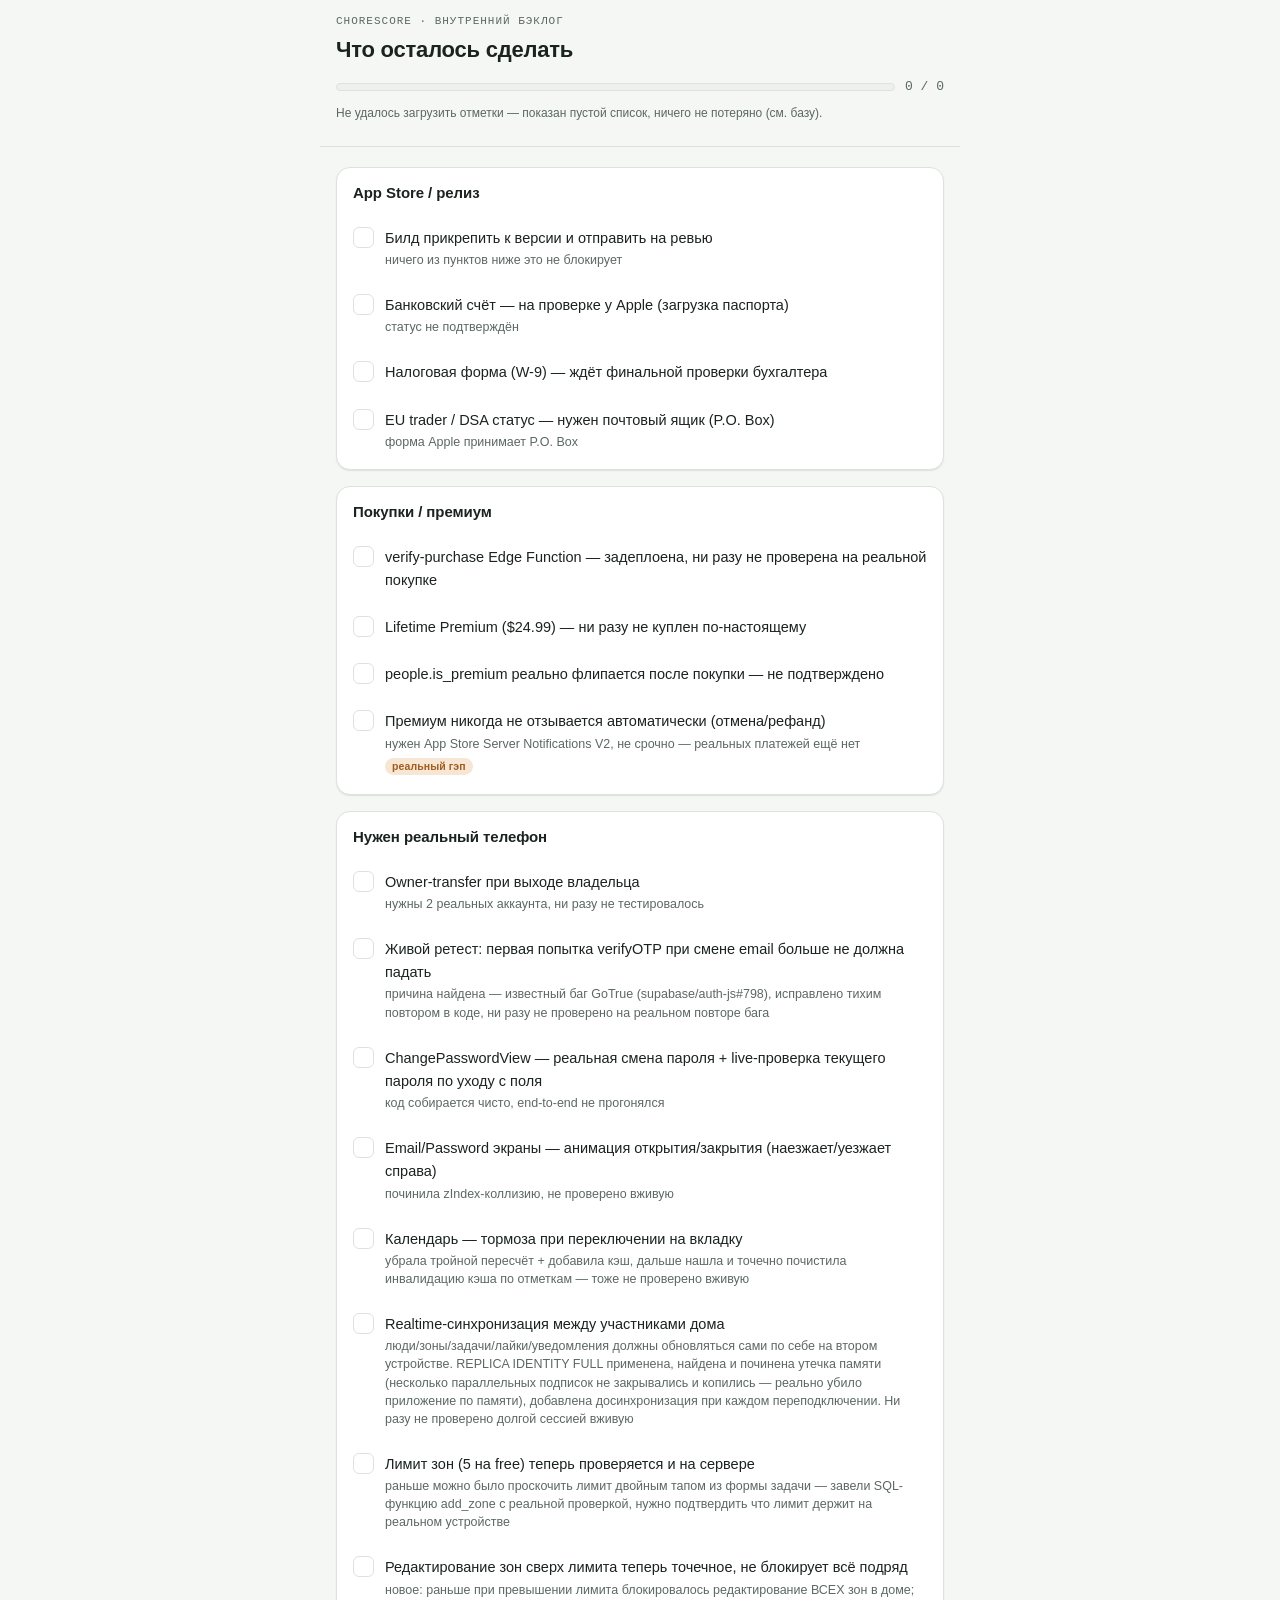
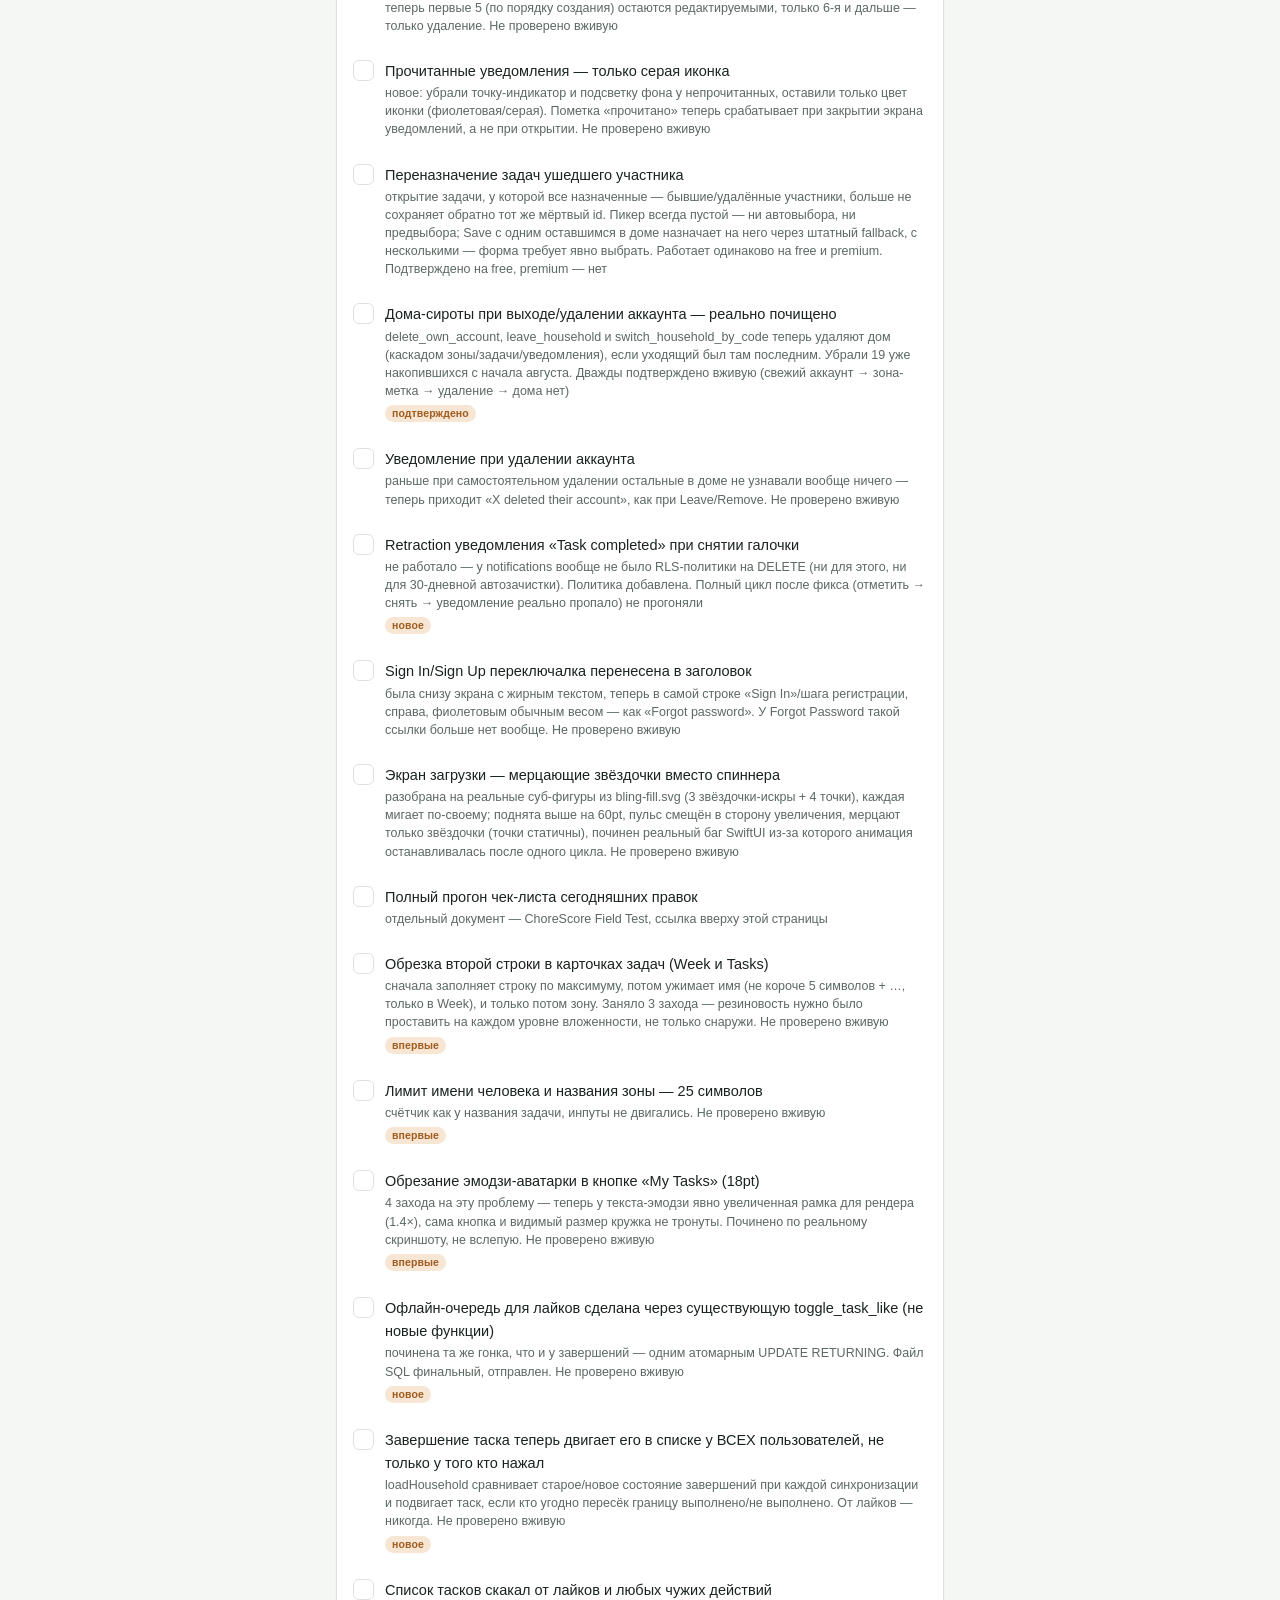
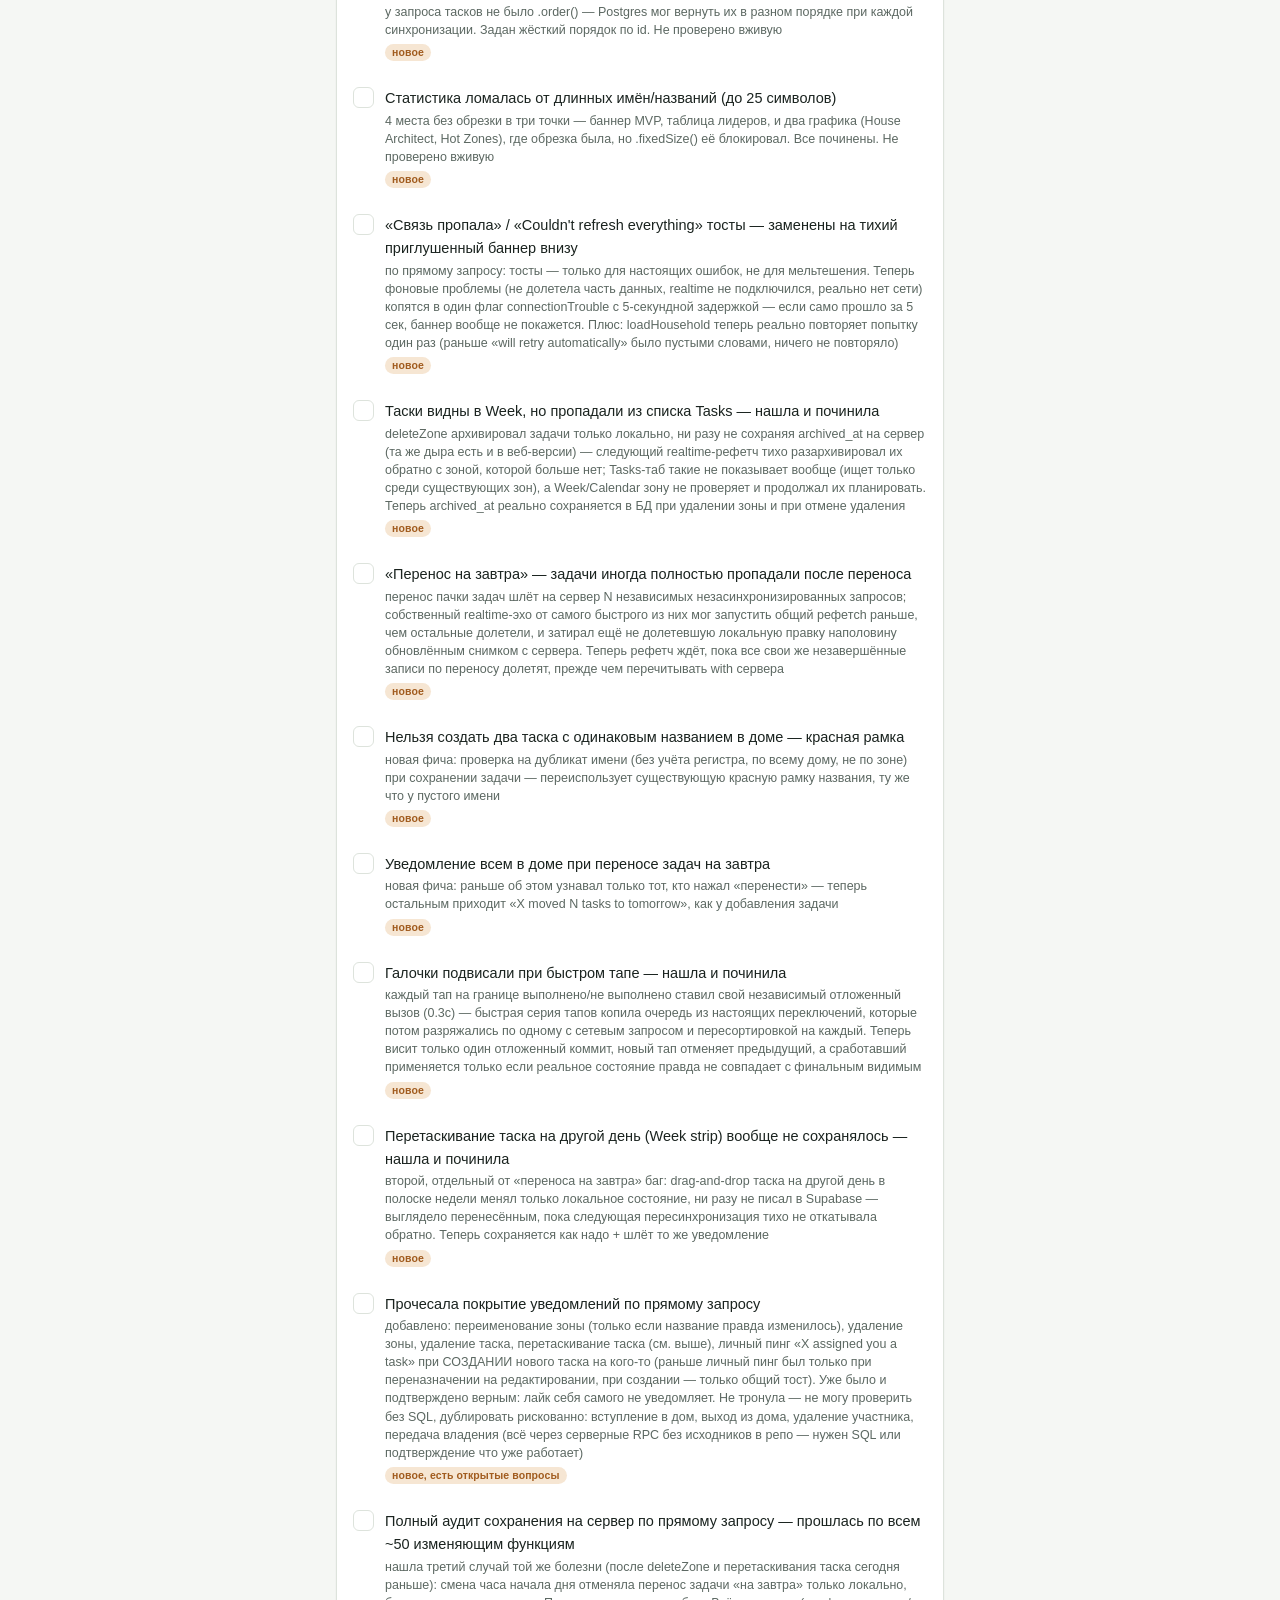
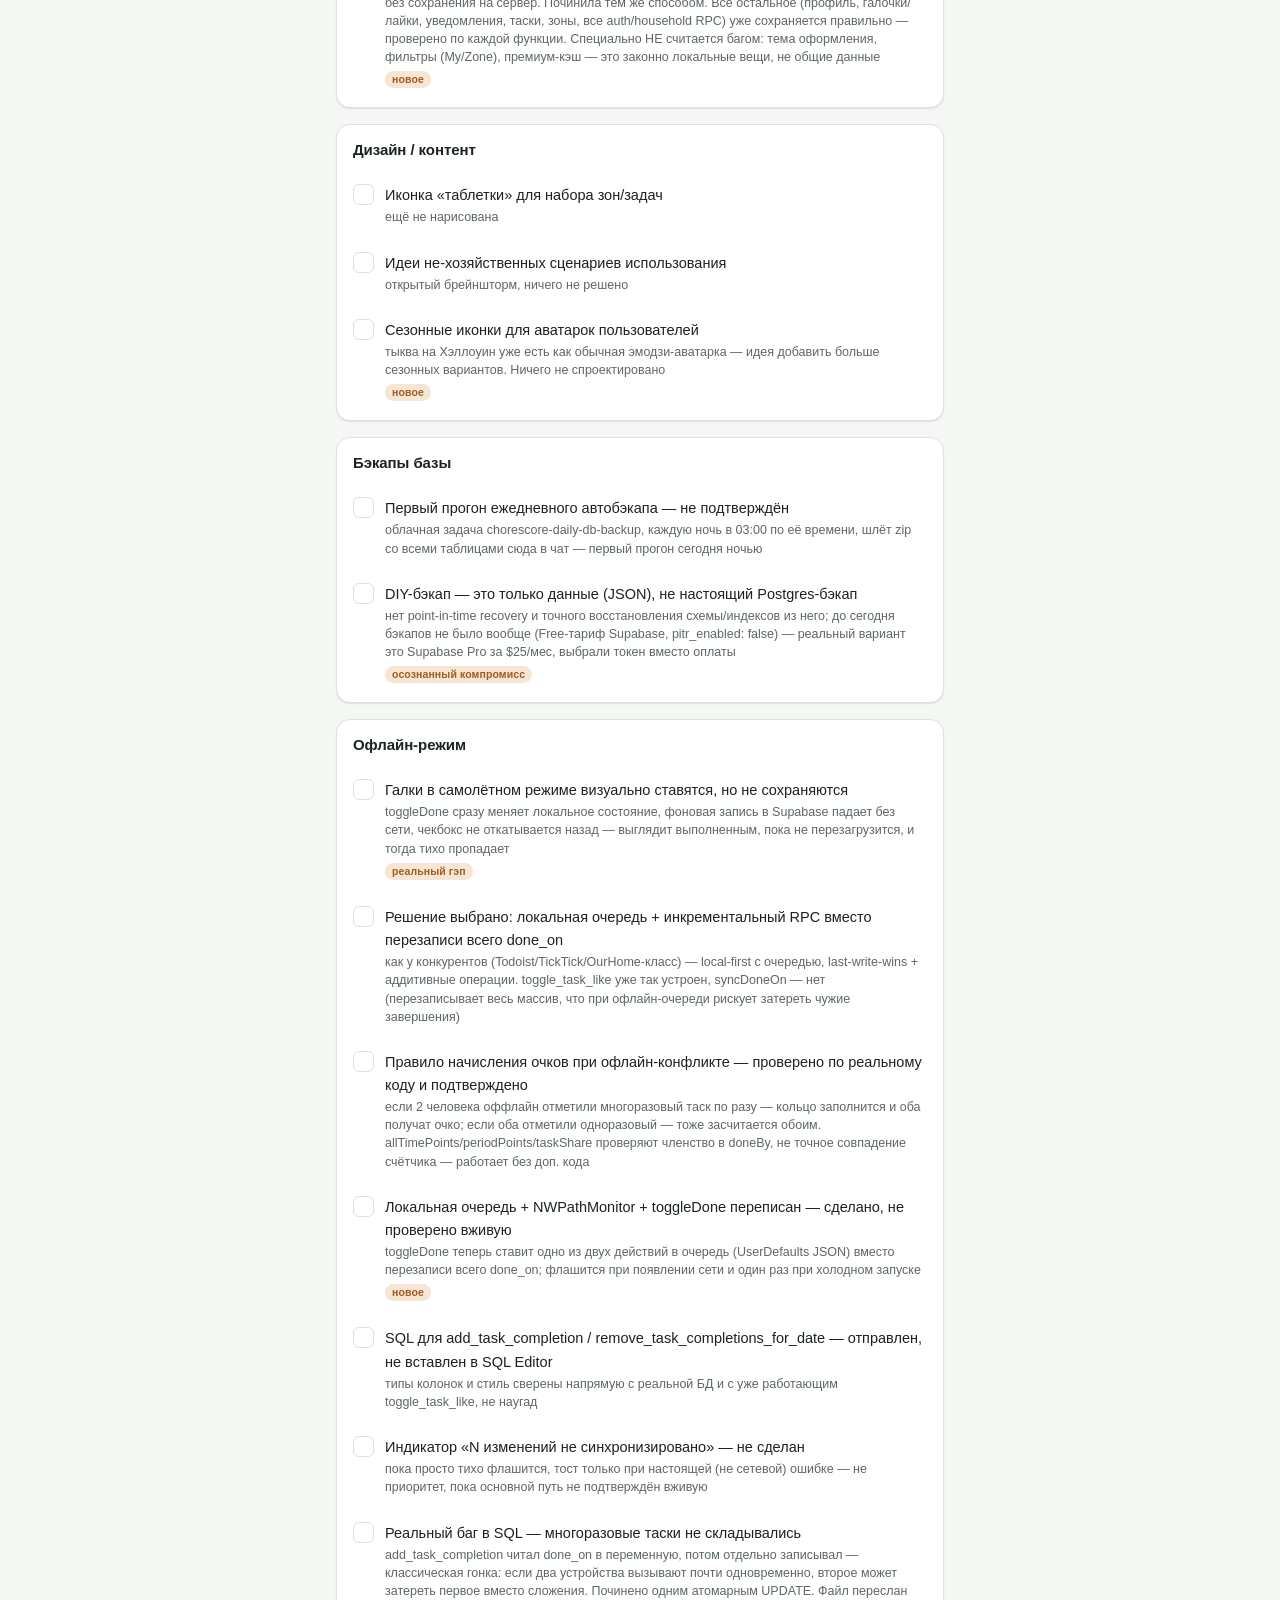
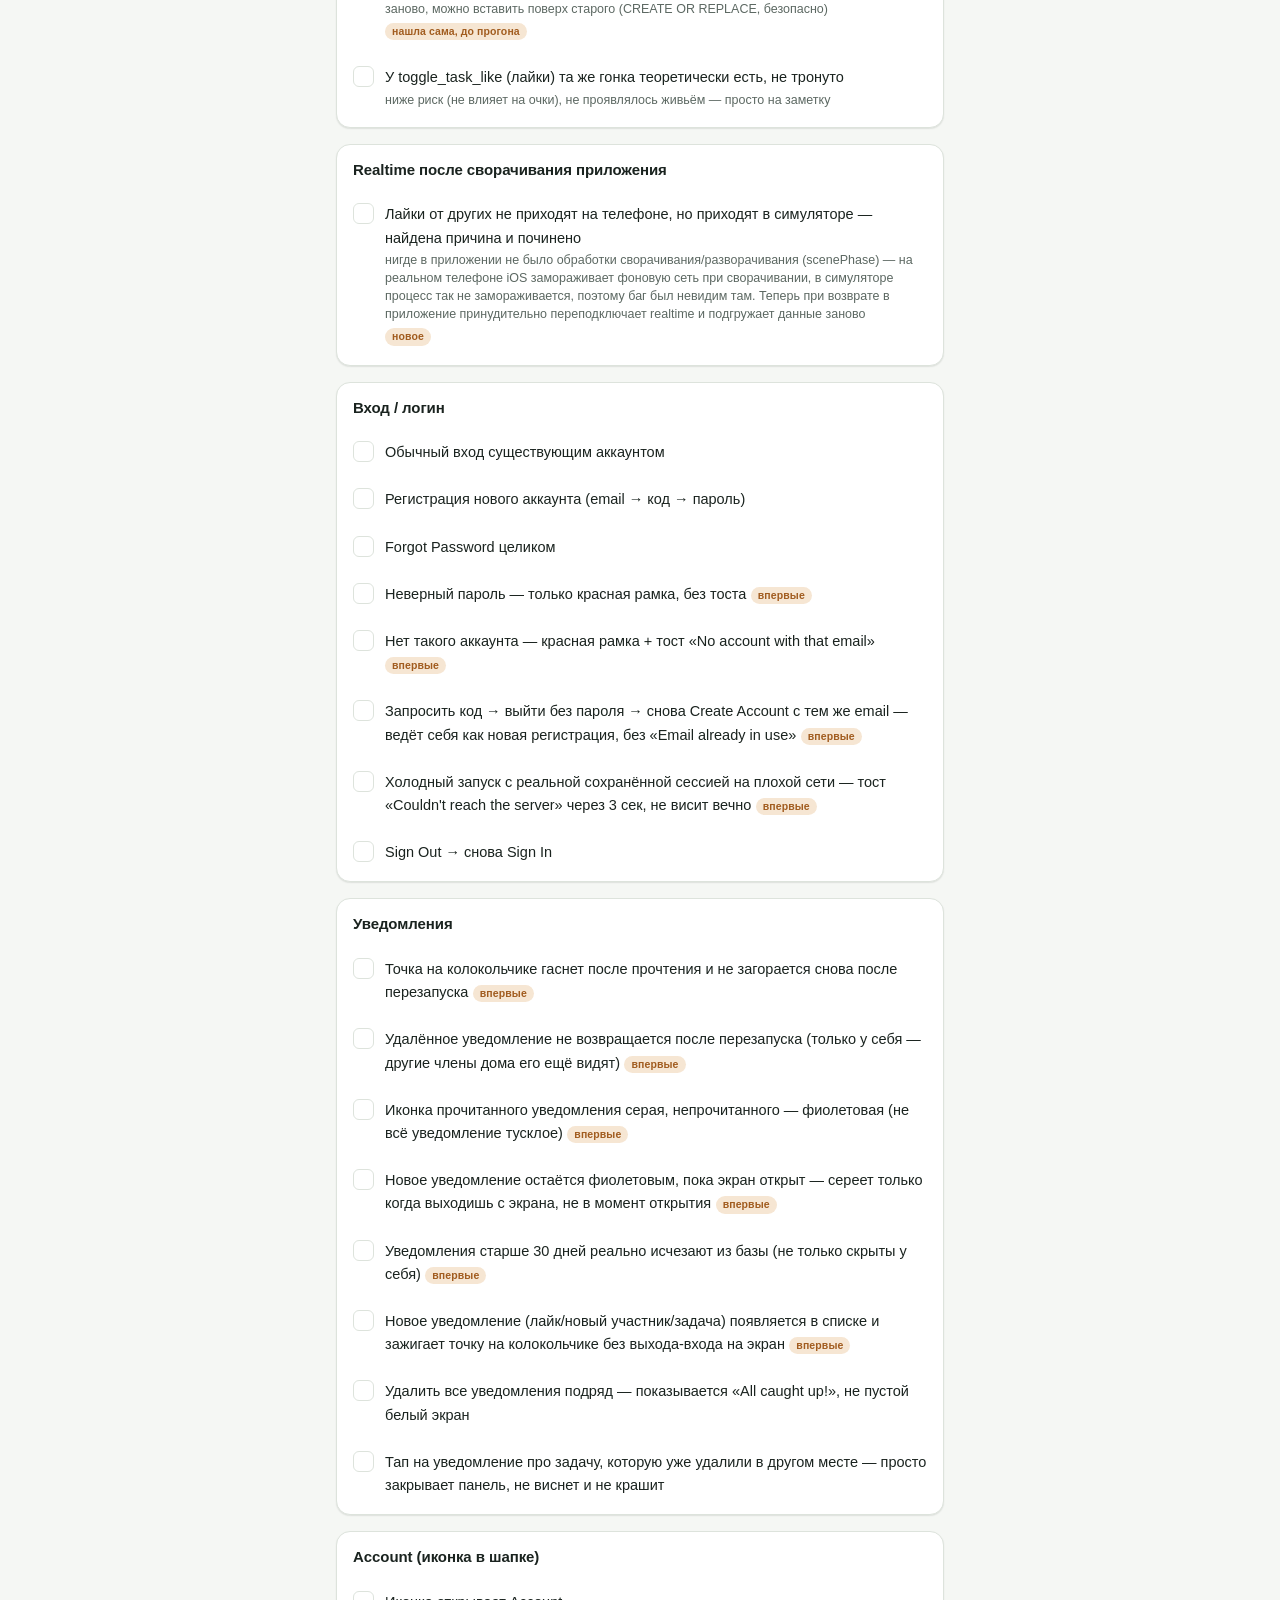
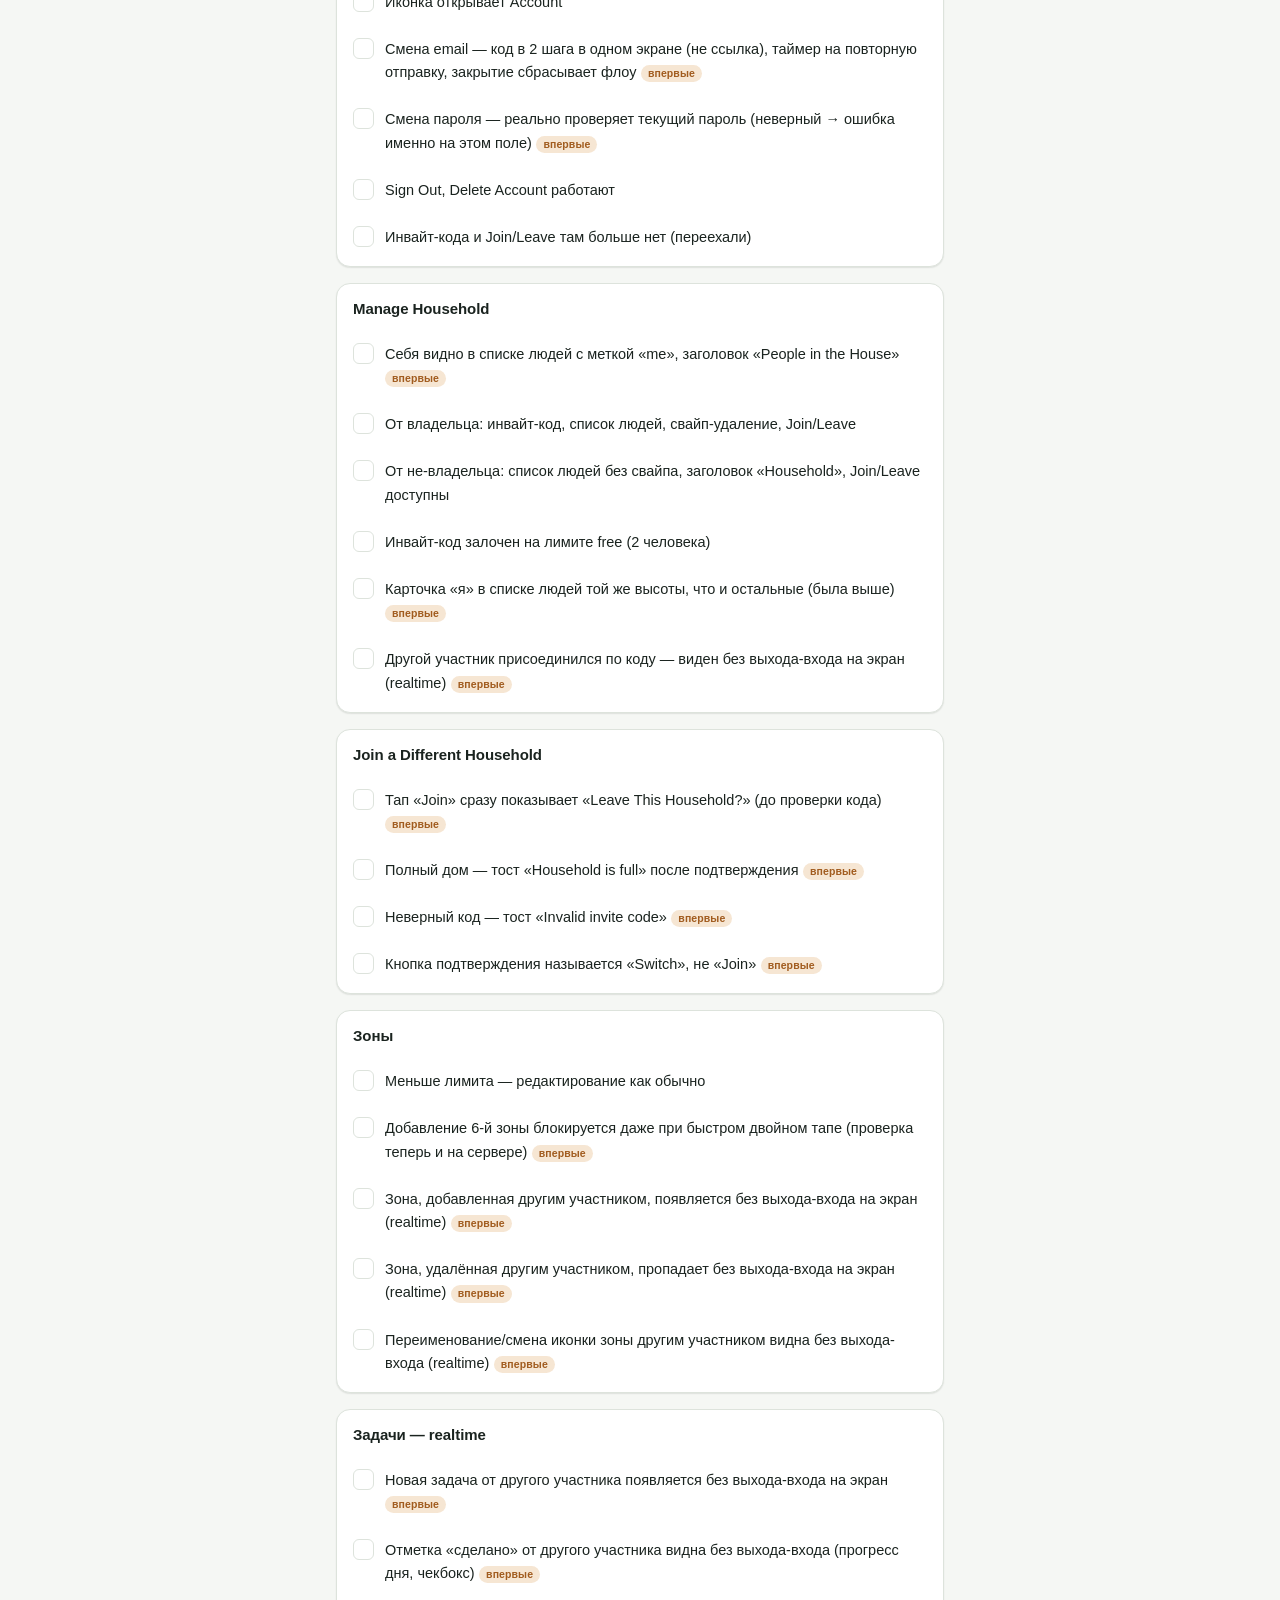
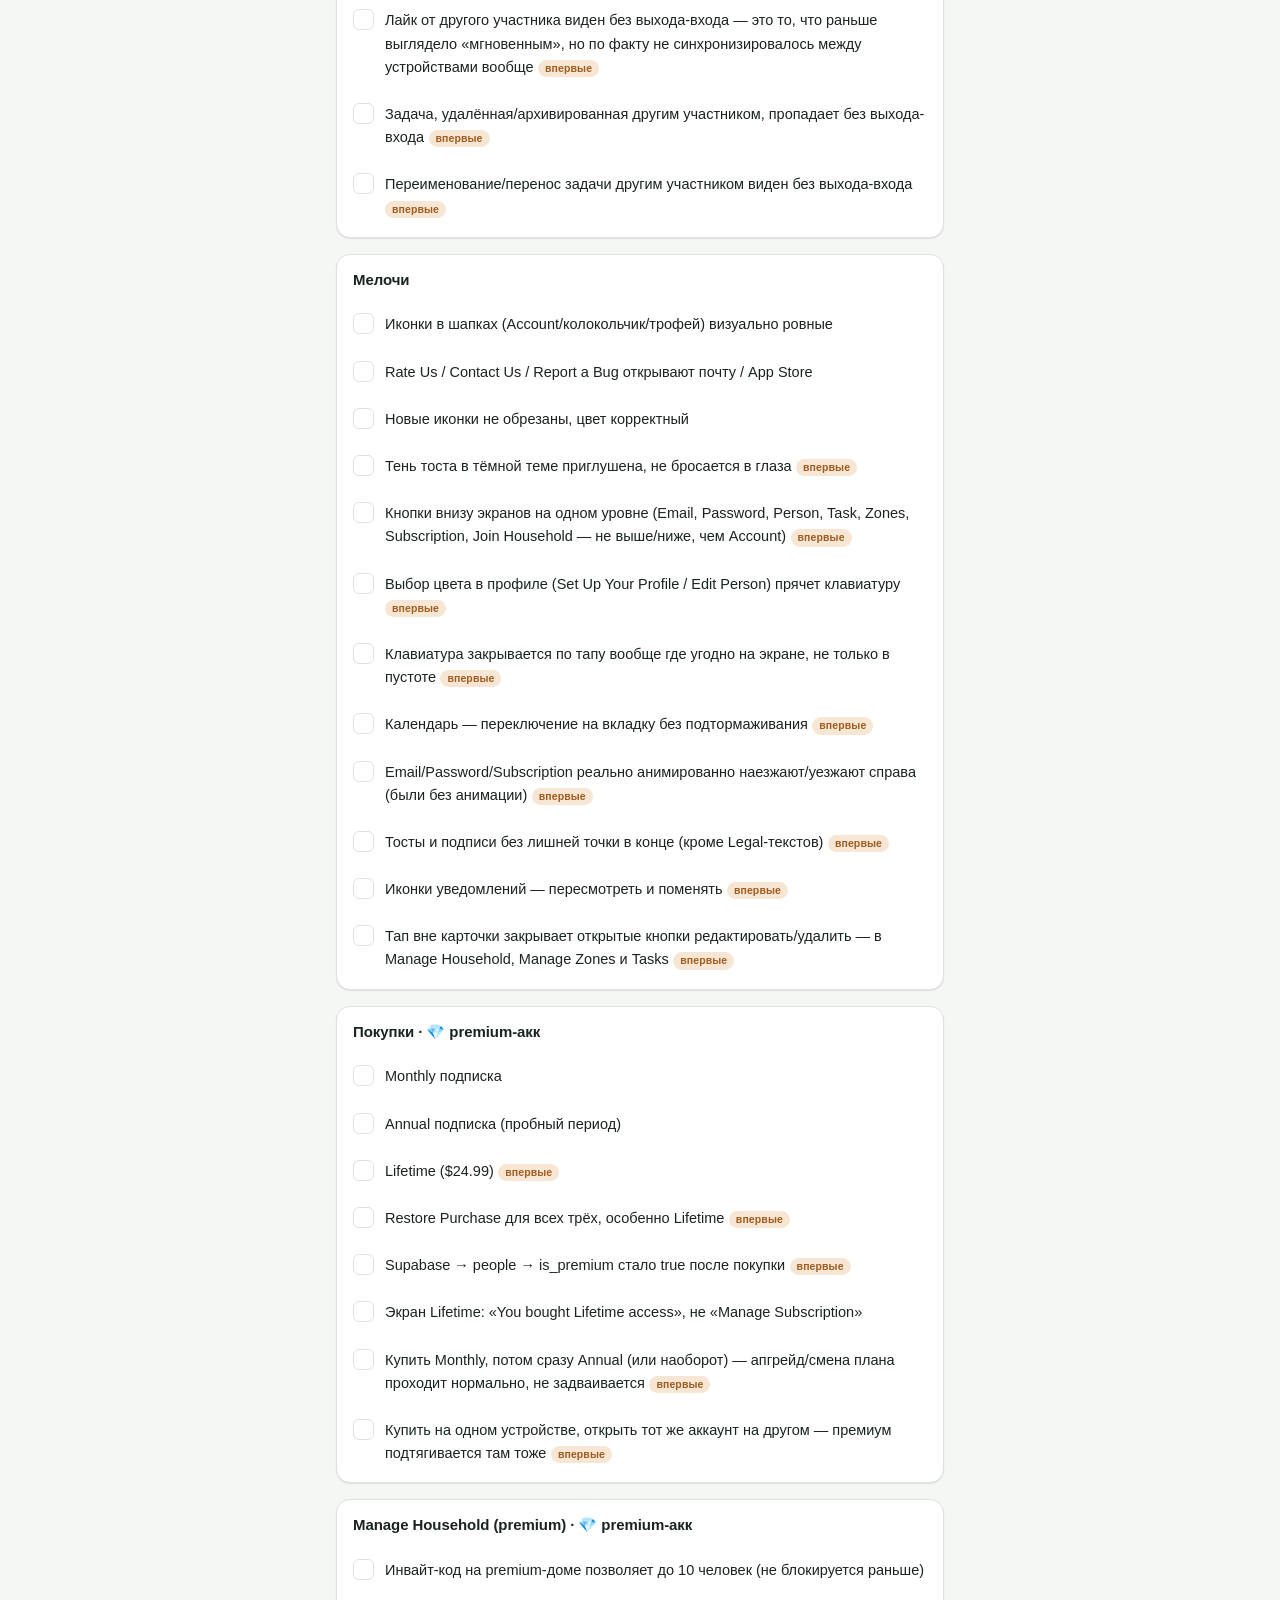
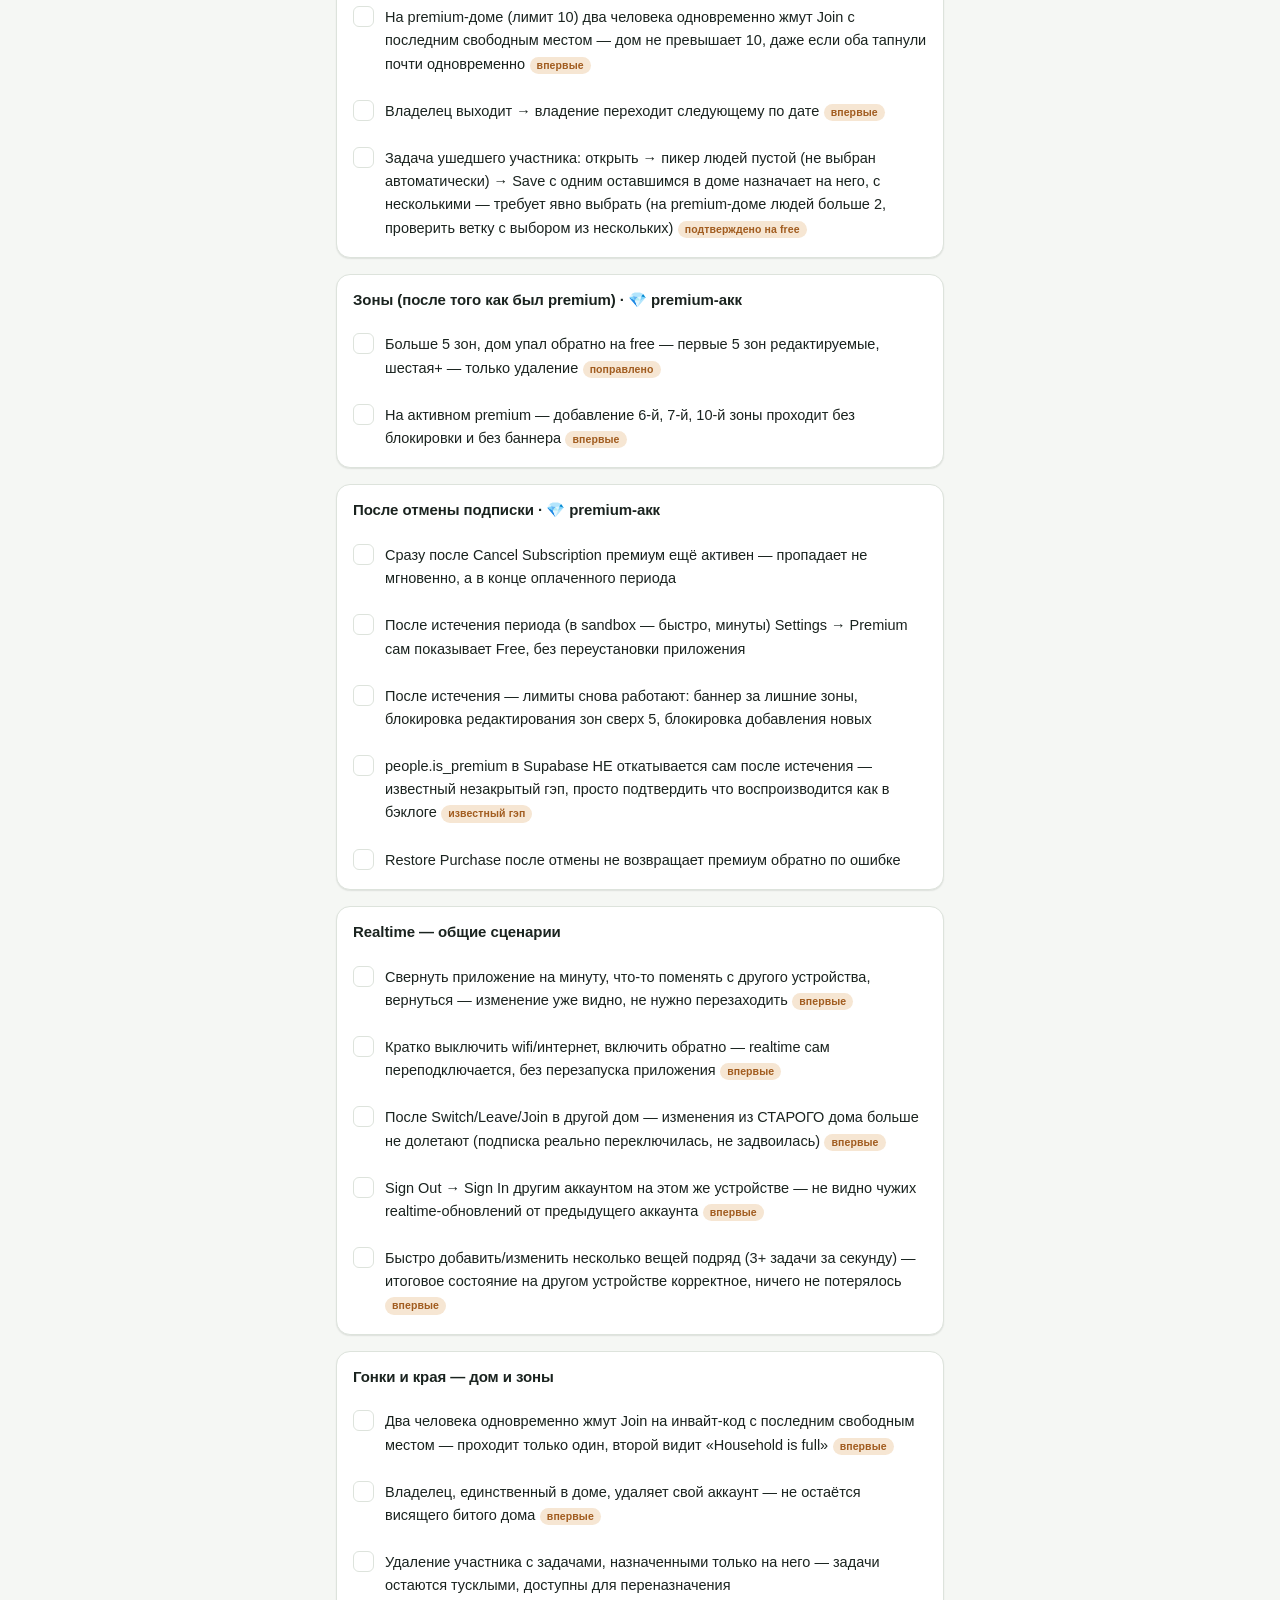
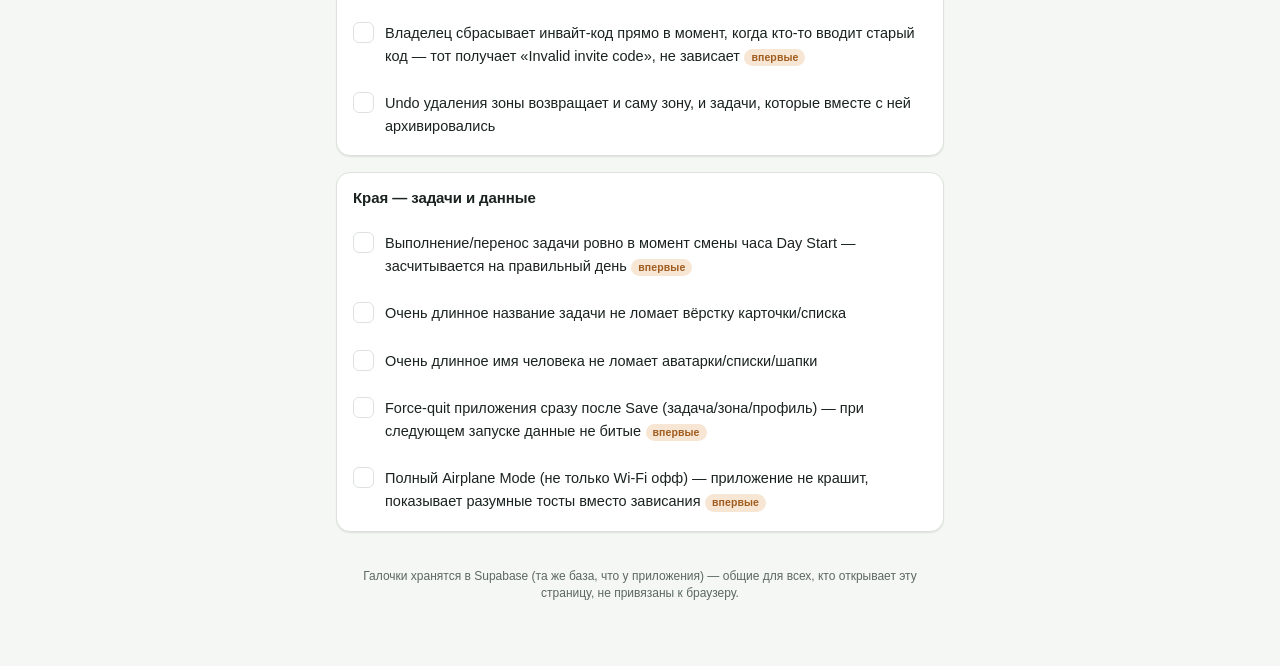
==== backlog.html @ ef413604 "Add internal backlog checklist page, not linked from anywhere Unlisted utility page for tracking ope" ====
<!doctype html>
<html lang="ru">
<head>
<meta charset="utf-8">
<meta name="viewport" content="width=device-width,initial-scale=1">
<meta name="robots" content="noindex, nofollow">
<title>ChoreScore Backlog</title>
<style>
  :root {
    --bg: #f5f7f4;
    --surface: #ffffff;
    --surface-2: #edf1ec;
    --text: #1a231f;
    --text-muted: #5c6862;
    --border: #dde3dc;
    --accent: #2c6b58;
    --warn: #a15c1f;
    --warn-soft: #f6e6d3;
    --shadow: 0 1px 2px rgba(20, 30, 25, 0.06), 0 1px 1px rgba(20, 30, 25, 0.04);
  }
  @media (prefers-color-scheme: dark) {
    :root {
      --bg: #121613; --surface: #191f1b; --surface-2: #1f2622;
      --text: #eaf0ec; --text-muted: #93a49b; --border: #2b332e;
      --accent: #56b596; --warn: #e0a860; --warn-soft: #3a2c18;
      --shadow: 0 1px 2px rgba(0,0,0,0.3), 0 2px 6px rgba(0,0,0,0.25);
    }
  }
  * { box-sizing: border-box; }
  body {
    margin: 0; background: var(--bg); color: var(--text);
    font-family: -apple-system, BlinkMacSystemFont, "SF Pro Text", "Segoe UI", Roboto, sans-serif;
    -webkit-font-smoothing: antialiased; line-height: 1.45;
  }
  .wrap { max-width: 640px; margin: 0 auto; padding: 20px 16px 64px; }
  header.top {
    position: sticky; top: 0; z-index: 10; background: var(--bg);
    padding: 14px 16px 12px; margin: -20px -16px 20px; border-bottom: 1px solid var(--border);
  }
  .eyebrow {
    font-family: ui-monospace, "SF Mono", Menlo, monospace; font-size: 11px;
    letter-spacing: 0.09em; text-transform: uppercase; color: var(--text-muted); margin: 0 0 4px;
  }
  h1 { font-size: 22px; font-weight: 700; letter-spacing: -0.01em; margin: 0 0 12px; }
  .progress-row { display: flex; align-items: center; gap: 10px; }
  .progress-track {
    flex: 1; height: 8px; border-radius: 5px; background: var(--surface-2);
    overflow: hidden; border: 1px solid var(--border);
  }
  .progress-fill { height: 100%; background: var(--accent); border-radius: 5px; transition: width 0.35s ease; width: 0%; }
  .progress-count {
    font-family: ui-monospace, "SF Mono", Menlo, monospace; font-variant-numeric: tabular-nums;
    font-size: 13px; color: var(--text-muted); white-space: nowrap;
  }
  .sync-note { margin-top: 8px; font-size: 12px; color: var(--text-muted); min-height: 15px; }
  section.card {
    background: var(--surface); border: 1px solid var(--border); border-radius: 14px;
    box-shadow: var(--shadow); margin-bottom: 16px; overflow: hidden;
  }
  .card-head { display: flex; align-items: baseline; justify-content: space-between; gap: 10px; padding: 14px 16px 10px; }
  .card-head h2 { font-size: 15px; font-weight: 700; margin: 0; letter-spacing: -0.005em; }
  .card-count {
    font-family: ui-monospace, "SF Mono", Menlo, monospace; font-variant-numeric: tabular-nums;
    font-size: 12px; color: var(--text-muted); flex-shrink: 0;
  }
  ul.items { list-style: none; margin: 0; padding: 0 6px 6px; }
  .item { padding: 2px 4px; }
  .item-label { display: flex; align-items: flex-start; gap: 11px; padding: 10px 6px; border-radius: 9px; cursor: pointer; user-select: none; }
  .item-label:hover { background: var(--surface-2); }
  .cb { position: absolute; width: 21px; height: 21px; margin: 1px 0 0 0; opacity: 0; cursor: pointer; }
  .box {
    flex-shrink: 0; width: 21px; height: 21px; margin-top: 1px; border-radius: 6px;
    border: 1.5px solid var(--border); background: var(--surface);
    display: flex; align-items: center; justify-content: center;
    transition: background 0.15s ease, border-color 0.15s ease;
  }
  .cb:checked ~ .box { background: var(--accent); border-color: var(--accent); }
  .box svg { width: 13px; height: 13px; opacity: 0; transform: scale(0.6); transition: opacity 0.12s ease, transform 0.12s ease; }
  .cb:checked ~ .box svg { opacity: 1; transform: scale(1); }
  .item-body { flex: 1; min-width: 0; }
  .item-text { font-size: 14.5px; color: var(--text); }
  .cb:checked ~ .item-body .item-text { color: var(--text-muted); text-decoration: line-through; text-decoration-color: var(--border); }
  .item-note { font-size: 12.5px; color: var(--text-muted); margin-top: 2px; }
  .cb:checked ~ .item-body .item-note { opacity: 0.6; }
  .flag {
    display: inline-block; margin-top: 4px; padding: 1px 7px; border-radius: 20px;
    font-size: 10.5px; font-weight: 600; letter-spacing: 0.01em;
    background: var(--warn-soft); color: var(--warn); white-space: nowrap;
  }
  footer { text-align: center; font-size: 12px; color: var(--text-muted); margin-top: 24px; padding-top: 12px; }
</style>
</head>
<body>
<div class="wrap">
  <header class="top">
    <p class="eyebrow">ChoreScore &middot; внутренний бэклог</p>
    <h1>Что осталось сделать</h1>
    <div class="progress-row">
      <div class="progress-track"><div class="progress-fill" id="progressFill"></div></div>
      <div class="progress-count" id="progressCount">0 / 0</div>
    </div>
    <p class="sync-note" id="syncNote">Загрузка отметок…</p>
  </header>
  <div id="sections">
    <section class="card">
      <div class="card-head"><h2>App Store / релиз</h2><span class="card-count"></span></div>
      <ul class="items">
        <li class="item" data-id="bild-prikrepit-k-versii-i-otpravit-na-re">
          <label class="item-label">
            <input type="checkbox" class="cb" data-id="bild-prikrepit-k-versii-i-otpravit-na-re">
            <span class="box"><svg viewBox="0 0 16 16" fill="none" xmlns="http://www.w3.org/2000/svg"><path d="M3 8.5L6.2 11.5L13 4.5" stroke="white" stroke-width="2" stroke-linecap="round" stroke-linejoin="round"/></svg></span>
            <span class="item-body">
              <span class="item-text">Билд прикрепить к версии и отправить на ревью</span>
              <div class="item-note">ничего из пунктов ниже это не блокирует</div>
              
            </span>
          </label>
        </li>
        <li class="item" data-id="bankovskii-schet-na-proverke-u-apple-zag">
          <label class="item-label">
            <input type="checkbox" class="cb" data-id="bankovskii-schet-na-proverke-u-apple-zag">
            <span class="box"><svg viewBox="0 0 16 16" fill="none" xmlns="http://www.w3.org/2000/svg"><path d="M3 8.5L6.2 11.5L13 4.5" stroke="white" stroke-width="2" stroke-linecap="round" stroke-linejoin="round"/></svg></span>
            <span class="item-body">
              <span class="item-text">Банковский счёт — на проверке у Apple (загрузка паспорта)</span>
              <div class="item-note">статус не подтверждён</div>
              
            </span>
          </label>
        </li>
        <li class="item" data-id="nalogovaya-forma-w-9-zhdet-finalnoi-prov">
          <label class="item-label">
            <input type="checkbox" class="cb" data-id="nalogovaya-forma-w-9-zhdet-finalnoi-prov">
            <span class="box"><svg viewBox="0 0 16 16" fill="none" xmlns="http://www.w3.org/2000/svg"><path d="M3 8.5L6.2 11.5L13 4.5" stroke="white" stroke-width="2" stroke-linecap="round" stroke-linejoin="round"/></svg></span>
            <span class="item-body">
              <span class="item-text">Налоговая форма (W-9) — ждёт финальной проверки бухгалтера</span>
              
              
            </span>
          </label>
        </li>
        <li class="item" data-id="eu-trader-dsa-status-nuzhen-pochtovyi-ya">
          <label class="item-label">
            <input type="checkbox" class="cb" data-id="eu-trader-dsa-status-nuzhen-pochtovyi-ya">
            <span class="box"><svg viewBox="0 0 16 16" fill="none" xmlns="http://www.w3.org/2000/svg"><path d="M3 8.5L6.2 11.5L13 4.5" stroke="white" stroke-width="2" stroke-linecap="round" stroke-linejoin="round"/></svg></span>
            <span class="item-body">
              <span class="item-text">EU trader / DSA статус — нужен почтовый ящик (P.O. Box)</span>
              <div class="item-note">форма Apple принимает P.O. Box</div>
              
            </span>
          </label>
        </li>
      </ul>
    </section>
    <section class="card">
      <div class="card-head"><h2>Покупки / премиум</h2><span class="card-count"></span></div>
      <ul class="items">
        <li class="item" data-id="verify-purchase-edge-function-zadeploena">
          <label class="item-label">
            <input type="checkbox" class="cb" data-id="verify-purchase-edge-function-zadeploena">
            <span class="box"><svg viewBox="0 0 16 16" fill="none" xmlns="http://www.w3.org/2000/svg"><path d="M3 8.5L6.2 11.5L13 4.5" stroke="white" stroke-width="2" stroke-linecap="round" stroke-linejoin="round"/></svg></span>
            <span class="item-body">
              <span class="item-text">verify-purchase Edge Function — задеплоена, ни разу не проверена на реальной покупке</span>
              
              
            </span>
          </label>
        </li>
        <li class="item" data-id="lifetime-premium-24-99-ni-razu-ne-kuplen">
          <label class="item-label">
            <input type="checkbox" class="cb" data-id="lifetime-premium-24-99-ni-razu-ne-kuplen">
            <span class="box"><svg viewBox="0 0 16 16" fill="none" xmlns="http://www.w3.org/2000/svg"><path d="M3 8.5L6.2 11.5L13 4.5" stroke="white" stroke-width="2" stroke-linecap="round" stroke-linejoin="round"/></svg></span>
            <span class="item-body">
              <span class="item-text">Lifetime Premium ($24.99) — ни разу не куплен по-настоящему</span>
              
              
            </span>
          </label>
        </li>
        <li class="item" data-id="people-is-premium-realno-flipaetsya-posl">
          <label class="item-label">
            <input type="checkbox" class="cb" data-id="people-is-premium-realno-flipaetsya-posl">
            <span class="box"><svg viewBox="0 0 16 16" fill="none" xmlns="http://www.w3.org/2000/svg"><path d="M3 8.5L6.2 11.5L13 4.5" stroke="white" stroke-width="2" stroke-linecap="round" stroke-linejoin="round"/></svg></span>
            <span class="item-body">
              <span class="item-text">people.is_premium реально флипается после покупки — не подтверждено</span>
              
              
            </span>
          </label>
        </li>
        <li class="item" data-id="premium-nikogda-ne-otzyvaetsya-avtomatic">
          <label class="item-label">
            <input type="checkbox" class="cb" data-id="premium-nikogda-ne-otzyvaetsya-avtomatic">
            <span class="box"><svg viewBox="0 0 16 16" fill="none" xmlns="http://www.w3.org/2000/svg"><path d="M3 8.5L6.2 11.5L13 4.5" stroke="white" stroke-width="2" stroke-linecap="round" stroke-linejoin="round"/></svg></span>
            <span class="item-body">
              <span class="item-text">Премиум никогда не отзывается автоматически (отмена/рефанд)</span>
              <div class="item-note">нужен App Store Server Notifications V2, не срочно — реальных платежей ещё нет</div>
              <span class="flag">реальный гэп</span>
            </span>
          </label>
        </li>
      </ul>
    </section>
    <section class="card">
      <div class="card-head"><h2>Нужен реальный телефон</h2><span class="card-count"></span></div>
      <ul class="items">
        <li class="item" data-id="owner-transfer-pri-vyhode-vladelca">
          <label class="item-label">
            <input type="checkbox" class="cb" data-id="owner-transfer-pri-vyhode-vladelca">
            <span class="box"><svg viewBox="0 0 16 16" fill="none" xmlns="http://www.w3.org/2000/svg"><path d="M3 8.5L6.2 11.5L13 4.5" stroke="white" stroke-width="2" stroke-linecap="round" stroke-linejoin="round"/></svg></span>
            <span class="item-body">
              <span class="item-text">Owner-transfer при выходе владельца</span>
              <div class="item-note">нужны 2 реальных аккаунта, ни разу не тестировалось</div>
              
            </span>
          </label>
        </li>
        <li class="item" data-id="zhivoi-retest-pervaya-popytka-verifyotp">
          <label class="item-label">
            <input type="checkbox" class="cb" data-id="zhivoi-retest-pervaya-popytka-verifyotp">
            <span class="box"><svg viewBox="0 0 16 16" fill="none" xmlns="http://www.w3.org/2000/svg"><path d="M3 8.5L6.2 11.5L13 4.5" stroke="white" stroke-width="2" stroke-linecap="round" stroke-linejoin="round"/></svg></span>
            <span class="item-body">
              <span class="item-text">Живой ретест: первая попытка verifyOTP при смене email больше не должна падать</span>
              <div class="item-note">причина найдена — известный баг GoTrue (supabase/auth-js#798), исправлено тихим повтором в коде, ни разу не проверено на реальном повторе бага</div>
              
            </span>
          </label>
        </li>
        <li class="item" data-id="changepasswordview-realnaya-smena-paroly">
          <label class="item-label">
            <input type="checkbox" class="cb" data-id="changepasswordview-realnaya-smena-paroly">
            <span class="box"><svg viewBox="0 0 16 16" fill="none" xmlns="http://www.w3.org/2000/svg"><path d="M3 8.5L6.2 11.5L13 4.5" stroke="white" stroke-width="2" stroke-linecap="round" stroke-linejoin="round"/></svg></span>
            <span class="item-body">
              <span class="item-text">ChangePasswordView — реальная смена пароля + live-проверка текущего пароля по уходу с поля</span>
              <div class="item-note">код собирается чисто, end-to-end не прогонялся</div>
              
            </span>
          </label>
        </li>
        <li class="item" data-id="email-password-ekrany-animaciya-otkrytiy">
          <label class="item-label">
            <input type="checkbox" class="cb" data-id="email-password-ekrany-animaciya-otkrytiy">
            <span class="box"><svg viewBox="0 0 16 16" fill="none" xmlns="http://www.w3.org/2000/svg"><path d="M3 8.5L6.2 11.5L13 4.5" stroke="white" stroke-width="2" stroke-linecap="round" stroke-linejoin="round"/></svg></span>
            <span class="item-body">
              <span class="item-text">Email/Password экраны — анимация открытия/закрытия (наезжает/уезжает справа)</span>
              <div class="item-note">починила zIndex-коллизию, не проверено вживую</div>
              
            </span>
          </label>
        </li>
        <li class="item" data-id="kalendar-tormoza-pri-pereklyuchenii-na-v">
          <label class="item-label">
            <input type="checkbox" class="cb" data-id="kalendar-tormoza-pri-pereklyuchenii-na-v">
            <span class="box"><svg viewBox="0 0 16 16" fill="none" xmlns="http://www.w3.org/2000/svg"><path d="M3 8.5L6.2 11.5L13 4.5" stroke="white" stroke-width="2" stroke-linecap="round" stroke-linejoin="round"/></svg></span>
            <span class="item-body">
              <span class="item-text">Календарь — тормоза при переключении на вкладку</span>
              <div class="item-note">убрала тройной пересчёт + добавила кэш, дальше нашла и точечно почистила инвалидацию кэша по отметкам — тоже не проверено вживую</div>
              
            </span>
          </label>
        </li>
        <li class="item" data-id="realtime-sinhronizaciya-mezhdu-uchastnik">
          <label class="item-label">
            <input type="checkbox" class="cb" data-id="realtime-sinhronizaciya-mezhdu-uchastnik">
            <span class="box"><svg viewBox="0 0 16 16" fill="none" xmlns="http://www.w3.org/2000/svg"><path d="M3 8.5L6.2 11.5L13 4.5" stroke="white" stroke-width="2" stroke-linecap="round" stroke-linejoin="round"/></svg></span>
            <span class="item-body">
              <span class="item-text">Realtime-синхронизация между участниками дома</span>
              <div class="item-note">люди/зоны/задачи/лайки/уведомления должны обновляться сами по себе на втором устройстве. REPLICA IDENTITY FULL применена, найдена и починена утечка памяти (несколько параллельных подписок не закрывались и копились — реально убило приложение по памяти), добавлена досинхронизация при каждом переподключении. Ни разу не проверено долгой сессией вживую</div>
              
            </span>
          </label>
        </li>
        <li class="item" data-id="limit-zon-5-na-free-teper-proveryaetsya">
          <label class="item-label">
            <input type="checkbox" class="cb" data-id="limit-zon-5-na-free-teper-proveryaetsya">
            <span class="box"><svg viewBox="0 0 16 16" fill="none" xmlns="http://www.w3.org/2000/svg"><path d="M3 8.5L6.2 11.5L13 4.5" stroke="white" stroke-width="2" stroke-linecap="round" stroke-linejoin="round"/></svg></span>
            <span class="item-body">
              <span class="item-text">Лимит зон (5 на free) теперь проверяется и на сервере</span>
              <div class="item-note">раньше можно было проскочить лимит двойным тапом из формы задачи — завели SQL-функцию add_zone с реальной проверкой, нужно подтвердить что лимит держит на реальном устройстве</div>
              
            </span>
          </label>
        </li>
        <li class="item" data-id="redaktirovanie-zon-sverh-limita-teper-to">
          <label class="item-label">
            <input type="checkbox" class="cb" data-id="redaktirovanie-zon-sverh-limita-teper-to">
            <span class="box"><svg viewBox="0 0 16 16" fill="none" xmlns="http://www.w3.org/2000/svg"><path d="M3 8.5L6.2 11.5L13 4.5" stroke="white" stroke-width="2" stroke-linecap="round" stroke-linejoin="round"/></svg></span>
            <span class="item-body">
              <span class="item-text">Редактирование зон сверх лимита теперь точечное, не блокирует всё подряд</span>
              <div class="item-note">новое: раньше при превышении лимита блокировалось редактирование ВСЕХ зон в доме; теперь первые 5 (по порядку создания) остаются редактируемыми, только 6-я и дальше — только удаление. Не проверено вживую</div>
              
            </span>
          </label>
        </li>
        <li class="item" data-id="prochitannye-uvedomleniya-tolko-seraya-i">
          <label class="item-label">
            <input type="checkbox" class="cb" data-id="prochitannye-uvedomleniya-tolko-seraya-i">
            <span class="box"><svg viewBox="0 0 16 16" fill="none" xmlns="http://www.w3.org/2000/svg"><path d="M3 8.5L6.2 11.5L13 4.5" stroke="white" stroke-width="2" stroke-linecap="round" stroke-linejoin="round"/></svg></span>
            <span class="item-body">
              <span class="item-text">Прочитанные уведомления — только серая иконка</span>
              <div class="item-note">новое: убрали точку-индикатор и подсветку фона у непрочитанных, оставили только цвет иконки (фиолетовая/серая). Пометка «прочитано» теперь срабатывает при закрытии экрана уведомлений, а не при открытии. Не проверено вживую</div>
              
            </span>
          </label>
        </li>
        <li class="item" data-id="perenaznachenie-zadach-ushedshego-uchast">
          <label class="item-label">
            <input type="checkbox" class="cb" data-id="perenaznachenie-zadach-ushedshego-uchast">
            <span class="box"><svg viewBox="0 0 16 16" fill="none" xmlns="http://www.w3.org/2000/svg"><path d="M3 8.5L6.2 11.5L13 4.5" stroke="white" stroke-width="2" stroke-linecap="round" stroke-linejoin="round"/></svg></span>
            <span class="item-body">
              <span class="item-text">Переназначение задач ушедшего участника</span>
              <div class="item-note">открытие задачи, у которой все назначенные — бывшие/удалённые участники, больше не сохраняет обратно тот же мёртвый id. Пикер всегда пустой — ни автовыбора, ни предвыбора; Save с одним оставшимся в доме назначает на него через штатный fallback, с несколькими — форма требует явно выбрать. Работает одинаково на free и premium. Подтверждено на free, premium — нет</div>
              
            </span>
          </label>
        </li>
        <li class="item" data-id="doma-siroty-pri-vyhode-udalenii-akkaunta">
          <label class="item-label">
            <input type="checkbox" class="cb" data-id="doma-siroty-pri-vyhode-udalenii-akkaunta">
            <span class="box"><svg viewBox="0 0 16 16" fill="none" xmlns="http://www.w3.org/2000/svg"><path d="M3 8.5L6.2 11.5L13 4.5" stroke="white" stroke-width="2" stroke-linecap="round" stroke-linejoin="round"/></svg></span>
            <span class="item-body">
              <span class="item-text">Дома-сироты при выходе/удалении аккаунта — реально почищено</span>
              <div class="item-note">delete_own_account, leave_household и switch_household_by_code теперь удаляют дом (каскадом зоны/задачи/уведомления), если уходящий был там последним. Убрали 19 уже накопившихся с начала августа. Дважды подтверждено вживую (свежий аккаунт → зона-метка → удаление → дома нет)</div>
              <span class="flag">подтверждено</span>
            </span>
          </label>
        </li>
        <li class="item" data-id="uvedomlenie-pri-udalenii-akkaunta">
          <label class="item-label">
            <input type="checkbox" class="cb" data-id="uvedomlenie-pri-udalenii-akkaunta">
            <span class="box"><svg viewBox="0 0 16 16" fill="none" xmlns="http://www.w3.org/2000/svg"><path d="M3 8.5L6.2 11.5L13 4.5" stroke="white" stroke-width="2" stroke-linecap="round" stroke-linejoin="round"/></svg></span>
            <span class="item-body">
              <span class="item-text">Уведомление при удалении аккаунта</span>
              <div class="item-note">раньше при самостоятельном удалении остальные в доме не узнавали вообще ничего — теперь приходит «X deleted their account», как при Leave/Remove. Не проверено вживую</div>
              
            </span>
          </label>
        </li>
        <li class="item" data-id="retraction-uvedomleniya-task-completed-p">
          <label class="item-label">
            <input type="checkbox" class="cb" data-id="retraction-uvedomleniya-task-completed-p">
            <span class="box"><svg viewBox="0 0 16 16" fill="none" xmlns="http://www.w3.org/2000/svg"><path d="M3 8.5L6.2 11.5L13 4.5" stroke="white" stroke-width="2" stroke-linecap="round" stroke-linejoin="round"/></svg></span>
            <span class="item-body">
              <span class="item-text">Retraction уведомления «Task completed» при снятии галочки</span>
              <div class="item-note">не работало — у notifications вообще не было RLS-политики на DELETE (ни для этого, ни для 30-дневной автозачистки). Политика добавлена. Полный цикл после фикса (отметить → снять → уведомление реально пропало) не прогоняли</div>
              <span class="flag">новое</span>
            </span>
          </label>
        </li>
        <li class="item" data-id="sign-in-sign-up-pereklyuchalka-perenesen">
          <label class="item-label">
            <input type="checkbox" class="cb" data-id="sign-in-sign-up-pereklyuchalka-perenesen">
            <span class="box"><svg viewBox="0 0 16 16" fill="none" xmlns="http://www.w3.org/2000/svg"><path d="M3 8.5L6.2 11.5L13 4.5" stroke="white" stroke-width="2" stroke-linecap="round" stroke-linejoin="round"/></svg></span>
            <span class="item-body">
              <span class="item-text">Sign In/Sign Up переключалка перенесена в заголовок</span>
              <div class="item-note">была снизу экрана с жирным текстом, теперь в самой строке «Sign In»/шага регистрации, справа, фиолетовым обычным весом — как «Forgot password». У Forgot Password такой ссылки больше нет вообще. Не проверено вживую</div>
              
            </span>
          </label>
        </li>
        <li class="item" data-id="ekran-zagruzki-mercayuschie-zvezdochki-v">
          <label class="item-label">
            <input type="checkbox" class="cb" data-id="ekran-zagruzki-mercayuschie-zvezdochki-v">
            <span class="box"><svg viewBox="0 0 16 16" fill="none" xmlns="http://www.w3.org/2000/svg"><path d="M3 8.5L6.2 11.5L13 4.5" stroke="white" stroke-width="2" stroke-linecap="round" stroke-linejoin="round"/></svg></span>
            <span class="item-body">
              <span class="item-text">Экран загрузки — мерцающие звёздочки вместо спиннера</span>
              <div class="item-note">разобрана на реальные суб-фигуры из bling-fill.svg (3 звёздочки-искры + 4 точки), каждая мигает по-своему; поднята выше на 60pt, пульс смещён в сторону увеличения, мерцают только звёздочки (точки статичны), починен реальный баг SwiftUI из-за которого анимация останавливалась после одного цикла. Не проверено вживую</div>
              
            </span>
          </label>
        </li>
        <li class="item" data-id="polnyi-progon-chek-lista-segodnyashnih-p">
          <label class="item-label">
            <input type="checkbox" class="cb" data-id="polnyi-progon-chek-lista-segodnyashnih-p">
            <span class="box"><svg viewBox="0 0 16 16" fill="none" xmlns="http://www.w3.org/2000/svg"><path d="M3 8.5L6.2 11.5L13 4.5" stroke="white" stroke-width="2" stroke-linecap="round" stroke-linejoin="round"/></svg></span>
            <span class="item-body">
              <span class="item-text">Полный прогон чек-листа сегодняшних правок</span>
              <div class="item-note">отдельный документ — ChoreScore Field Test, ссылка вверху этой страницы</div>
              
            </span>
          </label>
        </li>
        <li class="item" data-id="obrezka-vtoroi-stroki-v-kartochkah-zadac">
          <label class="item-label">
            <input type="checkbox" class="cb" data-id="obrezka-vtoroi-stroki-v-kartochkah-zadac">
            <span class="box"><svg viewBox="0 0 16 16" fill="none" xmlns="http://www.w3.org/2000/svg"><path d="M3 8.5L6.2 11.5L13 4.5" stroke="white" stroke-width="2" stroke-linecap="round" stroke-linejoin="round"/></svg></span>
            <span class="item-body">
              <span class="item-text">Обрезка второй строки в карточках задач (Week и Tasks)</span>
              <div class="item-note">сначала заполняет строку по максимуму, потом ужимает имя (не короче 5 символов + …, только в Week), и только потом зону. Заняло 3 захода — резиновость нужно было проставить на каждом уровне вложенности, не только снаружи. Не проверено вживую</div>
              <span class="flag">впервые</span>
            </span>
          </label>
        </li>
        <li class="item" data-id="limit-imeni-cheloveka-i-nazvaniya-zony-2">
          <label class="item-label">
            <input type="checkbox" class="cb" data-id="limit-imeni-cheloveka-i-nazvaniya-zony-2">
            <span class="box"><svg viewBox="0 0 16 16" fill="none" xmlns="http://www.w3.org/2000/svg"><path d="M3 8.5L6.2 11.5L13 4.5" stroke="white" stroke-width="2" stroke-linecap="round" stroke-linejoin="round"/></svg></span>
            <span class="item-body">
              <span class="item-text">Лимит имени человека и названия зоны — 25 символов</span>
              <div class="item-note">счётчик как у названия задачи, инпуты не двигались. Не проверено вживую</div>
              <span class="flag">впервые</span>
            </span>
          </label>
        </li>
        <li class="item" data-id="obrezanie-emodzi-avatarki-v-knopke-my-ta">
          <label class="item-label">
            <input type="checkbox" class="cb" data-id="obrezanie-emodzi-avatarki-v-knopke-my-ta">
            <span class="box"><svg viewBox="0 0 16 16" fill="none" xmlns="http://www.w3.org/2000/svg"><path d="M3 8.5L6.2 11.5L13 4.5" stroke="white" stroke-width="2" stroke-linecap="round" stroke-linejoin="round"/></svg></span>
            <span class="item-body">
              <span class="item-text">Обрезание эмодзи-аватарки в кнопке «My Tasks» (18pt)</span>
              <div class="item-note">4 захода на эту проблему — теперь у текста-эмодзи явно увеличенная рамка для рендера (1.4×), сама кнопка и видимый размер кружка не тронуты. Починено по реальному скриншоту, не вслепую. Не проверено вживую</div>
              <span class="flag">впервые</span>
            </span>
          </label>
        </li>
        <li class="item" data-id="oflain-ochered-dlya-laikov-sdelana-chere">
          <label class="item-label">
            <input type="checkbox" class="cb" data-id="oflain-ochered-dlya-laikov-sdelana-chere">
            <span class="box"><svg viewBox="0 0 16 16" fill="none" xmlns="http://www.w3.org/2000/svg"><path d="M3 8.5L6.2 11.5L13 4.5" stroke="white" stroke-width="2" stroke-linecap="round" stroke-linejoin="round"/></svg></span>
            <span class="item-body">
              <span class="item-text">Офлайн-очередь для лайков сделана через существующую toggle_task_like (не новые функции)</span>
              <div class="item-note">починена та же гонка, что и у завершений — одним атомарным UPDATE RETURNING. Файл SQL финальный, отправлен. Не проверено вживую</div>
              <span class="flag">новое</span>
            </span>
          </label>
        </li>
        <li class="item" data-id="zavershenie-taska-teper-dvigaet-ego-v-sp">
          <label class="item-label">
            <input type="checkbox" class="cb" data-id="zavershenie-taska-teper-dvigaet-ego-v-sp">
            <span class="box"><svg viewBox="0 0 16 16" fill="none" xmlns="http://www.w3.org/2000/svg"><path d="M3 8.5L6.2 11.5L13 4.5" stroke="white" stroke-width="2" stroke-linecap="round" stroke-linejoin="round"/></svg></span>
            <span class="item-body">
              <span class="item-text">Завершение таска теперь двигает его в списке у ВСЕХ пользователей, не только у того кто нажал</span>
              <div class="item-note">loadHousehold сравнивает старое/новое состояние завершений при каждой синхронизации и подвигает таск, если кто угодно пересёк границу выполнено/не выполнено. От лайков — никогда. Не проверено вживую</div>
              <span class="flag">новое</span>
            </span>
          </label>
        </li>
        <li class="item" data-id="spisok-taskov-skakal-ot-laikov-i-lyubyh">
          <label class="item-label">
            <input type="checkbox" class="cb" data-id="spisok-taskov-skakal-ot-laikov-i-lyubyh">
            <span class="box"><svg viewBox="0 0 16 16" fill="none" xmlns="http://www.w3.org/2000/svg"><path d="M3 8.5L6.2 11.5L13 4.5" stroke="white" stroke-width="2" stroke-linecap="round" stroke-linejoin="round"/></svg></span>
            <span class="item-body">
              <span class="item-text">Список тасков скакал от лайков и любых чужих действий</span>
              <div class="item-note">у запроса тасков не было .order() — Postgres мог вернуть их в разном порядке при каждой синхронизации. Задан жёсткий порядок по id. Не проверено вживую</div>
              <span class="flag">новое</span>
            </span>
          </label>
        </li>
        <li class="item" data-id="statistika-lomalas-ot-dlinnyh-imen-nazva">
          <label class="item-label">
            <input type="checkbox" class="cb" data-id="statistika-lomalas-ot-dlinnyh-imen-nazva">
            <span class="box"><svg viewBox="0 0 16 16" fill="none" xmlns="http://www.w3.org/2000/svg"><path d="M3 8.5L6.2 11.5L13 4.5" stroke="white" stroke-width="2" stroke-linecap="round" stroke-linejoin="round"/></svg></span>
            <span class="item-body">
              <span class="item-text">Статистика ломалась от длинных имён/названий (до 25 символов)</span>
              <div class="item-note">4 места без обрезки в три точки — баннер MVP, таблица лидеров, и два графика (House Architect, Hot Zones), где обрезка была, но .fixedSize() её блокировал. Все починены. Не проверено вживую</div>
              <span class="flag">новое</span>
            </span>
          </label>
        </li>
        <li class="item" data-id="svyaz-propala-couldn-t-refresh-everythin">
          <label class="item-label">
            <input type="checkbox" class="cb" data-id="svyaz-propala-couldn-t-refresh-everythin">
            <span class="box"><svg viewBox="0 0 16 16" fill="none" xmlns="http://www.w3.org/2000/svg"><path d="M3 8.5L6.2 11.5L13 4.5" stroke="white" stroke-width="2" stroke-linecap="round" stroke-linejoin="round"/></svg></span>
            <span class="item-body">
              <span class="item-text">«Связь пропала» / «Couldn&#x27;t refresh everything» тосты — заменены на тихий приглушенный баннер внизу</span>
              <div class="item-note">по прямому запросу: тосты — только для настоящих ошибок, не для мельтешения. Теперь фоновые проблемы (не долетела часть данных, realtime не подключился, реально нет сети) копятся в один флаг connectionTrouble с 5-секундной задержкой — если само прошло за 5 сек, баннер вообще не покажется. Плюс: loadHousehold теперь реально повторяет попытку один раз (раньше «will retry automatically» было пустыми словами, ничего не повторяло)</div>
              <span class="flag">новое</span>
            </span>
          </label>
        </li>
        <li class="item" data-id="taski-vidny-v-week-no-propadali-iz-spisk">
          <label class="item-label">
            <input type="checkbox" class="cb" data-id="taski-vidny-v-week-no-propadali-iz-spisk">
            <span class="box"><svg viewBox="0 0 16 16" fill="none" xmlns="http://www.w3.org/2000/svg"><path d="M3 8.5L6.2 11.5L13 4.5" stroke="white" stroke-width="2" stroke-linecap="round" stroke-linejoin="round"/></svg></span>
            <span class="item-body">
              <span class="item-text">Таски видны в Week, но пропадали из списка Tasks — нашла и починила</span>
              <div class="item-note">deleteZone архивировал задачи только локально, ни разу не сохраняя archived_at на сервер (та же дыра есть и в веб-версии) — следующий realtime-рефетч тихо разархивировал их обратно с зоной, которой больше нет; Tasks-таб такие не показывает вообще (ищет только среди существующих зон), а Week/Calendar зону не проверяет и продолжал их планировать. Теперь archived_at реально сохраняется в БД при удалении зоны и при отмене удаления</div>
              <span class="flag">новое</span>
            </span>
          </label>
        </li>
        <li class="item" data-id="perenos-na-zavtra-zadachi-inogda-polnost">
          <label class="item-label">
            <input type="checkbox" class="cb" data-id="perenos-na-zavtra-zadachi-inogda-polnost">
            <span class="box"><svg viewBox="0 0 16 16" fill="none" xmlns="http://www.w3.org/2000/svg"><path d="M3 8.5L6.2 11.5L13 4.5" stroke="white" stroke-width="2" stroke-linecap="round" stroke-linejoin="round"/></svg></span>
            <span class="item-body">
              <span class="item-text">«Перенос на завтра» — задачи иногда полностью пропадали после переноса</span>
              <div class="item-note">перенос пачки задач шлёт на сервер N независимых незасинхронизированных запросов; собственный realtime-эхо от самого быстрого из них мог запустить общий рефетch раньше, чем остальные долетели, и затирал ещё не долетевшую локальную правку наполовину обновлённым снимком с сервера. Теперь рефетч ждёт, пока все свои же незавершённые записи по переносу долетят, прежде чем перечитывать with сервера</div>
              <span class="flag">новое</span>
            </span>
          </label>
        </li>
        <li class="item" data-id="nelzya-sozdat-dva-taska-s-odinakovym-naz">
          <label class="item-label">
            <input type="checkbox" class="cb" data-id="nelzya-sozdat-dva-taska-s-odinakovym-naz">
            <span class="box"><svg viewBox="0 0 16 16" fill="none" xmlns="http://www.w3.org/2000/svg"><path d="M3 8.5L6.2 11.5L13 4.5" stroke="white" stroke-width="2" stroke-linecap="round" stroke-linejoin="round"/></svg></span>
            <span class="item-body">
              <span class="item-text">Нельзя создать два таска с одинаковым названием в доме — красная рамка</span>
              <div class="item-note">новая фича: проверка на дубликат имени (без учёта регистра, по всему дому, не по зоне) при сохранении задачи — переиспользует существующую красную рамку названия, ту же что у пустого имени</div>
              <span class="flag">новое</span>
            </span>
          </label>
        </li>
        <li class="item" data-id="uvedomlenie-vsem-v-dome-pri-perenose-zad">
          <label class="item-label">
            <input type="checkbox" class="cb" data-id="uvedomlenie-vsem-v-dome-pri-perenose-zad">
            <span class="box"><svg viewBox="0 0 16 16" fill="none" xmlns="http://www.w3.org/2000/svg"><path d="M3 8.5L6.2 11.5L13 4.5" stroke="white" stroke-width="2" stroke-linecap="round" stroke-linejoin="round"/></svg></span>
            <span class="item-body">
              <span class="item-text">Уведомление всем в доме при переносе задач на завтра</span>
              <div class="item-note">новая фича: раньше об этом узнавал только тот, кто нажал «перенести» — теперь остальным приходит «X moved N tasks to tomorrow», как у добавления задачи</div>
              <span class="flag">новое</span>
            </span>
          </label>
        </li>
        <li class="item" data-id="galochki-podvisali-pri-bystrom-tape-nash">
          <label class="item-label">
            <input type="checkbox" class="cb" data-id="galochki-podvisali-pri-bystrom-tape-nash">
            <span class="box"><svg viewBox="0 0 16 16" fill="none" xmlns="http://www.w3.org/2000/svg"><path d="M3 8.5L6.2 11.5L13 4.5" stroke="white" stroke-width="2" stroke-linecap="round" stroke-linejoin="round"/></svg></span>
            <span class="item-body">
              <span class="item-text">Галочки подвисали при быстром тапе — нашла и починила</span>
              <div class="item-note">каждый тап на границе выполнено/не выполнено ставил свой независимый отложенный вызов (0.3с) — быстрая серия тапов копила очередь из настоящих переключений, которые потом разряжались по одному с сетевым запросом и пересортировкой на каждый. Теперь висит только один отложенный коммит, новый тап отменяет предыдущий, а сработавший применяется только если реальное состояние правда не совпадает с финальным видимым</div>
              <span class="flag">новое</span>
            </span>
          </label>
        </li>
        <li class="item" data-id="peretaskivanie-taska-na-drugoi-den-week">
          <label class="item-label">
            <input type="checkbox" class="cb" data-id="peretaskivanie-taska-na-drugoi-den-week">
            <span class="box"><svg viewBox="0 0 16 16" fill="none" xmlns="http://www.w3.org/2000/svg"><path d="M3 8.5L6.2 11.5L13 4.5" stroke="white" stroke-width="2" stroke-linecap="round" stroke-linejoin="round"/></svg></span>
            <span class="item-body">
              <span class="item-text">Перетаскивание таска на другой день (Week strip) вообще не сохранялось — нашла и починила</span>
              <div class="item-note">второй, отдельный от «переноса на завтра» баг: drag-and-drop таска на другой день в полоске недели менял только локальное состояние, ни разу не писал в Supabase — выглядело перенесённым, пока следующая пересинхронизация тихо не откатывала обратно. Теперь сохраняется как надо + шлёт то же уведомление</div>
              <span class="flag">новое</span>
            </span>
          </label>
        </li>
        <li class="item" data-id="prochesala-pokrytie-uvedomlenii-po-pryam">
          <label class="item-label">
            <input type="checkbox" class="cb" data-id="prochesala-pokrytie-uvedomlenii-po-pryam">
            <span class="box"><svg viewBox="0 0 16 16" fill="none" xmlns="http://www.w3.org/2000/svg"><path d="M3 8.5L6.2 11.5L13 4.5" stroke="white" stroke-width="2" stroke-linecap="round" stroke-linejoin="round"/></svg></span>
            <span class="item-body">
              <span class="item-text">Прочесала покрытие уведомлений по прямому запросу</span>
              <div class="item-note">добавлено: переименование зоны (только если название правда изменилось), удаление зоны, удаление таска, перетаскивание таска (см. выше), личный пинг «X assigned you a task» при СОЗДАНИИ нового таска на кого-то (раньше личный пинг был только при переназначении на редактировании, при создании — только общий тост). Уже было и подтверждено верным: лайк себя самого не уведомляет. Не тронула — не могу проверить без SQL, дублировать рискованно: вступление в дом, выход из дома, удаление участника, передача владения (всё через серверные RPC без исходников в репо — нужен SQL или подтверждение что уже работает)</div>
              <span class="flag">новое, есть открытые вопросы</span>
            </span>
          </label>
        </li>
        <li class="item" data-id="polnyi-audit-sohraneniya-na-server-po-pr">
          <label class="item-label">
            <input type="checkbox" class="cb" data-id="polnyi-audit-sohraneniya-na-server-po-pr">
            <span class="box"><svg viewBox="0 0 16 16" fill="none" xmlns="http://www.w3.org/2000/svg"><path d="M3 8.5L6.2 11.5L13 4.5" stroke="white" stroke-width="2" stroke-linecap="round" stroke-linejoin="round"/></svg></span>
            <span class="item-body">
              <span class="item-text">Полный аудит сохранения на сервер по прямому запросу — прошлась по всем ~50 изменяющим функциям</span>
              <div class="item-note">нашла третий случай той же болезни (после deleteZone и перетаскивания таска сегодня раньше): смена часа начала дня отменяла перенос задачи «на завтра» только локально, без сохранения на сервер. Починила тем же способом. Всё остальное (профиль, галочки/лайки, уведомления, таски, зоны, все auth/household RPC) уже сохраняется правильно — проверено по каждой функции. Специально НЕ считается багом: тема оформления, фильтры (My/Zone), премиум-кэш — это законно локальные вещи, не общие данные</div>
              <span class="flag">новое</span>
            </span>
          </label>
        </li>
      </ul>
    </section>
    <section class="card">
      <div class="card-head"><h2>Дизайн / контент</h2><span class="card-count"></span></div>
      <ul class="items">
        <li class="item" data-id="ikonka-tabletki-dlya-nabora-zon-zadach">
          <label class="item-label">
            <input type="checkbox" class="cb" data-id="ikonka-tabletki-dlya-nabora-zon-zadach">
            <span class="box"><svg viewBox="0 0 16 16" fill="none" xmlns="http://www.w3.org/2000/svg"><path d="M3 8.5L6.2 11.5L13 4.5" stroke="white" stroke-width="2" stroke-linecap="round" stroke-linejoin="round"/></svg></span>
            <span class="item-body">
              <span class="item-text">Иконка «таблетки» для набора зон/задач</span>
              <div class="item-note">ещё не нарисована</div>
              
            </span>
          </label>
        </li>
        <li class="item" data-id="idei-ne-hozyaistvennyh-scenariev-ispolzo">
          <label class="item-label">
            <input type="checkbox" class="cb" data-id="idei-ne-hozyaistvennyh-scenariev-ispolzo">
            <span class="box"><svg viewBox="0 0 16 16" fill="none" xmlns="http://www.w3.org/2000/svg"><path d="M3 8.5L6.2 11.5L13 4.5" stroke="white" stroke-width="2" stroke-linecap="round" stroke-linejoin="round"/></svg></span>
            <span class="item-body">
              <span class="item-text">Идеи не-хозяйственных сценариев использования</span>
              <div class="item-note">открытый брейншторм, ничего не решено</div>
              
            </span>
          </label>
        </li>
        <li class="item" data-id="sezonnye-ikonki-dlya-avatarok-polzovatel">
          <label class="item-label">
            <input type="checkbox" class="cb" data-id="sezonnye-ikonki-dlya-avatarok-polzovatel">
            <span class="box"><svg viewBox="0 0 16 16" fill="none" xmlns="http://www.w3.org/2000/svg"><path d="M3 8.5L6.2 11.5L13 4.5" stroke="white" stroke-width="2" stroke-linecap="round" stroke-linejoin="round"/></svg></span>
            <span class="item-body">
              <span class="item-text">Сезонные иконки для аватарок пользователей</span>
              <div class="item-note">тыква на Хэллоуин уже есть как обычная эмодзи-аватарка — идея добавить больше сезонных вариантов. Ничего не спроектировано</div>
              <span class="flag">новое</span>
            </span>
          </label>
        </li>
      </ul>
    </section>
    <section class="card">
      <div class="card-head"><h2>Бэкапы базы</h2><span class="card-count"></span></div>
      <ul class="items">
        <li class="item" data-id="pervyi-progon-ezhednevnogo-avtobekapa-ne">
          <label class="item-label">
            <input type="checkbox" class="cb" data-id="pervyi-progon-ezhednevnogo-avtobekapa-ne">
            <span class="box"><svg viewBox="0 0 16 16" fill="none" xmlns="http://www.w3.org/2000/svg"><path d="M3 8.5L6.2 11.5L13 4.5" stroke="white" stroke-width="2" stroke-linecap="round" stroke-linejoin="round"/></svg></span>
            <span class="item-body">
              <span class="item-text">Первый прогон ежедневного автобэкапа — не подтверждён</span>
              <div class="item-note">облачная задача chorescore-daily-db-backup, каждую ночь в 03:00 по её времени, шлёт zip со всеми таблицами сюда в чат — первый прогон сегодня ночью</div>
              
            </span>
          </label>
        </li>
        <li class="item" data-id="diy-bekap-eto-tolko-dannye-json-ne-nasto">
          <label class="item-label">
            <input type="checkbox" class="cb" data-id="diy-bekap-eto-tolko-dannye-json-ne-nasto">
            <span class="box"><svg viewBox="0 0 16 16" fill="none" xmlns="http://www.w3.org/2000/svg"><path d="M3 8.5L6.2 11.5L13 4.5" stroke="white" stroke-width="2" stroke-linecap="round" stroke-linejoin="round"/></svg></span>
            <span class="item-body">
              <span class="item-text">DIY-бэкап — это только данные (JSON), не настоящий Postgres-бэкап</span>
              <div class="item-note">нет point-in-time recovery и точного восстановления схемы/индексов из него; до сегодня бэкапов не было вообще (Free-тариф Supabase, pitr_enabled: false) — реальный вариант это Supabase Pro за $25/мес, выбрали токен вместо оплаты</div>
              <span class="flag">осознанный компромисс</span>
            </span>
          </label>
        </li>
      </ul>
    </section>
    <section class="card">
      <div class="card-head"><h2>Офлайн-режим</h2><span class="card-count"></span></div>
      <ul class="items">
        <li class="item" data-id="galki-v-samoletnom-rezhime-vizualno-stav">
          <label class="item-label">
            <input type="checkbox" class="cb" data-id="galki-v-samoletnom-rezhime-vizualno-stav">
            <span class="box"><svg viewBox="0 0 16 16" fill="none" xmlns="http://www.w3.org/2000/svg"><path d="M3 8.5L6.2 11.5L13 4.5" stroke="white" stroke-width="2" stroke-linecap="round" stroke-linejoin="round"/></svg></span>
            <span class="item-body">
              <span class="item-text">Галки в самолётном режиме визуально ставятся, но не сохраняются</span>
              <div class="item-note">toggleDone сразу меняет локальное состояние, фоновая запись в Supabase падает без сети, чекбокс не откатывается назад — выглядит выполненным, пока не перезагрузится, и тогда тихо пропадает</div>
              <span class="flag">реальный гэп</span>
            </span>
          </label>
        </li>
        <li class="item" data-id="reshenie-vybrano-lokalnaya-ochered-inkre">
          <label class="item-label">
            <input type="checkbox" class="cb" data-id="reshenie-vybrano-lokalnaya-ochered-inkre">
            <span class="box"><svg viewBox="0 0 16 16" fill="none" xmlns="http://www.w3.org/2000/svg"><path d="M3 8.5L6.2 11.5L13 4.5" stroke="white" stroke-width="2" stroke-linecap="round" stroke-linejoin="round"/></svg></span>
            <span class="item-body">
              <span class="item-text">Решение выбрано: локальная очередь + инкрементальный RPC вместо перезаписи всего done_on</span>
              <div class="item-note">как у конкурентов (Todoist/TickTick/OurHome-класс) — local-first с очередью, last-write-wins + аддитивные операции. toggle_task_like уже так устроен, syncDoneOn — нет (перезаписывает весь массив, что при офлайн-очереди рискует затереть чужие завершения)</div>
              
            </span>
          </label>
        </li>
        <li class="item" data-id="pravilo-nachisleniya-ochkov-pri-oflain-k">
          <label class="item-label">
            <input type="checkbox" class="cb" data-id="pravilo-nachisleniya-ochkov-pri-oflain-k">
            <span class="box"><svg viewBox="0 0 16 16" fill="none" xmlns="http://www.w3.org/2000/svg"><path d="M3 8.5L6.2 11.5L13 4.5" stroke="white" stroke-width="2" stroke-linecap="round" stroke-linejoin="round"/></svg></span>
            <span class="item-body">
              <span class="item-text">Правило начисления очков при офлайн-конфликте — проверено по реальному коду и подтверждено</span>
              <div class="item-note">если 2 человека оффлайн отметили многоразовый таск по разу — кольцо заполнится и оба получат очко; если оба отметили одноразовый — тоже засчитается обоим. allTimePoints/periodPoints/taskShare проверяют членство в doneBy, не точное совпадение счётчика — работает без доп. кода</div>
              
            </span>
          </label>
        </li>
        <li class="item" data-id="lokalnaya-ochered-nwpathmonitor-toggledo">
          <label class="item-label">
            <input type="checkbox" class="cb" data-id="lokalnaya-ochered-nwpathmonitor-toggledo">
            <span class="box"><svg viewBox="0 0 16 16" fill="none" xmlns="http://www.w3.org/2000/svg"><path d="M3 8.5L6.2 11.5L13 4.5" stroke="white" stroke-width="2" stroke-linecap="round" stroke-linejoin="round"/></svg></span>
            <span class="item-body">
              <span class="item-text">Локальная очередь + NWPathMonitor + toggleDone переписан — сделано, не проверено вживую</span>
              <div class="item-note">toggleDone теперь ставит одно из двух действий в очередь (UserDefaults JSON) вместо перезаписи всего done_on; флашится при появлении сети и один раз при холодном запуске</div>
              <span class="flag">новое</span>
            </span>
          </label>
        </li>
        <li class="item" data-id="sql-dlya-add-task-completion-remove-task">
          <label class="item-label">
            <input type="checkbox" class="cb" data-id="sql-dlya-add-task-completion-remove-task">
            <span class="box"><svg viewBox="0 0 16 16" fill="none" xmlns="http://www.w3.org/2000/svg"><path d="M3 8.5L6.2 11.5L13 4.5" stroke="white" stroke-width="2" stroke-linecap="round" stroke-linejoin="round"/></svg></span>
            <span class="item-body">
              <span class="item-text">SQL для add_task_completion / remove_task_completions_for_date — отправлен, не вставлен в SQL Editor</span>
              <div class="item-note">типы колонок и стиль сверены напрямую с реальной БД и с уже работающим toggle_task_like, не наугад</div>
              
            </span>
          </label>
        </li>
        <li class="item" data-id="indikator-n-izmenenii-ne-sinhronizirovan">
          <label class="item-label">
            <input type="checkbox" class="cb" data-id="indikator-n-izmenenii-ne-sinhronizirovan">
            <span class="box"><svg viewBox="0 0 16 16" fill="none" xmlns="http://www.w3.org/2000/svg"><path d="M3 8.5L6.2 11.5L13 4.5" stroke="white" stroke-width="2" stroke-linecap="round" stroke-linejoin="round"/></svg></span>
            <span class="item-body">
              <span class="item-text">Индикатор «N изменений не синхронизировано» — не сделан</span>
              <div class="item-note">пока просто тихо флашится, тост только при настоящей (не сетевой) ошибке — не приоритет, пока основной путь не подтверждён вживую</div>
              
            </span>
          </label>
        </li>
        <li class="item" data-id="realnyi-bag-v-sql-mnogorazovye-taski-ne">
          <label class="item-label">
            <input type="checkbox" class="cb" data-id="realnyi-bag-v-sql-mnogorazovye-taski-ne">
            <span class="box"><svg viewBox="0 0 16 16" fill="none" xmlns="http://www.w3.org/2000/svg"><path d="M3 8.5L6.2 11.5L13 4.5" stroke="white" stroke-width="2" stroke-linecap="round" stroke-linejoin="round"/></svg></span>
            <span class="item-body">
              <span class="item-text">Реальный баг в SQL — многоразовые таски не складывались</span>
              <div class="item-note">add_task_completion читал done_on в переменную, потом отдельно записывал — классическая гонка: если два устройства вызывают почти одновременно, второе может затереть первое вместо сложения. Починено одним атомарным UPDATE. Файл переслан заново, можно вставить поверх старого (CREATE OR REPLACE, безопасно)</div>
              <span class="flag">нашла сама, до прогона</span>
            </span>
          </label>
        </li>
        <li class="item" data-id="u-toggle-task-like-laiki-ta-zhe-gonka-te">
          <label class="item-label">
            <input type="checkbox" class="cb" data-id="u-toggle-task-like-laiki-ta-zhe-gonka-te">
            <span class="box"><svg viewBox="0 0 16 16" fill="none" xmlns="http://www.w3.org/2000/svg"><path d="M3 8.5L6.2 11.5L13 4.5" stroke="white" stroke-width="2" stroke-linecap="round" stroke-linejoin="round"/></svg></span>
            <span class="item-body">
              <span class="item-text">У toggle_task_like (лайки) та же гонка теоретически есть, не тронуто</span>
              <div class="item-note">ниже риск (не влияет на очки), не проявлялось живьём — просто на заметку</div>
              
            </span>
          </label>
        </li>
      </ul>
    </section>
    <section class="card">
      <div class="card-head"><h2>Realtime после сворачивания приложения</h2><span class="card-count"></span></div>
      <ul class="items">
        <li class="item" data-id="laiki-ot-drugih-ne-prihodyat-na-telefone">
          <label class="item-label">
            <input type="checkbox" class="cb" data-id="laiki-ot-drugih-ne-prihodyat-na-telefone">
            <span class="box"><svg viewBox="0 0 16 16" fill="none" xmlns="http://www.w3.org/2000/svg"><path d="M3 8.5L6.2 11.5L13 4.5" stroke="white" stroke-width="2" stroke-linecap="round" stroke-linejoin="round"/></svg></span>
            <span class="item-body">
              <span class="item-text">Лайки от других не приходят на телефоне, но приходят в симуляторе — найдена причина и починено</span>
              <div class="item-note">нигде в приложении не было обработки сворачивания/разворачивания (scenePhase) — на реальном телефоне iOS замораживает фоновую сеть при сворачивании, в симуляторе процесс так не замораживается, поэтому баг был невидим там. Теперь при возврате в приложение принудительно переподключает realtime и подгружает данные заново</div>
              <span class="flag">новое</span>
            </span>
          </label>
        </li>
      </ul>
    </section>
    <section class="card">
      <div class="card-head"><h2>Вход / логин</h2><span class="card-count"></span></div>
      <ul class="items">
        <li class="item" data-id="obychnyi-vhod-suschestvuyuschim-akkaunto">
          <label class="item-label">
            <input type="checkbox" class="cb" data-id="obychnyi-vhod-suschestvuyuschim-akkaunto">
            <span class="box"><svg viewBox="0 0 16 16" fill="none" xmlns="http://www.w3.org/2000/svg"><path d="M3 8.5L6.2 11.5L13 4.5" stroke="white" stroke-width="2" stroke-linecap="round" stroke-linejoin="round"/></svg></span>
            <span class="item-body">
              <span class="item-text">Обычный вход существующим аккаунтом</span>
              
              
            </span>
          </label>
        </li>
        <li class="item" data-id="registraciya-novogo-akkaunta-email-kod-p">
          <label class="item-label">
            <input type="checkbox" class="cb" data-id="registraciya-novogo-akkaunta-email-kod-p">
            <span class="box"><svg viewBox="0 0 16 16" fill="none" xmlns="http://www.w3.org/2000/svg"><path d="M3 8.5L6.2 11.5L13 4.5" stroke="white" stroke-width="2" stroke-linecap="round" stroke-linejoin="round"/></svg></span>
            <span class="item-body">
              <span class="item-text">Регистрация нового аккаунта (email → код → пароль)</span>
              
              
            </span>
          </label>
        </li>
        <li class="item" data-id="forgot-password-celikom">
          <label class="item-label">
            <input type="checkbox" class="cb" data-id="forgot-password-celikom">
            <span class="box"><svg viewBox="0 0 16 16" fill="none" xmlns="http://www.w3.org/2000/svg"><path d="M3 8.5L6.2 11.5L13 4.5" stroke="white" stroke-width="2" stroke-linecap="round" stroke-linejoin="round"/></svg></span>
            <span class="item-body">
              <span class="item-text">Forgot Password целиком</span>
              
              
            </span>
          </label>
        </li>
        <li class="item" data-id="nevernyi-parol-tolko-krasnaya-ramka-bez">
          <label class="item-label">
            <input type="checkbox" class="cb" data-id="nevernyi-parol-tolko-krasnaya-ramka-bez">
            <span class="box"><svg viewBox="0 0 16 16" fill="none" xmlns="http://www.w3.org/2000/svg"><path d="M3 8.5L6.2 11.5L13 4.5" stroke="white" stroke-width="2" stroke-linecap="round" stroke-linejoin="round"/></svg></span>
            <span class="item-body">
              <span class="item-text">Неверный пароль — только красная рамка, без тоста</span>
              
              <span class="flag">впервые</span>
            </span>
          </label>
        </li>
        <li class="item" data-id="net-takogo-akkaunta-krasnaya-ramka-tost">
          <label class="item-label">
            <input type="checkbox" class="cb" data-id="net-takogo-akkaunta-krasnaya-ramka-tost">
            <span class="box"><svg viewBox="0 0 16 16" fill="none" xmlns="http://www.w3.org/2000/svg"><path d="M3 8.5L6.2 11.5L13 4.5" stroke="white" stroke-width="2" stroke-linecap="round" stroke-linejoin="round"/></svg></span>
            <span class="item-body">
              <span class="item-text">Нет такого аккаунта — красная рамка + тост «No account with that email»</span>
              
              <span class="flag">впервые</span>
            </span>
          </label>
        </li>
        <li class="item" data-id="zaprosit-kod-vyiti-bez-parolya-snova-cre">
          <label class="item-label">
            <input type="checkbox" class="cb" data-id="zaprosit-kod-vyiti-bez-parolya-snova-cre">
            <span class="box"><svg viewBox="0 0 16 16" fill="none" xmlns="http://www.w3.org/2000/svg"><path d="M3 8.5L6.2 11.5L13 4.5" stroke="white" stroke-width="2" stroke-linecap="round" stroke-linejoin="round"/></svg></span>
            <span class="item-body">
              <span class="item-text">Запросить код → выйти без пароля → снова Create Account с тем же email — ведёт себя как новая регистрация, без «Email already in use»</span>
              
              <span class="flag">впервые</span>
            </span>
          </label>
        </li>
        <li class="item" data-id="holodnyi-zapusk-s-realnoi-sohranennoi-se">
          <label class="item-label">
            <input type="checkbox" class="cb" data-id="holodnyi-zapusk-s-realnoi-sohranennoi-se">
            <span class="box"><svg viewBox="0 0 16 16" fill="none" xmlns="http://www.w3.org/2000/svg"><path d="M3 8.5L6.2 11.5L13 4.5" stroke="white" stroke-width="2" stroke-linecap="round" stroke-linejoin="round"/></svg></span>
            <span class="item-body">
              <span class="item-text">Холодный запуск с реальной сохранённой сессией на плохой сети — тост «Couldn&#x27;t reach the server» через 3 сек, не висит вечно</span>
              
              <span class="flag">впервые</span>
            </span>
          </label>
        </li>
        <li class="item" data-id="sign-out-snova-sign-in">
          <label class="item-label">
            <input type="checkbox" class="cb" data-id="sign-out-snova-sign-in">
            <span class="box"><svg viewBox="0 0 16 16" fill="none" xmlns="http://www.w3.org/2000/svg"><path d="M3 8.5L6.2 11.5L13 4.5" stroke="white" stroke-width="2" stroke-linecap="round" stroke-linejoin="round"/></svg></span>
            <span class="item-body">
              <span class="item-text">Sign Out → снова Sign In</span>
              
              
            </span>
          </label>
        </li>
      </ul>
    </section>
    <section class="card">
      <div class="card-head"><h2>Уведомления</h2><span class="card-count"></span></div>
      <ul class="items">
        <li class="item" data-id="tochka-na-kolokolchike-gasnet-posle-proc">
          <label class="item-label">
            <input type="checkbox" class="cb" data-id="tochka-na-kolokolchike-gasnet-posle-proc">
            <span class="box"><svg viewBox="0 0 16 16" fill="none" xmlns="http://www.w3.org/2000/svg"><path d="M3 8.5L6.2 11.5L13 4.5" stroke="white" stroke-width="2" stroke-linecap="round" stroke-linejoin="round"/></svg></span>
            <span class="item-body">
              <span class="item-text">Точка на колокольчике гаснет после прочтения и не загорается снова после перезапуска</span>
              
              <span class="flag">впервые</span>
            </span>
          </label>
        </li>
        <li class="item" data-id="udalennoe-uvedomlenie-ne-vozvraschaetsya">
          <label class="item-label">
            <input type="checkbox" class="cb" data-id="udalennoe-uvedomlenie-ne-vozvraschaetsya">
            <span class="box"><svg viewBox="0 0 16 16" fill="none" xmlns="http://www.w3.org/2000/svg"><path d="M3 8.5L6.2 11.5L13 4.5" stroke="white" stroke-width="2" stroke-linecap="round" stroke-linejoin="round"/></svg></span>
            <span class="item-body">
              <span class="item-text">Удалённое уведомление не возвращается после перезапуска (только у себя — другие члены дома его ещё видят)</span>
              
              <span class="flag">впервые</span>
            </span>
          </label>
        </li>
        <li class="item" data-id="ikonka-prochitannogo-uvedomleniya-seraya">
          <label class="item-label">
            <input type="checkbox" class="cb" data-id="ikonka-prochitannogo-uvedomleniya-seraya">
            <span class="box"><svg viewBox="0 0 16 16" fill="none" xmlns="http://www.w3.org/2000/svg"><path d="M3 8.5L6.2 11.5L13 4.5" stroke="white" stroke-width="2" stroke-linecap="round" stroke-linejoin="round"/></svg></span>
            <span class="item-body">
              <span class="item-text">Иконка прочитанного уведомления серая, непрочитанного — фиолетовая (не всё уведомление тусклое)</span>
              
              <span class="flag">впервые</span>
            </span>
          </label>
        </li>
        <li class="item" data-id="novoe-uvedomlenie-ostaetsya-fioletovym-p">
          <label class="item-label">
            <input type="checkbox" class="cb" data-id="novoe-uvedomlenie-ostaetsya-fioletovym-p">
            <span class="box"><svg viewBox="0 0 16 16" fill="none" xmlns="http://www.w3.org/2000/svg"><path d="M3 8.5L6.2 11.5L13 4.5" stroke="white" stroke-width="2" stroke-linecap="round" stroke-linejoin="round"/></svg></span>
            <span class="item-body">
              <span class="item-text">Новое уведомление остаётся фиолетовым, пока экран открыт — сереет только когда выходишь с экрана, не в момент открытия</span>
              
              <span class="flag">впервые</span>
            </span>
          </label>
        </li>
        <li class="item" data-id="uvedomleniya-starshe-30-dnei-realno-isch">
          <label class="item-label">
            <input type="checkbox" class="cb" data-id="uvedomleniya-starshe-30-dnei-realno-isch">
            <span class="box"><svg viewBox="0 0 16 16" fill="none" xmlns="http://www.w3.org/2000/svg"><path d="M3 8.5L6.2 11.5L13 4.5" stroke="white" stroke-width="2" stroke-linecap="round" stroke-linejoin="round"/></svg></span>
            <span class="item-body">
              <span class="item-text">Уведомления старше 30 дней реально исчезают из базы (не только скрыты у себя)</span>
              
              <span class="flag">впервые</span>
            </span>
          </label>
        </li>
        <li class="item" data-id="novoe-uvedomlenie-laik-novyi-uchastnik-z">
          <label class="item-label">
            <input type="checkbox" class="cb" data-id="novoe-uvedomlenie-laik-novyi-uchastnik-z">
            <span class="box"><svg viewBox="0 0 16 16" fill="none" xmlns="http://www.w3.org/2000/svg"><path d="M3 8.5L6.2 11.5L13 4.5" stroke="white" stroke-width="2" stroke-linecap="round" stroke-linejoin="round"/></svg></span>
            <span class="item-body">
              <span class="item-text">Новое уведомление (лайк/новый участник/задача) появляется в списке и зажигает точку на колокольчике без выхода-входа на экран</span>
              
              <span class="flag">впервые</span>
            </span>
          </label>
        </li>
        <li class="item" data-id="udalit-vse-uvedomleniya-podryad-pokazyva">
          <label class="item-label">
            <input type="checkbox" class="cb" data-id="udalit-vse-uvedomleniya-podryad-pokazyva">
            <span class="box"><svg viewBox="0 0 16 16" fill="none" xmlns="http://www.w3.org/2000/svg"><path d="M3 8.5L6.2 11.5L13 4.5" stroke="white" stroke-width="2" stroke-linecap="round" stroke-linejoin="round"/></svg></span>
            <span class="item-body">
              <span class="item-text">Удалить все уведомления подряд — показывается «All caught up!», не пустой белый экран</span>
              
              
            </span>
          </label>
        </li>
        <li class="item" data-id="tap-na-uvedomlenie-pro-zadachu-kotoruyu">
          <label class="item-label">
            <input type="checkbox" class="cb" data-id="tap-na-uvedomlenie-pro-zadachu-kotoruyu">
            <span class="box"><svg viewBox="0 0 16 16" fill="none" xmlns="http://www.w3.org/2000/svg"><path d="M3 8.5L6.2 11.5L13 4.5" stroke="white" stroke-width="2" stroke-linecap="round" stroke-linejoin="round"/></svg></span>
            <span class="item-body">
              <span class="item-text">Тап на уведомление про задачу, которую уже удалили в другом месте — просто закрывает панель, не виснет и не крашит</span>
              
              
            </span>
          </label>
        </li>
      </ul>
    </section>
    <section class="card">
      <div class="card-head"><h2>Account (иконка в шапке)</h2><span class="card-count"></span></div>
      <ul class="items">
        <li class="item" data-id="ikonka-otkryvaet-account">
          <label class="item-label">
            <input type="checkbox" class="cb" data-id="ikonka-otkryvaet-account">
            <span class="box"><svg viewBox="0 0 16 16" fill="none" xmlns="http://www.w3.org/2000/svg"><path d="M3 8.5L6.2 11.5L13 4.5" stroke="white" stroke-width="2" stroke-linecap="round" stroke-linejoin="round"/></svg></span>
            <span class="item-body">
              <span class="item-text">Иконка открывает Account</span>
              
              
            </span>
          </label>
        </li>
        <li class="item" data-id="smena-email-kod-v-2-shaga-v-odnom-ekrane">
          <label class="item-label">
            <input type="checkbox" class="cb" data-id="smena-email-kod-v-2-shaga-v-odnom-ekrane">
            <span class="box"><svg viewBox="0 0 16 16" fill="none" xmlns="http://www.w3.org/2000/svg"><path d="M3 8.5L6.2 11.5L13 4.5" stroke="white" stroke-width="2" stroke-linecap="round" stroke-linejoin="round"/></svg></span>
            <span class="item-body">
              <span class="item-text">Смена email — код в 2 шага в одном экране (не ссылка), таймер на повторную отправку, закрытие сбрасывает флоу</span>
              
              <span class="flag">впервые</span>
            </span>
          </label>
        </li>
        <li class="item" data-id="smena-parolya-realno-proveryaet-tekuschi">
          <label class="item-label">
            <input type="checkbox" class="cb" data-id="smena-parolya-realno-proveryaet-tekuschi">
            <span class="box"><svg viewBox="0 0 16 16" fill="none" xmlns="http://www.w3.org/2000/svg"><path d="M3 8.5L6.2 11.5L13 4.5" stroke="white" stroke-width="2" stroke-linecap="round" stroke-linejoin="round"/></svg></span>
            <span class="item-body">
              <span class="item-text">Смена пароля — реально проверяет текущий пароль (неверный → ошибка именно на этом поле)</span>
              
              <span class="flag">впервые</span>
            </span>
          </label>
        </li>
        <li class="item" data-id="sign-out-delete-account-rabotayut">
          <label class="item-label">
            <input type="checkbox" class="cb" data-id="sign-out-delete-account-rabotayut">
            <span class="box"><svg viewBox="0 0 16 16" fill="none" xmlns="http://www.w3.org/2000/svg"><path d="M3 8.5L6.2 11.5L13 4.5" stroke="white" stroke-width="2" stroke-linecap="round" stroke-linejoin="round"/></svg></span>
            <span class="item-body">
              <span class="item-text">Sign Out, Delete Account работают</span>
              
              
            </span>
          </label>
        </li>
        <li class="item" data-id="invait-koda-i-join-leave-tam-bolshe-net">
          <label class="item-label">
            <input type="checkbox" class="cb" data-id="invait-koda-i-join-leave-tam-bolshe-net">
            <span class="box"><svg viewBox="0 0 16 16" fill="none" xmlns="http://www.w3.org/2000/svg"><path d="M3 8.5L6.2 11.5L13 4.5" stroke="white" stroke-width="2" stroke-linecap="round" stroke-linejoin="round"/></svg></span>
            <span class="item-body">
              <span class="item-text">Инвайт-кода и Join/Leave там больше нет (переехали)</span>
              
              
            </span>
          </label>
        </li>
      </ul>
    </section>
    <section class="card">
      <div class="card-head"><h2>Manage Household</h2><span class="card-count"></span></div>
      <ul class="items">
        <li class="item" data-id="sebya-vidno-v-spiske-lyudei-s-metkoi-me">
          <label class="item-label">
            <input type="checkbox" class="cb" data-id="sebya-vidno-v-spiske-lyudei-s-metkoi-me">
            <span class="box"><svg viewBox="0 0 16 16" fill="none" xmlns="http://www.w3.org/2000/svg"><path d="M3 8.5L6.2 11.5L13 4.5" stroke="white" stroke-width="2" stroke-linecap="round" stroke-linejoin="round"/></svg></span>
            <span class="item-body">
              <span class="item-text">Себя видно в списке людей с меткой «me», заголовок «People in the House»</span>
              
              <span class="flag">впервые</span>
            </span>
          </label>
        </li>
        <li class="item" data-id="ot-vladelca-invait-kod-spisok-lyudei-sva">
          <label class="item-label">
            <input type="checkbox" class="cb" data-id="ot-vladelca-invait-kod-spisok-lyudei-sva">
            <span class="box"><svg viewBox="0 0 16 16" fill="none" xmlns="http://www.w3.org/2000/svg"><path d="M3 8.5L6.2 11.5L13 4.5" stroke="white" stroke-width="2" stroke-linecap="round" stroke-linejoin="round"/></svg></span>
            <span class="item-body">
              <span class="item-text">От владельца: инвайт-код, список людей, свайп-удаление, Join/Leave</span>
              
              
            </span>
          </label>
        </li>
        <li class="item" data-id="ot-ne-vladelca-spisok-lyudei-bez-svaipa">
          <label class="item-label">
            <input type="checkbox" class="cb" data-id="ot-ne-vladelca-spisok-lyudei-bez-svaipa">
            <span class="box"><svg viewBox="0 0 16 16" fill="none" xmlns="http://www.w3.org/2000/svg"><path d="M3 8.5L6.2 11.5L13 4.5" stroke="white" stroke-width="2" stroke-linecap="round" stroke-linejoin="round"/></svg></span>
            <span class="item-body">
              <span class="item-text">От не-владельца: список людей без свайпа, заголовок «Household», Join/Leave доступны</span>
              
              
            </span>
          </label>
        </li>
        <li class="item" data-id="invait-kod-zalochen-na-limite-free-2-che">
          <label class="item-label">
            <input type="checkbox" class="cb" data-id="invait-kod-zalochen-na-limite-free-2-che">
            <span class="box"><svg viewBox="0 0 16 16" fill="none" xmlns="http://www.w3.org/2000/svg"><path d="M3 8.5L6.2 11.5L13 4.5" stroke="white" stroke-width="2" stroke-linecap="round" stroke-linejoin="round"/></svg></span>
            <span class="item-body">
              <span class="item-text">Инвайт-код залочен на лимите free (2 человека)</span>
              
              
            </span>
          </label>
        </li>
        <li class="item" data-id="kartochka-ya-v-spiske-lyudei-toi-zhe-vys">
          <label class="item-label">
            <input type="checkbox" class="cb" data-id="kartochka-ya-v-spiske-lyudei-toi-zhe-vys">
            <span class="box"><svg viewBox="0 0 16 16" fill="none" xmlns="http://www.w3.org/2000/svg"><path d="M3 8.5L6.2 11.5L13 4.5" stroke="white" stroke-width="2" stroke-linecap="round" stroke-linejoin="round"/></svg></span>
            <span class="item-body">
              <span class="item-text">Карточка «я» в списке людей той же высоты, что и остальные (была выше)</span>
              
              <span class="flag">впервые</span>
            </span>
          </label>
        </li>
        <li class="item" data-id="drugoi-uchastnik-prisoedinilsya-po-kodu">
          <label class="item-label">
            <input type="checkbox" class="cb" data-id="drugoi-uchastnik-prisoedinilsya-po-kodu">
            <span class="box"><svg viewBox="0 0 16 16" fill="none" xmlns="http://www.w3.org/2000/svg"><path d="M3 8.5L6.2 11.5L13 4.5" stroke="white" stroke-width="2" stroke-linecap="round" stroke-linejoin="round"/></svg></span>
            <span class="item-body">
              <span class="item-text">Другой участник присоединился по коду — виден без выхода-входа на экран (realtime)</span>
              
              <span class="flag">впервые</span>
            </span>
          </label>
        </li>
      </ul>
    </section>
    <section class="card">
      <div class="card-head"><h2>Join a Different Household</h2><span class="card-count"></span></div>
      <ul class="items">
        <li class="item" data-id="tap-join-srazu-pokazyvaet-leave-this-hou">
          <label class="item-label">
            <input type="checkbox" class="cb" data-id="tap-join-srazu-pokazyvaet-leave-this-hou">
            <span class="box"><svg viewBox="0 0 16 16" fill="none" xmlns="http://www.w3.org/2000/svg"><path d="M3 8.5L6.2 11.5L13 4.5" stroke="white" stroke-width="2" stroke-linecap="round" stroke-linejoin="round"/></svg></span>
            <span class="item-body">
              <span class="item-text">Тап «Join» сразу показывает «Leave This Household?» (до проверки кода)</span>
              
              <span class="flag">впервые</span>
            </span>
          </label>
        </li>
        <li class="item" data-id="polnyi-dom-tost-household-is-full-posle">
          <label class="item-label">
            <input type="checkbox" class="cb" data-id="polnyi-dom-tost-household-is-full-posle">
            <span class="box"><svg viewBox="0 0 16 16" fill="none" xmlns="http://www.w3.org/2000/svg"><path d="M3 8.5L6.2 11.5L13 4.5" stroke="white" stroke-width="2" stroke-linecap="round" stroke-linejoin="round"/></svg></span>
            <span class="item-body">
              <span class="item-text">Полный дом — тост «Household is full» после подтверждения</span>
              
              <span class="flag">впервые</span>
            </span>
          </label>
        </li>
        <li class="item" data-id="nevernyi-kod-tost-invalid-invite-code">
          <label class="item-label">
            <input type="checkbox" class="cb" data-id="nevernyi-kod-tost-invalid-invite-code">
            <span class="box"><svg viewBox="0 0 16 16" fill="none" xmlns="http://www.w3.org/2000/svg"><path d="M3 8.5L6.2 11.5L13 4.5" stroke="white" stroke-width="2" stroke-linecap="round" stroke-linejoin="round"/></svg></span>
            <span class="item-body">
              <span class="item-text">Неверный код — тост «Invalid invite code»</span>
              
              <span class="flag">впервые</span>
            </span>
          </label>
        </li>
        <li class="item" data-id="knopka-podtverzhdeniya-nazyvaetsya-switc">
          <label class="item-label">
            <input type="checkbox" class="cb" data-id="knopka-podtverzhdeniya-nazyvaetsya-switc">
            <span class="box"><svg viewBox="0 0 16 16" fill="none" xmlns="http://www.w3.org/2000/svg"><path d="M3 8.5L6.2 11.5L13 4.5" stroke="white" stroke-width="2" stroke-linecap="round" stroke-linejoin="round"/></svg></span>
            <span class="item-body">
              <span class="item-text">Кнопка подтверждения называется «Switch», не «Join»</span>
              
              <span class="flag">впервые</span>
            </span>
          </label>
        </li>
      </ul>
    </section>
    <section class="card">
      <div class="card-head"><h2>Зоны</h2><span class="card-count"></span></div>
      <ul class="items">
        <li class="item" data-id="menshe-limita-redaktirovanie-kak-obychno">
          <label class="item-label">
            <input type="checkbox" class="cb" data-id="menshe-limita-redaktirovanie-kak-obychno">
            <span class="box"><svg viewBox="0 0 16 16" fill="none" xmlns="http://www.w3.org/2000/svg"><path d="M3 8.5L6.2 11.5L13 4.5" stroke="white" stroke-width="2" stroke-linecap="round" stroke-linejoin="round"/></svg></span>
            <span class="item-body">
              <span class="item-text">Меньше лимита — редактирование как обычно</span>
              
              
            </span>
          </label>
        </li>
        <li class="item" data-id="dobavlenie-6-i-zony-blokiruetsya-dazhe-p">
          <label class="item-label">
            <input type="checkbox" class="cb" data-id="dobavlenie-6-i-zony-blokiruetsya-dazhe-p">
            <span class="box"><svg viewBox="0 0 16 16" fill="none" xmlns="http://www.w3.org/2000/svg"><path d="M3 8.5L6.2 11.5L13 4.5" stroke="white" stroke-width="2" stroke-linecap="round" stroke-linejoin="round"/></svg></span>
            <span class="item-body">
              <span class="item-text">Добавление 6-й зоны блокируется даже при быстром двойном тапе (проверка теперь и на сервере)</span>
              
              <span class="flag">впервые</span>
            </span>
          </label>
        </li>
        <li class="item" data-id="zona-dobavlennaya-drugim-uchastnikom-poy">
          <label class="item-label">
            <input type="checkbox" class="cb" data-id="zona-dobavlennaya-drugim-uchastnikom-poy">
            <span class="box"><svg viewBox="0 0 16 16" fill="none" xmlns="http://www.w3.org/2000/svg"><path d="M3 8.5L6.2 11.5L13 4.5" stroke="white" stroke-width="2" stroke-linecap="round" stroke-linejoin="round"/></svg></span>
            <span class="item-body">
              <span class="item-text">Зона, добавленная другим участником, появляется без выхода-входа на экран (realtime)</span>
              
              <span class="flag">впервые</span>
            </span>
          </label>
        </li>
        <li class="item" data-id="zona-udalennaya-drugim-uchastnikom-propa">
          <label class="item-label">
            <input type="checkbox" class="cb" data-id="zona-udalennaya-drugim-uchastnikom-propa">
            <span class="box"><svg viewBox="0 0 16 16" fill="none" xmlns="http://www.w3.org/2000/svg"><path d="M3 8.5L6.2 11.5L13 4.5" stroke="white" stroke-width="2" stroke-linecap="round" stroke-linejoin="round"/></svg></span>
            <span class="item-body">
              <span class="item-text">Зона, удалённая другим участником, пропадает без выхода-входа на экран (realtime)</span>
              
              <span class="flag">впервые</span>
            </span>
          </label>
        </li>
        <li class="item" data-id="pereimenovanie-smena-ikonki-zony-drugim">
          <label class="item-label">
            <input type="checkbox" class="cb" data-id="pereimenovanie-smena-ikonki-zony-drugim">
            <span class="box"><svg viewBox="0 0 16 16" fill="none" xmlns="http://www.w3.org/2000/svg"><path d="M3 8.5L6.2 11.5L13 4.5" stroke="white" stroke-width="2" stroke-linecap="round" stroke-linejoin="round"/></svg></span>
            <span class="item-body">
              <span class="item-text">Переименование/смена иконки зоны другим участником видна без выхода-входа (realtime)</span>
              
              <span class="flag">впервые</span>
            </span>
          </label>
        </li>
      </ul>
    </section>
    <section class="card">
      <div class="card-head"><h2>Задачи — realtime</h2><span class="card-count"></span></div>
      <ul class="items">
        <li class="item" data-id="novaya-zadacha-ot-drugogo-uchastnika-poy">
          <label class="item-label">
            <input type="checkbox" class="cb" data-id="novaya-zadacha-ot-drugogo-uchastnika-poy">
            <span class="box"><svg viewBox="0 0 16 16" fill="none" xmlns="http://www.w3.org/2000/svg"><path d="M3 8.5L6.2 11.5L13 4.5" stroke="white" stroke-width="2" stroke-linecap="round" stroke-linejoin="round"/></svg></span>
            <span class="item-body">
              <span class="item-text">Новая задача от другого участника появляется без выхода-входа на экран</span>
              
              <span class="flag">впервые</span>
            </span>
          </label>
        </li>
        <li class="item" data-id="otmetka-sdelano-ot-drugogo-uchastnika-vi">
          <label class="item-label">
            <input type="checkbox" class="cb" data-id="otmetka-sdelano-ot-drugogo-uchastnika-vi">
            <span class="box"><svg viewBox="0 0 16 16" fill="none" xmlns="http://www.w3.org/2000/svg"><path d="M3 8.5L6.2 11.5L13 4.5" stroke="white" stroke-width="2" stroke-linecap="round" stroke-linejoin="round"/></svg></span>
            <span class="item-body">
              <span class="item-text">Отметка «сделано» от другого участника видна без выхода-входа (прогресс дня, чекбокс)</span>
              
              <span class="flag">впервые</span>
            </span>
          </label>
        </li>
        <li class="item" data-id="laik-ot-drugogo-uchastnika-viden-bez-vyh">
          <label class="item-label">
            <input type="checkbox" class="cb" data-id="laik-ot-drugogo-uchastnika-viden-bez-vyh">
            <span class="box"><svg viewBox="0 0 16 16" fill="none" xmlns="http://www.w3.org/2000/svg"><path d="M3 8.5L6.2 11.5L13 4.5" stroke="white" stroke-width="2" stroke-linecap="round" stroke-linejoin="round"/></svg></span>
            <span class="item-body">
              <span class="item-text">Лайк от другого участника виден без выхода-входа — это то, что раньше выглядело «мгновенным», но по факту не синхронизировалось между устройствами вообще</span>
              
              <span class="flag">впервые</span>
            </span>
          </label>
        </li>
        <li class="item" data-id="zadacha-udalennaya-arhivirovannaya-drugi">
          <label class="item-label">
            <input type="checkbox" class="cb" data-id="zadacha-udalennaya-arhivirovannaya-drugi">
            <span class="box"><svg viewBox="0 0 16 16" fill="none" xmlns="http://www.w3.org/2000/svg"><path d="M3 8.5L6.2 11.5L13 4.5" stroke="white" stroke-width="2" stroke-linecap="round" stroke-linejoin="round"/></svg></span>
            <span class="item-body">
              <span class="item-text">Задача, удалённая/архивированная другим участником, пропадает без выхода-входа</span>
              
              <span class="flag">впервые</span>
            </span>
          </label>
        </li>
        <li class="item" data-id="pereimenovanie-perenos-zadachi-drugim-uc">
          <label class="item-label">
            <input type="checkbox" class="cb" data-id="pereimenovanie-perenos-zadachi-drugim-uc">
            <span class="box"><svg viewBox="0 0 16 16" fill="none" xmlns="http://www.w3.org/2000/svg"><path d="M3 8.5L6.2 11.5L13 4.5" stroke="white" stroke-width="2" stroke-linecap="round" stroke-linejoin="round"/></svg></span>
            <span class="item-body">
              <span class="item-text">Переименование/перенос задачи другим участником виден без выхода-входа</span>
              
              <span class="flag">впервые</span>
            </span>
          </label>
        </li>
      </ul>
    </section>
    <section class="card">
      <div class="card-head"><h2>Мелочи</h2><span class="card-count"></span></div>
      <ul class="items">
        <li class="item" data-id="ikonki-v-shapkah-account-kolokolchik-tro">
          <label class="item-label">
            <input type="checkbox" class="cb" data-id="ikonki-v-shapkah-account-kolokolchik-tro">
            <span class="box"><svg viewBox="0 0 16 16" fill="none" xmlns="http://www.w3.org/2000/svg"><path d="M3 8.5L6.2 11.5L13 4.5" stroke="white" stroke-width="2" stroke-linecap="round" stroke-linejoin="round"/></svg></span>
            <span class="item-body">
              <span class="item-text">Иконки в шапках (Account/колокольчик/трофей) визуально ровные</span>
              
              
            </span>
          </label>
        </li>
        <li class="item" data-id="rate-us-contact-us-report-a-bug-otkryvay">
          <label class="item-label">
            <input type="checkbox" class="cb" data-id="rate-us-contact-us-report-a-bug-otkryvay">
            <span class="box"><svg viewBox="0 0 16 16" fill="none" xmlns="http://www.w3.org/2000/svg"><path d="M3 8.5L6.2 11.5L13 4.5" stroke="white" stroke-width="2" stroke-linecap="round" stroke-linejoin="round"/></svg></span>
            <span class="item-body">
              <span class="item-text">Rate Us / Contact Us / Report a Bug открывают почту / App Store</span>
              
              
            </span>
          </label>
        </li>
        <li class="item" data-id="novye-ikonki-ne-obrezany-cvet-korrektnyi">
          <label class="item-label">
            <input type="checkbox" class="cb" data-id="novye-ikonki-ne-obrezany-cvet-korrektnyi">
            <span class="box"><svg viewBox="0 0 16 16" fill="none" xmlns="http://www.w3.org/2000/svg"><path d="M3 8.5L6.2 11.5L13 4.5" stroke="white" stroke-width="2" stroke-linecap="round" stroke-linejoin="round"/></svg></span>
            <span class="item-body">
              <span class="item-text">Новые иконки не обрезаны, цвет корректный</span>
              
              
            </span>
          </label>
        </li>
        <li class="item" data-id="ten-tosta-v-temnoi-teme-priglushena-ne-b">
          <label class="item-label">
            <input type="checkbox" class="cb" data-id="ten-tosta-v-temnoi-teme-priglushena-ne-b">
            <span class="box"><svg viewBox="0 0 16 16" fill="none" xmlns="http://www.w3.org/2000/svg"><path d="M3 8.5L6.2 11.5L13 4.5" stroke="white" stroke-width="2" stroke-linecap="round" stroke-linejoin="round"/></svg></span>
            <span class="item-body">
              <span class="item-text">Тень тоста в тёмной теме приглушена, не бросается в глаза</span>
              
              <span class="flag">впервые</span>
            </span>
          </label>
        </li>
        <li class="item" data-id="knopki-vnizu-ekranov-na-odnom-urovne-ema">
          <label class="item-label">
            <input type="checkbox" class="cb" data-id="knopki-vnizu-ekranov-na-odnom-urovne-ema">
            <span class="box"><svg viewBox="0 0 16 16" fill="none" xmlns="http://www.w3.org/2000/svg"><path d="M3 8.5L6.2 11.5L13 4.5" stroke="white" stroke-width="2" stroke-linecap="round" stroke-linejoin="round"/></svg></span>
            <span class="item-body">
              <span class="item-text">Кнопки внизу экранов на одном уровне (Email, Password, Person, Task, Zones, Subscription, Join Household — не выше/ниже, чем Account)</span>
              
              <span class="flag">впервые</span>
            </span>
          </label>
        </li>
        <li class="item" data-id="vybor-cveta-v-profile-set-up-your-profil">
          <label class="item-label">
            <input type="checkbox" class="cb" data-id="vybor-cveta-v-profile-set-up-your-profil">
            <span class="box"><svg viewBox="0 0 16 16" fill="none" xmlns="http://www.w3.org/2000/svg"><path d="M3 8.5L6.2 11.5L13 4.5" stroke="white" stroke-width="2" stroke-linecap="round" stroke-linejoin="round"/></svg></span>
            <span class="item-body">
              <span class="item-text">Выбор цвета в профиле (Set Up Your Profile / Edit Person) прячет клавиатуру</span>
              
              <span class="flag">впервые</span>
            </span>
          </label>
        </li>
        <li class="item" data-id="klaviatura-zakryvaetsya-po-tapu-voobsche">
          <label class="item-label">
            <input type="checkbox" class="cb" data-id="klaviatura-zakryvaetsya-po-tapu-voobsche">
            <span class="box"><svg viewBox="0 0 16 16" fill="none" xmlns="http://www.w3.org/2000/svg"><path d="M3 8.5L6.2 11.5L13 4.5" stroke="white" stroke-width="2" stroke-linecap="round" stroke-linejoin="round"/></svg></span>
            <span class="item-body">
              <span class="item-text">Клавиатура закрывается по тапу вообще где угодно на экране, не только в пустоте</span>
              
              <span class="flag">впервые</span>
            </span>
          </label>
        </li>
        <li class="item" data-id="kalendar-pereklyuchenie-na-vkladku-bez-p">
          <label class="item-label">
            <input type="checkbox" class="cb" data-id="kalendar-pereklyuchenie-na-vkladku-bez-p">
            <span class="box"><svg viewBox="0 0 16 16" fill="none" xmlns="http://www.w3.org/2000/svg"><path d="M3 8.5L6.2 11.5L13 4.5" stroke="white" stroke-width="2" stroke-linecap="round" stroke-linejoin="round"/></svg></span>
            <span class="item-body">
              <span class="item-text">Календарь — переключение на вкладку без подтормаживания</span>
              
              <span class="flag">впервые</span>
            </span>
          </label>
        </li>
        <li class="item" data-id="email-password-subscription-realno-animi">
          <label class="item-label">
            <input type="checkbox" class="cb" data-id="email-password-subscription-realno-animi">
            <span class="box"><svg viewBox="0 0 16 16" fill="none" xmlns="http://www.w3.org/2000/svg"><path d="M3 8.5L6.2 11.5L13 4.5" stroke="white" stroke-width="2" stroke-linecap="round" stroke-linejoin="round"/></svg></span>
            <span class="item-body">
              <span class="item-text">Email/Password/Subscription реально анимированно наезжают/уезжают справа (были без анимации)</span>
              
              <span class="flag">впервые</span>
            </span>
          </label>
        </li>
        <li class="item" data-id="tosty-i-podpisi-bez-lishnei-tochki-v-kon">
          <label class="item-label">
            <input type="checkbox" class="cb" data-id="tosty-i-podpisi-bez-lishnei-tochki-v-kon">
            <span class="box"><svg viewBox="0 0 16 16" fill="none" xmlns="http://www.w3.org/2000/svg"><path d="M3 8.5L6.2 11.5L13 4.5" stroke="white" stroke-width="2" stroke-linecap="round" stroke-linejoin="round"/></svg></span>
            <span class="item-body">
              <span class="item-text">Тосты и подписи без лишней точки в конце (кроме Legal-текстов)</span>
              
              <span class="flag">впервые</span>
            </span>
          </label>
        </li>
        <li class="item" data-id="ikonki-uvedomlenii-peresmotret-i-pomenya">
          <label class="item-label">
            <input type="checkbox" class="cb" data-id="ikonki-uvedomlenii-peresmotret-i-pomenya">
            <span class="box"><svg viewBox="0 0 16 16" fill="none" xmlns="http://www.w3.org/2000/svg"><path d="M3 8.5L6.2 11.5L13 4.5" stroke="white" stroke-width="2" stroke-linecap="round" stroke-linejoin="round"/></svg></span>
            <span class="item-body">
              <span class="item-text">Иконки уведомлений — пересмотреть и поменять</span>
              
              <span class="flag">впервые</span>
            </span>
          </label>
        </li>
        <li class="item" data-id="tap-vne-kartochki-zakryvaet-otkrytye-kno">
          <label class="item-label">
            <input type="checkbox" class="cb" data-id="tap-vne-kartochki-zakryvaet-otkrytye-kno">
            <span class="box"><svg viewBox="0 0 16 16" fill="none" xmlns="http://www.w3.org/2000/svg"><path d="M3 8.5L6.2 11.5L13 4.5" stroke="white" stroke-width="2" stroke-linecap="round" stroke-linejoin="round"/></svg></span>
            <span class="item-body">
              <span class="item-text">Тап вне карточки закрывает открытые кнопки редактировать/удалить — в Manage Household, Manage Zones и Tasks</span>
              
              <span class="flag">впервые</span>
            </span>
          </label>
        </li>
      </ul>
    </section>
    <section class="card">
      <div class="card-head"><h2>Покупки · 💎 premium-акк</h2><span class="card-count"></span></div>
      <ul class="items">
        <li class="item" data-id="monthly-podpiska">
          <label class="item-label">
            <input type="checkbox" class="cb" data-id="monthly-podpiska">
            <span class="box"><svg viewBox="0 0 16 16" fill="none" xmlns="http://www.w3.org/2000/svg"><path d="M3 8.5L6.2 11.5L13 4.5" stroke="white" stroke-width="2" stroke-linecap="round" stroke-linejoin="round"/></svg></span>
            <span class="item-body">
              <span class="item-text">Monthly подписка</span>
              
              
            </span>
          </label>
        </li>
        <li class="item" data-id="annual-podpiska-probnyi-period">
          <label class="item-label">
            <input type="checkbox" class="cb" data-id="annual-podpiska-probnyi-period">
            <span class="box"><svg viewBox="0 0 16 16" fill="none" xmlns="http://www.w3.org/2000/svg"><path d="M3 8.5L6.2 11.5L13 4.5" stroke="white" stroke-width="2" stroke-linecap="round" stroke-linejoin="round"/></svg></span>
            <span class="item-body">
              <span class="item-text">Annual подписка (пробный период)</span>
              
              
            </span>
          </label>
        </li>
        <li class="item" data-id="lifetime-24-99">
          <label class="item-label">
            <input type="checkbox" class="cb" data-id="lifetime-24-99">
            <span class="box"><svg viewBox="0 0 16 16" fill="none" xmlns="http://www.w3.org/2000/svg"><path d="M3 8.5L6.2 11.5L13 4.5" stroke="white" stroke-width="2" stroke-linecap="round" stroke-linejoin="round"/></svg></span>
            <span class="item-body">
              <span class="item-text">Lifetime ($24.99)</span>
              
              <span class="flag">впервые</span>
            </span>
          </label>
        </li>
        <li class="item" data-id="restore-purchase-dlya-vseh-treh-osobenno">
          <label class="item-label">
            <input type="checkbox" class="cb" data-id="restore-purchase-dlya-vseh-treh-osobenno">
            <span class="box"><svg viewBox="0 0 16 16" fill="none" xmlns="http://www.w3.org/2000/svg"><path d="M3 8.5L6.2 11.5L13 4.5" stroke="white" stroke-width="2" stroke-linecap="round" stroke-linejoin="round"/></svg></span>
            <span class="item-body">
              <span class="item-text">Restore Purchase для всех трёх, особенно Lifetime</span>
              
              <span class="flag">впервые</span>
            </span>
          </label>
        </li>
        <li class="item" data-id="supabase-people-is-premium-stalo-true-po">
          <label class="item-label">
            <input type="checkbox" class="cb" data-id="supabase-people-is-premium-stalo-true-po">
            <span class="box"><svg viewBox="0 0 16 16" fill="none" xmlns="http://www.w3.org/2000/svg"><path d="M3 8.5L6.2 11.5L13 4.5" stroke="white" stroke-width="2" stroke-linecap="round" stroke-linejoin="round"/></svg></span>
            <span class="item-body">
              <span class="item-text">Supabase → people → is_premium стало true после покупки</span>
              
              <span class="flag">впервые</span>
            </span>
          </label>
        </li>
        <li class="item" data-id="ekran-lifetime-you-bought-lifetime-acces">
          <label class="item-label">
            <input type="checkbox" class="cb" data-id="ekran-lifetime-you-bought-lifetime-acces">
            <span class="box"><svg viewBox="0 0 16 16" fill="none" xmlns="http://www.w3.org/2000/svg"><path d="M3 8.5L6.2 11.5L13 4.5" stroke="white" stroke-width="2" stroke-linecap="round" stroke-linejoin="round"/></svg></span>
            <span class="item-body">
              <span class="item-text">Экран Lifetime: «You bought Lifetime access», не «Manage Subscription»</span>
              
              
            </span>
          </label>
        </li>
        <li class="item" data-id="kupit-monthly-potom-srazu-annual-ili-nao">
          <label class="item-label">
            <input type="checkbox" class="cb" data-id="kupit-monthly-potom-srazu-annual-ili-nao">
            <span class="box"><svg viewBox="0 0 16 16" fill="none" xmlns="http://www.w3.org/2000/svg"><path d="M3 8.5L6.2 11.5L13 4.5" stroke="white" stroke-width="2" stroke-linecap="round" stroke-linejoin="round"/></svg></span>
            <span class="item-body">
              <span class="item-text">Купить Monthly, потом сразу Annual (или наоборот) — апгрейд/смена плана проходит нормально, не задваивается</span>
              
              <span class="flag">впервые</span>
            </span>
          </label>
        </li>
        <li class="item" data-id="kupit-na-odnom-ustroistve-otkryt-tot-zhe">
          <label class="item-label">
            <input type="checkbox" class="cb" data-id="kupit-na-odnom-ustroistve-otkryt-tot-zhe">
            <span class="box"><svg viewBox="0 0 16 16" fill="none" xmlns="http://www.w3.org/2000/svg"><path d="M3 8.5L6.2 11.5L13 4.5" stroke="white" stroke-width="2" stroke-linecap="round" stroke-linejoin="round"/></svg></span>
            <span class="item-body">
              <span class="item-text">Купить на одном устройстве, открыть тот же аккаунт на другом — премиум подтягивается там тоже</span>
              
              <span class="flag">впервые</span>
            </span>
          </label>
        </li>
      </ul>
    </section>
    <section class="card">
      <div class="card-head"><h2>Manage Household (premium) · 💎 premium-акк</h2><span class="card-count"></span></div>
      <ul class="items">
        <li class="item" data-id="invait-kod-na-premium-dome-pozvolyaet-do">
          <label class="item-label">
            <input type="checkbox" class="cb" data-id="invait-kod-na-premium-dome-pozvolyaet-do">
            <span class="box"><svg viewBox="0 0 16 16" fill="none" xmlns="http://www.w3.org/2000/svg"><path d="M3 8.5L6.2 11.5L13 4.5" stroke="white" stroke-width="2" stroke-linecap="round" stroke-linejoin="round"/></svg></span>
            <span class="item-body">
              <span class="item-text">Инвайт-код на premium-доме позволяет до 10 человек (не блокируется раньше)</span>
              
              
            </span>
          </label>
        </li>
        <li class="item" data-id="na-premium-dome-limit-10-dva-cheloveka-o">
          <label class="item-label">
            <input type="checkbox" class="cb" data-id="na-premium-dome-limit-10-dva-cheloveka-o">
            <span class="box"><svg viewBox="0 0 16 16" fill="none" xmlns="http://www.w3.org/2000/svg"><path d="M3 8.5L6.2 11.5L13 4.5" stroke="white" stroke-width="2" stroke-linecap="round" stroke-linejoin="round"/></svg></span>
            <span class="item-body">
              <span class="item-text">На premium-доме (лимит 10) два человека одновременно жмут Join с последним свободным местом — дом не превышает 10, даже если оба тапнули почти одновременно</span>
              
              <span class="flag">впервые</span>
            </span>
          </label>
        </li>
        <li class="item" data-id="vladelec-vyhodit-vladenie-perehodit-sled">
          <label class="item-label">
            <input type="checkbox" class="cb" data-id="vladelec-vyhodit-vladenie-perehodit-sled">
            <span class="box"><svg viewBox="0 0 16 16" fill="none" xmlns="http://www.w3.org/2000/svg"><path d="M3 8.5L6.2 11.5L13 4.5" stroke="white" stroke-width="2" stroke-linecap="round" stroke-linejoin="round"/></svg></span>
            <span class="item-body">
              <span class="item-text">Владелец выходит → владение переходит следующему по дате</span>
              
              <span class="flag">впервые</span>
            </span>
          </label>
        </li>
        <li class="item" data-id="zadacha-ushedshego-uchastnika-otkryt-pik">
          <label class="item-label">
            <input type="checkbox" class="cb" data-id="zadacha-ushedshego-uchastnika-otkryt-pik">
            <span class="box"><svg viewBox="0 0 16 16" fill="none" xmlns="http://www.w3.org/2000/svg"><path d="M3 8.5L6.2 11.5L13 4.5" stroke="white" stroke-width="2" stroke-linecap="round" stroke-linejoin="round"/></svg></span>
            <span class="item-body">
              <span class="item-text">Задача ушедшего участника: открыть → пикер людей пустой (не выбран автоматически) → Save с одним оставшимся в доме назначает на него, с несколькими — требует явно выбрать (на premium-доме людей больше 2, проверить ветку с выбором из нескольких)</span>
              
              <span class="flag">подтверждено на free</span>
            </span>
          </label>
        </li>
      </ul>
    </section>
    <section class="card">
      <div class="card-head"><h2>Зоны (после того как был premium) · 💎 premium-акк</h2><span class="card-count"></span></div>
      <ul class="items">
        <li class="item" data-id="bolshe-5-zon-dom-upal-obratno-na-free-pe">
          <label class="item-label">
            <input type="checkbox" class="cb" data-id="bolshe-5-zon-dom-upal-obratno-na-free-pe">
            <span class="box"><svg viewBox="0 0 16 16" fill="none" xmlns="http://www.w3.org/2000/svg"><path d="M3 8.5L6.2 11.5L13 4.5" stroke="white" stroke-width="2" stroke-linecap="round" stroke-linejoin="round"/></svg></span>
            <span class="item-body">
              <span class="item-text">Больше 5 зон, дом упал обратно на free — первые 5 зон редактируемые, шестая+ — только удаление</span>
              
              <span class="flag">поправлено</span>
            </span>
          </label>
        </li>
        <li class="item" data-id="na-aktivnom-premium-dobavlenie-6-i-7-i-1">
          <label class="item-label">
            <input type="checkbox" class="cb" data-id="na-aktivnom-premium-dobavlenie-6-i-7-i-1">
            <span class="box"><svg viewBox="0 0 16 16" fill="none" xmlns="http://www.w3.org/2000/svg"><path d="M3 8.5L6.2 11.5L13 4.5" stroke="white" stroke-width="2" stroke-linecap="round" stroke-linejoin="round"/></svg></span>
            <span class="item-body">
              <span class="item-text">На активном premium — добавление 6-й, 7-й, 10-й зоны проходит без блокировки и без баннера</span>
              
              <span class="flag">впервые</span>
            </span>
          </label>
        </li>
      </ul>
    </section>
    <section class="card">
      <div class="card-head"><h2>После отмены подписки · 💎 premium-акк</h2><span class="card-count"></span></div>
      <ul class="items">
        <li class="item" data-id="srazu-posle-cancel-subscription-premium">
          <label class="item-label">
            <input type="checkbox" class="cb" data-id="srazu-posle-cancel-subscription-premium">
            <span class="box"><svg viewBox="0 0 16 16" fill="none" xmlns="http://www.w3.org/2000/svg"><path d="M3 8.5L6.2 11.5L13 4.5" stroke="white" stroke-width="2" stroke-linecap="round" stroke-linejoin="round"/></svg></span>
            <span class="item-body">
              <span class="item-text">Сразу после Cancel Subscription премиум ещё активен — пропадает не мгновенно, а в конце оплаченного периода</span>
              
              
            </span>
          </label>
        </li>
        <li class="item" data-id="posle-istecheniya-perioda-v-sandbox-byst">
          <label class="item-label">
            <input type="checkbox" class="cb" data-id="posle-istecheniya-perioda-v-sandbox-byst">
            <span class="box"><svg viewBox="0 0 16 16" fill="none" xmlns="http://www.w3.org/2000/svg"><path d="M3 8.5L6.2 11.5L13 4.5" stroke="white" stroke-width="2" stroke-linecap="round" stroke-linejoin="round"/></svg></span>
            <span class="item-body">
              <span class="item-text">После истечения периода (в sandbox — быстро, минуты) Settings → Premium сам показывает Free, без переустановки приложения</span>
              
              
            </span>
          </label>
        </li>
        <li class="item" data-id="posle-istecheniya-limity-snova-rabotayut">
          <label class="item-label">
            <input type="checkbox" class="cb" data-id="posle-istecheniya-limity-snova-rabotayut">
            <span class="box"><svg viewBox="0 0 16 16" fill="none" xmlns="http://www.w3.org/2000/svg"><path d="M3 8.5L6.2 11.5L13 4.5" stroke="white" stroke-width="2" stroke-linecap="round" stroke-linejoin="round"/></svg></span>
            <span class="item-body">
              <span class="item-text">После истечения — лимиты снова работают: баннер за лишние зоны, блокировка редактирования зон сверх 5, блокировка добавления новых</span>
              
              
            </span>
          </label>
        </li>
        <li class="item" data-id="people-is-premium-v-supabase-ne-otkatyva">
          <label class="item-label">
            <input type="checkbox" class="cb" data-id="people-is-premium-v-supabase-ne-otkatyva">
            <span class="box"><svg viewBox="0 0 16 16" fill="none" xmlns="http://www.w3.org/2000/svg"><path d="M3 8.5L6.2 11.5L13 4.5" stroke="white" stroke-width="2" stroke-linecap="round" stroke-linejoin="round"/></svg></span>
            <span class="item-body">
              <span class="item-text">people.is_premium в Supabase НЕ откатывается сам после истечения — известный незакрытый гэп, просто подтвердить что воспроизводится как в бэклоге</span>
              
              <span class="flag">известный гэп</span>
            </span>
          </label>
        </li>
        <li class="item" data-id="restore-purchase-posle-otmeny-ne-vozvras">
          <label class="item-label">
            <input type="checkbox" class="cb" data-id="restore-purchase-posle-otmeny-ne-vozvras">
            <span class="box"><svg viewBox="0 0 16 16" fill="none" xmlns="http://www.w3.org/2000/svg"><path d="M3 8.5L6.2 11.5L13 4.5" stroke="white" stroke-width="2" stroke-linecap="round" stroke-linejoin="round"/></svg></span>
            <span class="item-body">
              <span class="item-text">Restore Purchase после отмены не возвращает премиум обратно по ошибке</span>
              
              
            </span>
          </label>
        </li>
      </ul>
    </section>
    <section class="card">
      <div class="card-head"><h2>Realtime — общие сценарии</h2><span class="card-count"></span></div>
      <ul class="items">
        <li class="item" data-id="svernut-prilozhenie-na-minutu-chto-to-po">
          <label class="item-label">
            <input type="checkbox" class="cb" data-id="svernut-prilozhenie-na-minutu-chto-to-po">
            <span class="box"><svg viewBox="0 0 16 16" fill="none" xmlns="http://www.w3.org/2000/svg"><path d="M3 8.5L6.2 11.5L13 4.5" stroke="white" stroke-width="2" stroke-linecap="round" stroke-linejoin="round"/></svg></span>
            <span class="item-body">
              <span class="item-text">Свернуть приложение на минуту, что-то поменять с другого устройства, вернуться — изменение уже видно, не нужно перезаходить</span>
              
              <span class="flag">впервые</span>
            </span>
          </label>
        </li>
        <li class="item" data-id="kratko-vyklyuchit-wifi-internet-vklyuchi">
          <label class="item-label">
            <input type="checkbox" class="cb" data-id="kratko-vyklyuchit-wifi-internet-vklyuchi">
            <span class="box"><svg viewBox="0 0 16 16" fill="none" xmlns="http://www.w3.org/2000/svg"><path d="M3 8.5L6.2 11.5L13 4.5" stroke="white" stroke-width="2" stroke-linecap="round" stroke-linejoin="round"/></svg></span>
            <span class="item-body">
              <span class="item-text">Кратко выключить wifi/интернет, включить обратно — realtime сам переподключается, без перезапуска приложения</span>
              
              <span class="flag">впервые</span>
            </span>
          </label>
        </li>
        <li class="item" data-id="posle-switch-leave-join-v-drugoi-dom-izm">
          <label class="item-label">
            <input type="checkbox" class="cb" data-id="posle-switch-leave-join-v-drugoi-dom-izm">
            <span class="box"><svg viewBox="0 0 16 16" fill="none" xmlns="http://www.w3.org/2000/svg"><path d="M3 8.5L6.2 11.5L13 4.5" stroke="white" stroke-width="2" stroke-linecap="round" stroke-linejoin="round"/></svg></span>
            <span class="item-body">
              <span class="item-text">После Switch/Leave/Join в другой дом — изменения из СТАРОГО дома больше не долетают (подписка реально переключилась, не задвоилась)</span>
              
              <span class="flag">впервые</span>
            </span>
          </label>
        </li>
        <li class="item" data-id="sign-out-sign-in-drugim-akkauntom-na-eto">
          <label class="item-label">
            <input type="checkbox" class="cb" data-id="sign-out-sign-in-drugim-akkauntom-na-eto">
            <span class="box"><svg viewBox="0 0 16 16" fill="none" xmlns="http://www.w3.org/2000/svg"><path d="M3 8.5L6.2 11.5L13 4.5" stroke="white" stroke-width="2" stroke-linecap="round" stroke-linejoin="round"/></svg></span>
            <span class="item-body">
              <span class="item-text">Sign Out → Sign In другим аккаунтом на этом же устройстве — не видно чужих realtime-обновлений от предыдущего аккаунта</span>
              
              <span class="flag">впервые</span>
            </span>
          </label>
        </li>
        <li class="item" data-id="bystro-dobavit-izmenit-neskolko-veschei">
          <label class="item-label">
            <input type="checkbox" class="cb" data-id="bystro-dobavit-izmenit-neskolko-veschei">
            <span class="box"><svg viewBox="0 0 16 16" fill="none" xmlns="http://www.w3.org/2000/svg"><path d="M3 8.5L6.2 11.5L13 4.5" stroke="white" stroke-width="2" stroke-linecap="round" stroke-linejoin="round"/></svg></span>
            <span class="item-body">
              <span class="item-text">Быстро добавить/изменить несколько вещей подряд (3+ задачи за секунду) — итоговое состояние на другом устройстве корректное, ничего не потерялось</span>
              
              <span class="flag">впервые</span>
            </span>
          </label>
        </li>
      </ul>
    </section>
    <section class="card">
      <div class="card-head"><h2>Гонки и края — дом и зоны</h2><span class="card-count"></span></div>
      <ul class="items">
        <li class="item" data-id="dva-cheloveka-odnovremenno-zhmut-join-na">
          <label class="item-label">
            <input type="checkbox" class="cb" data-id="dva-cheloveka-odnovremenno-zhmut-join-na">
            <span class="box"><svg viewBox="0 0 16 16" fill="none" xmlns="http://www.w3.org/2000/svg"><path d="M3 8.5L6.2 11.5L13 4.5" stroke="white" stroke-width="2" stroke-linecap="round" stroke-linejoin="round"/></svg></span>
            <span class="item-body">
              <span class="item-text">Два человека одновременно жмут Join на инвайт-код с последним свободным местом — проходит только один, второй видит «Household is full»</span>
              
              <span class="flag">впервые</span>
            </span>
          </label>
        </li>
        <li class="item" data-id="vladelec-edinstvennyi-v-dome-udalyaet-sv">
          <label class="item-label">
            <input type="checkbox" class="cb" data-id="vladelec-edinstvennyi-v-dome-udalyaet-sv">
            <span class="box"><svg viewBox="0 0 16 16" fill="none" xmlns="http://www.w3.org/2000/svg"><path d="M3 8.5L6.2 11.5L13 4.5" stroke="white" stroke-width="2" stroke-linecap="round" stroke-linejoin="round"/></svg></span>
            <span class="item-body">
              <span class="item-text">Владелец, единственный в доме, удаляет свой аккаунт — не остаётся висящего битого дома</span>
              
              <span class="flag">впервые</span>
            </span>
          </label>
        </li>
        <li class="item" data-id="udalenie-uchastnika-s-zadachami-naznache">
          <label class="item-label">
            <input type="checkbox" class="cb" data-id="udalenie-uchastnika-s-zadachami-naznache">
            <span class="box"><svg viewBox="0 0 16 16" fill="none" xmlns="http://www.w3.org/2000/svg"><path d="M3 8.5L6.2 11.5L13 4.5" stroke="white" stroke-width="2" stroke-linecap="round" stroke-linejoin="round"/></svg></span>
            <span class="item-body">
              <span class="item-text">Удаление участника с задачами, назначенными только на него — задачи остаются тусклыми, доступны для переназначения</span>
              
              
            </span>
          </label>
        </li>
        <li class="item" data-id="vladelec-sbrasyvaet-invait-kod-pryamo-v">
          <label class="item-label">
            <input type="checkbox" class="cb" data-id="vladelec-sbrasyvaet-invait-kod-pryamo-v">
            <span class="box"><svg viewBox="0 0 16 16" fill="none" xmlns="http://www.w3.org/2000/svg"><path d="M3 8.5L6.2 11.5L13 4.5" stroke="white" stroke-width="2" stroke-linecap="round" stroke-linejoin="round"/></svg></span>
            <span class="item-body">
              <span class="item-text">Владелец сбрасывает инвайт-код прямо в момент, когда кто-то вводит старый код — тот получает «Invalid invite code», не зависает</span>
              
              <span class="flag">впервые</span>
            </span>
          </label>
        </li>
        <li class="item" data-id="undo-udaleniya-zony-vozvraschaet-i-samu">
          <label class="item-label">
            <input type="checkbox" class="cb" data-id="undo-udaleniya-zony-vozvraschaet-i-samu">
            <span class="box"><svg viewBox="0 0 16 16" fill="none" xmlns="http://www.w3.org/2000/svg"><path d="M3 8.5L6.2 11.5L13 4.5" stroke="white" stroke-width="2" stroke-linecap="round" stroke-linejoin="round"/></svg></span>
            <span class="item-body">
              <span class="item-text">Undo удаления зоны возвращает и саму зону, и задачи, которые вместе с ней архивировались</span>
              
              
            </span>
          </label>
        </li>
      </ul>
    </section>
    <section class="card">
      <div class="card-head"><h2>Края — задачи и данные</h2><span class="card-count"></span></div>
      <ul class="items">
        <li class="item" data-id="vypolnenie-perenos-zadachi-rovno-v-momen">
          <label class="item-label">
            <input type="checkbox" class="cb" data-id="vypolnenie-perenos-zadachi-rovno-v-momen">
            <span class="box"><svg viewBox="0 0 16 16" fill="none" xmlns="http://www.w3.org/2000/svg"><path d="M3 8.5L6.2 11.5L13 4.5" stroke="white" stroke-width="2" stroke-linecap="round" stroke-linejoin="round"/></svg></span>
            <span class="item-body">
              <span class="item-text">Выполнение/перенос задачи ровно в момент смены часа Day Start — засчитывается на правильный день</span>
              
              <span class="flag">впервые</span>
            </span>
          </label>
        </li>
        <li class="item" data-id="ochen-dlinnoe-nazvanie-zadachi-ne-lomaet">
          <label class="item-label">
            <input type="checkbox" class="cb" data-id="ochen-dlinnoe-nazvanie-zadachi-ne-lomaet">
            <span class="box"><svg viewBox="0 0 16 16" fill="none" xmlns="http://www.w3.org/2000/svg"><path d="M3 8.5L6.2 11.5L13 4.5" stroke="white" stroke-width="2" stroke-linecap="round" stroke-linejoin="round"/></svg></span>
            <span class="item-body">
              <span class="item-text">Очень длинное название задачи не ломает вёрстку карточки/списка</span>
              
              
            </span>
          </label>
        </li>
        <li class="item" data-id="ochen-dlinnoe-imya-cheloveka-ne-lomaet-a">
          <label class="item-label">
            <input type="checkbox" class="cb" data-id="ochen-dlinnoe-imya-cheloveka-ne-lomaet-a">
            <span class="box"><svg viewBox="0 0 16 16" fill="none" xmlns="http://www.w3.org/2000/svg"><path d="M3 8.5L6.2 11.5L13 4.5" stroke="white" stroke-width="2" stroke-linecap="round" stroke-linejoin="round"/></svg></span>
            <span class="item-body">
              <span class="item-text">Очень длинное имя человека не ломает аватарки/списки/шапки</span>
              
              
            </span>
          </label>
        </li>
        <li class="item" data-id="force-quit-prilozheniya-srazu-posle-save">
          <label class="item-label">
            <input type="checkbox" class="cb" data-id="force-quit-prilozheniya-srazu-posle-save">
            <span class="box"><svg viewBox="0 0 16 16" fill="none" xmlns="http://www.w3.org/2000/svg"><path d="M3 8.5L6.2 11.5L13 4.5" stroke="white" stroke-width="2" stroke-linecap="round" stroke-linejoin="round"/></svg></span>
            <span class="item-body">
              <span class="item-text">Force-quit приложения сразу после Save (задача/зона/профиль) — при следующем запуске данные не битые</span>
              
              <span class="flag">впервые</span>
            </span>
          </label>
        </li>
        <li class="item" data-id="polnyi-airplane-mode-ne-tolko-wi-fi-off">
          <label class="item-label">
            <input type="checkbox" class="cb" data-id="polnyi-airplane-mode-ne-tolko-wi-fi-off">
            <span class="box"><svg viewBox="0 0 16 16" fill="none" xmlns="http://www.w3.org/2000/svg"><path d="M3 8.5L6.2 11.5L13 4.5" stroke="white" stroke-width="2" stroke-linecap="round" stroke-linejoin="round"/></svg></span>
            <span class="item-body">
              <span class="item-text">Полный Airplane Mode (не только Wi-Fi офф) — приложение не крашит, показывает разумные тосты вместо зависания</span>
              
              <span class="flag">впервые</span>
            </span>
          </label>
        </li>
      </ul>
    </section>  </div>
  <footer>Галочки хранятся в Supabase (та же база, что у приложения) — общие для всех, кто открывает эту страницу, не привязаны к браузеру.</footer>
</div>

<script>
  // Same Supabase project the iOS app uses — anon key is the public one
  // already shipped in the app binary, safe by design (RLS scopes what it
  // can touch; see backlog_items.sql for the policy added specifically for
  // this one table). This page only ever reads/writes `backlog_items`
  // (id -> checked) — the actual item text lives in this file's own HTML,
  // authored/edited by hand (or by Claude) and redeployed like any other
  // page on this site, same as ChoreScore Backlog on Claude used to be a
  // hand-maintained list of sections/items.
  const SUPABASE_URL = "https://bcojibvfncbficjvxjdo.supabase.co";
  const SUPABASE_ANON_KEY = "sb_publishable_X8gY4YCjNoWJSVsSsu-JAg_3btKyGF5";

  const syncNote = document.getElementById("syncNote");

  function updateProgress() {
    document.querySelectorAll("#sections section.card").forEach((card) => {
      const boxes = card.querySelectorAll(".cb");
      const done = Array.from(boxes).filter((b) => b.checked).length;
      const countEl = card.querySelector(".card-count");
      if (countEl) countEl.textContent = done + " / " + boxes.length;
    });
    const all = document.querySelectorAll("#sections .cb");
    const done = Array.from(all).filter((b) => b.checked).length;
    document.getElementById("progressCount").textContent = done + " / " + all.length;
    document.getElementById("progressFill").style.width = (all.length ? (done / all.length * 100) : 0) + "%";
  }

  async function loadCheckedState() {
    try {
      const res = await fetch(SUPABASE_URL + "/rest/v1/backlog_items?select=id,checked&checked=eq.true", {
        headers: {
          "apikey": SUPABASE_ANON_KEY,
          "Authorization": "Bearer " + SUPABASE_ANON_KEY
        }
      });
      if (!res.ok) throw new Error("status " + res.status);
      const rows = await res.json();
      const checkedIds = new Set(rows.map((r) => r.id));
      document.querySelectorAll("#sections .cb").forEach((cb) => {
        if (checkedIds.has(cb.dataset.id)) cb.checked = true;
      });
      syncNote.textContent = "";
      updateProgress();
    } catch (e) {
      syncNote.textContent = "Не удалось загрузить отметки — показан пустой список, ничего не потеряно (см. базу).";
    }
  }

  async function saveChecked(id, checked) {
    syncNote.textContent = "Сохраняю…";
    try {
      const res = await fetch(SUPABASE_URL + "/rest/v1/backlog_items?on_conflict=id", {
        method: "POST",
        headers: {
          "apikey": SUPABASE_ANON_KEY,
          "Authorization": "Bearer " + SUPABASE_ANON_KEY,
          "Content-Type": "application/json",
          "Prefer": "resolution=merge-duplicates,return=minimal"
        },
        body: JSON.stringify({ id: id, checked: checked, updated_at: new Date().toISOString() })
      });
      if (!res.ok) throw new Error("status " + res.status);
      syncNote.textContent = "";
    } catch (e) {
      syncNote.textContent = "Не сохранилось — попробуй ещё раз (проверь интернет).";
    }
  }

  document.addEventListener("change", (e) => {
    if (!e.target || !e.target.classList.contains("cb")) return;
    updateProgress();
    saveChecked(e.target.dataset.id, e.target.checked);
  });

  loadCheckedState();
</script>
</body>
</html>
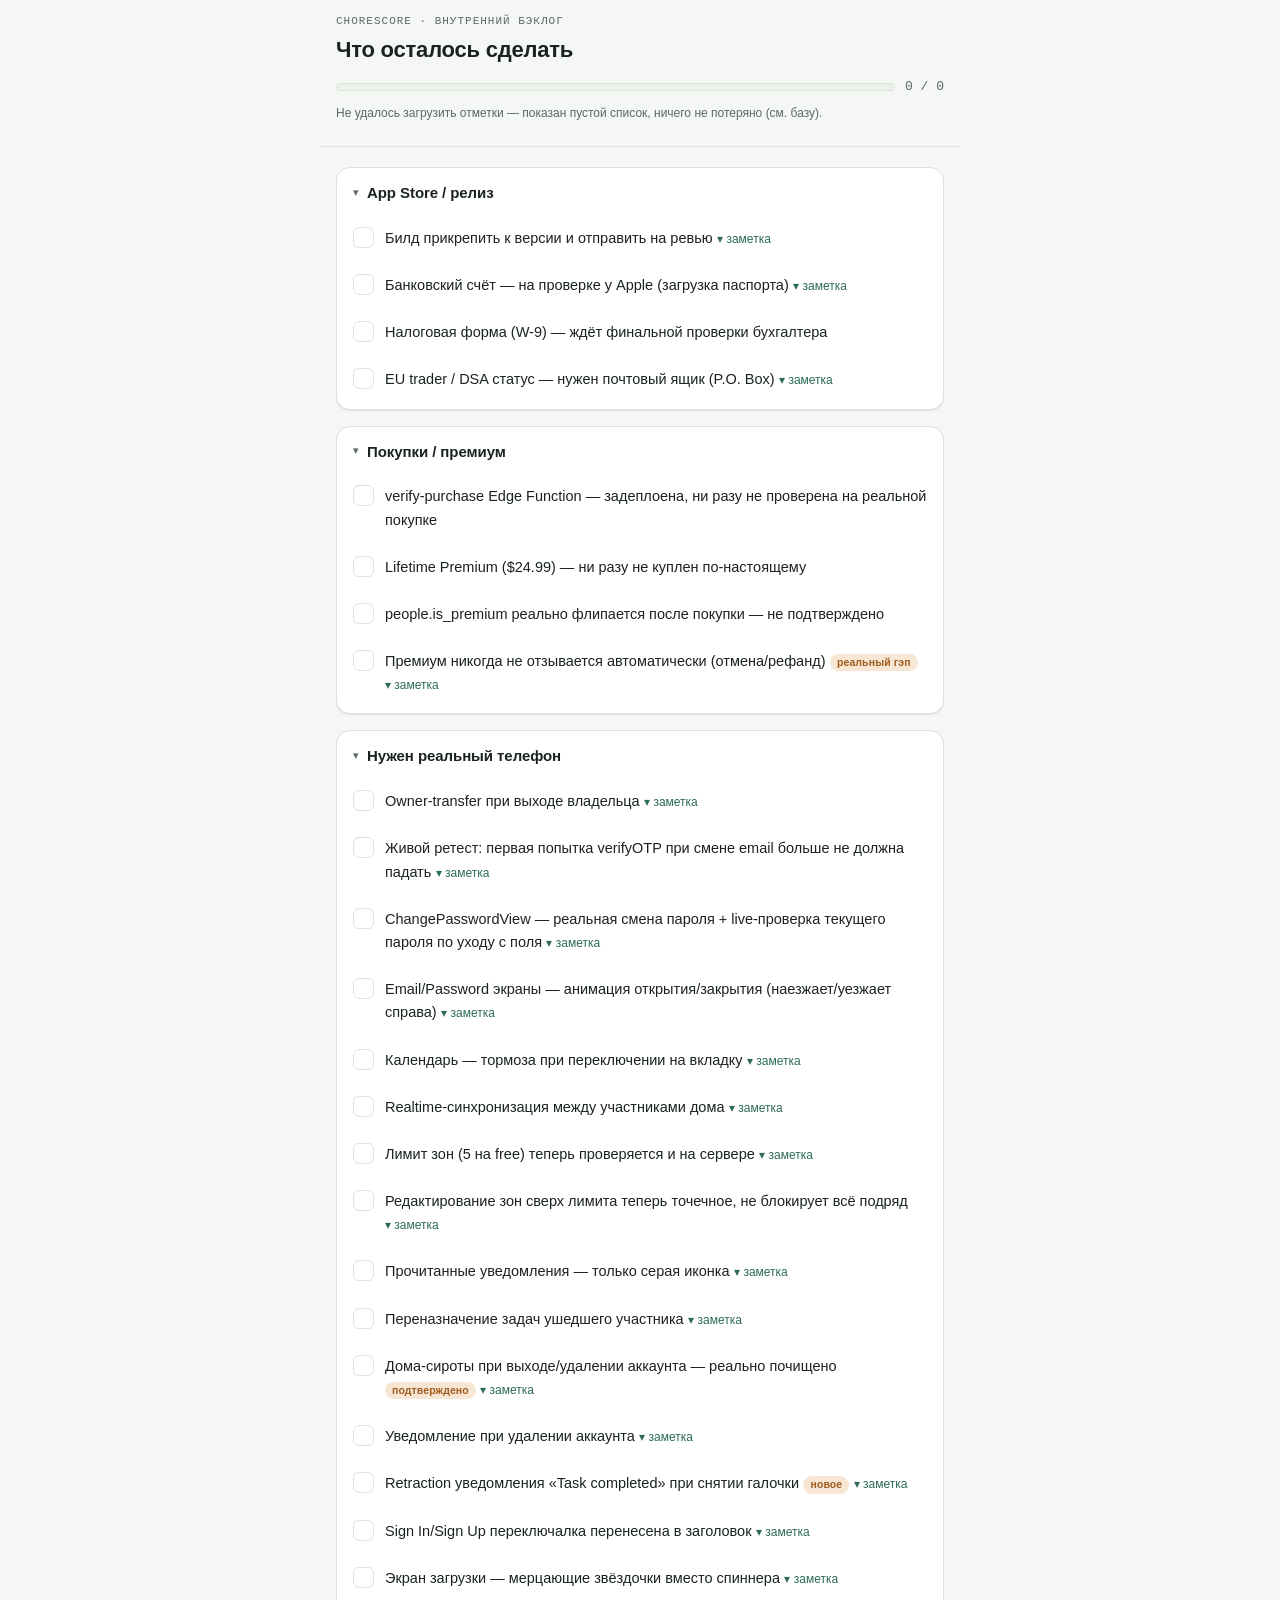
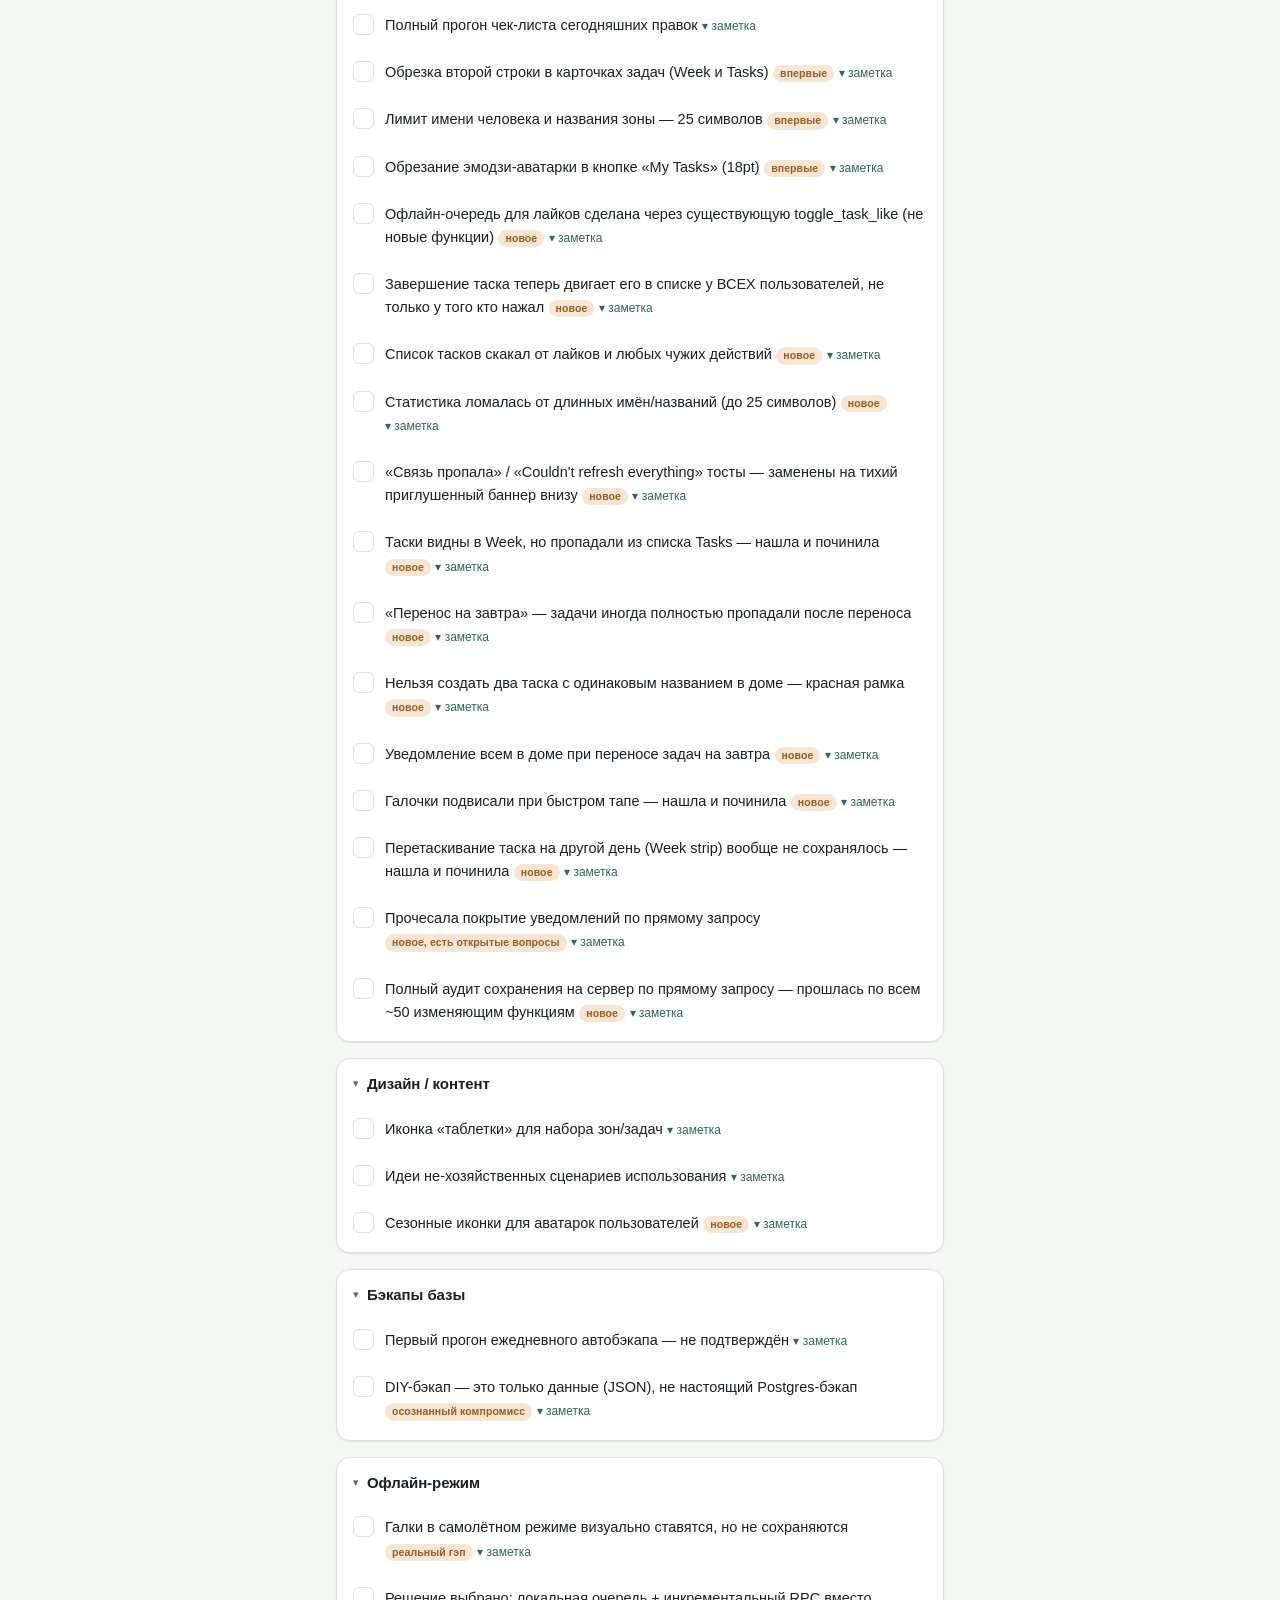
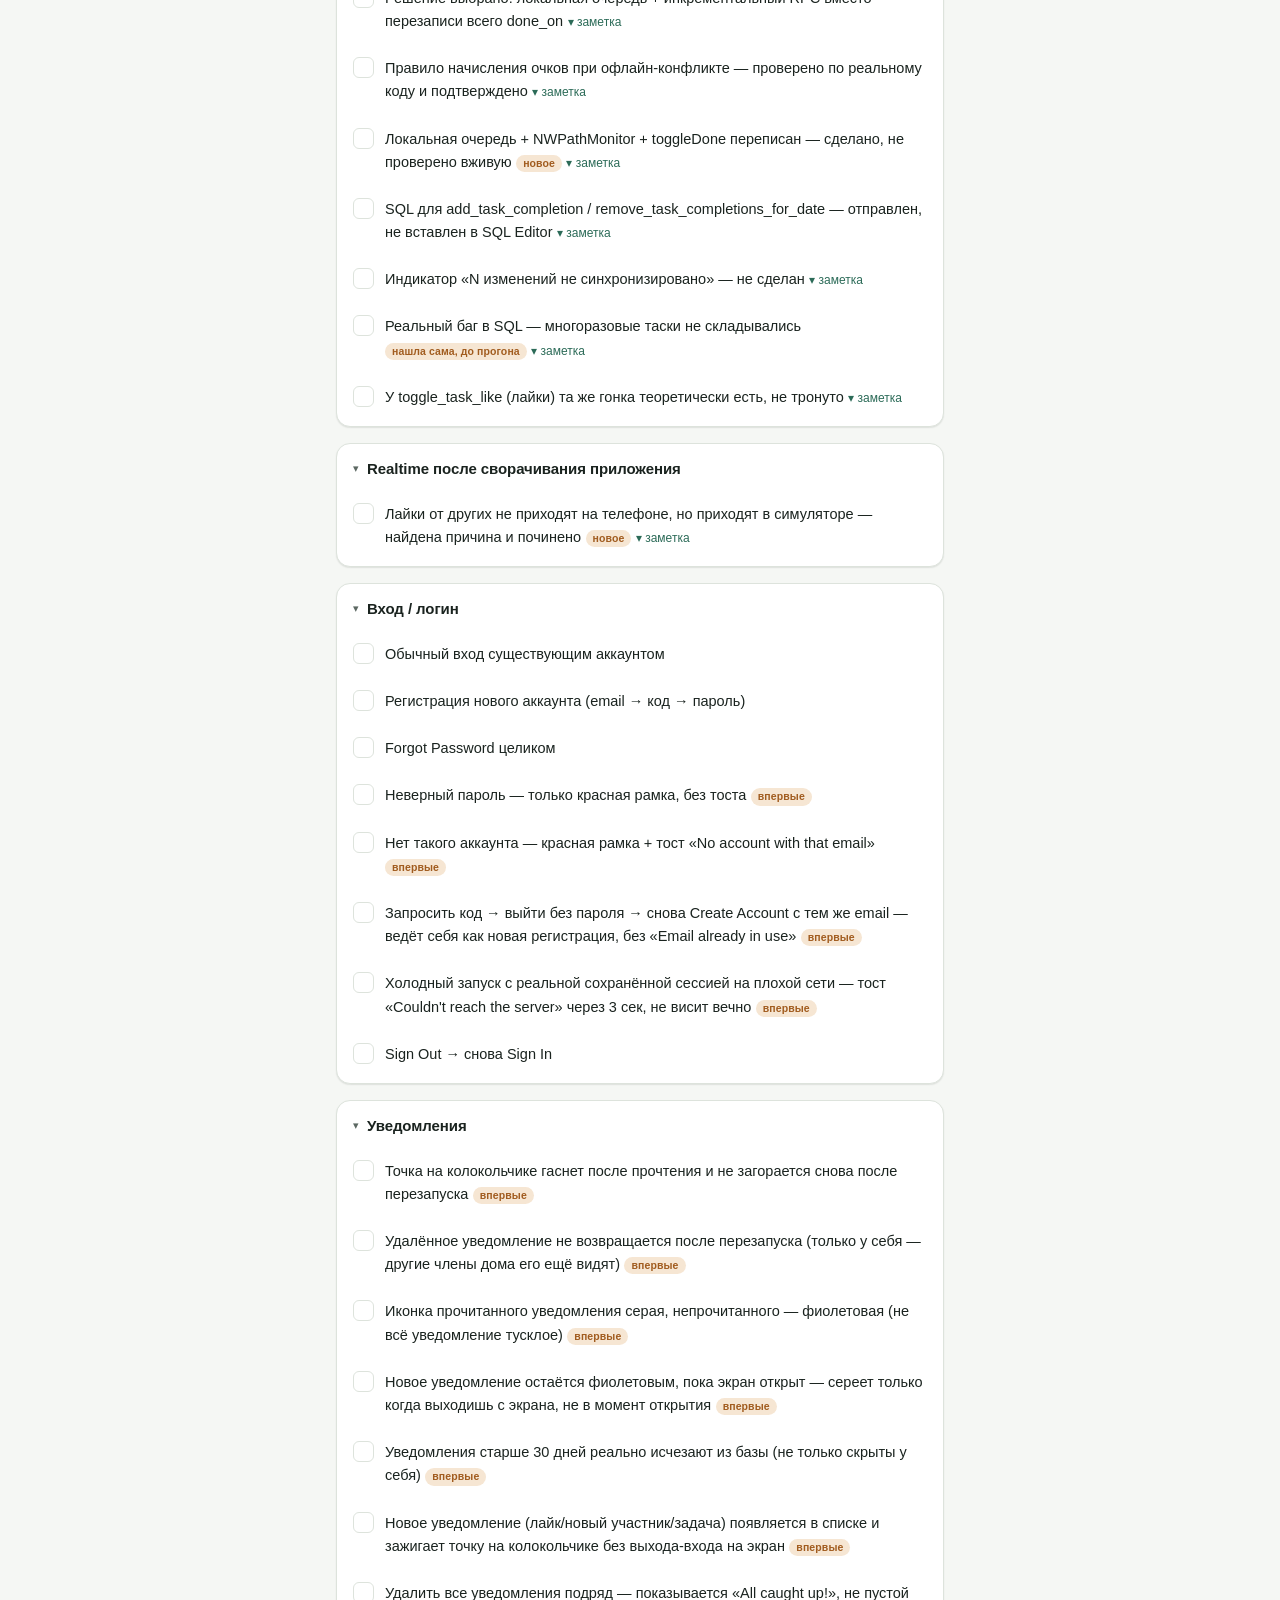
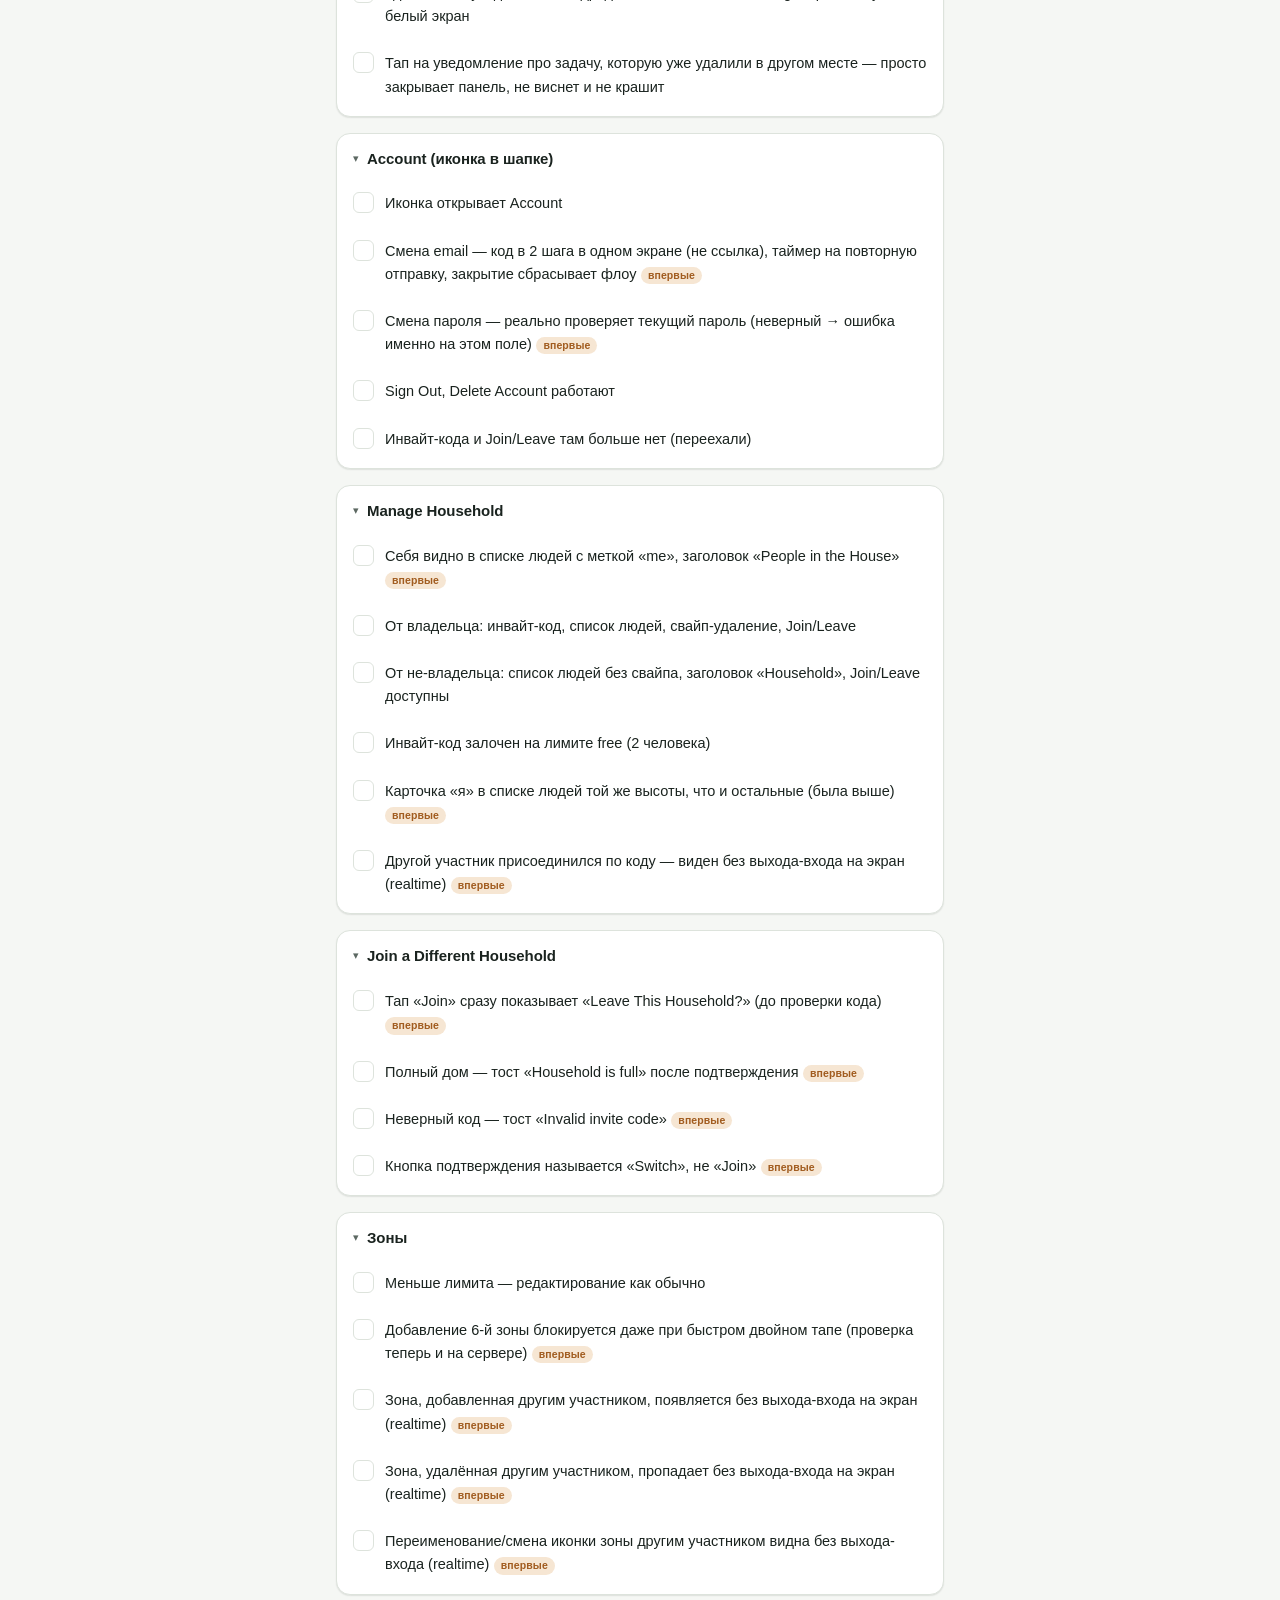
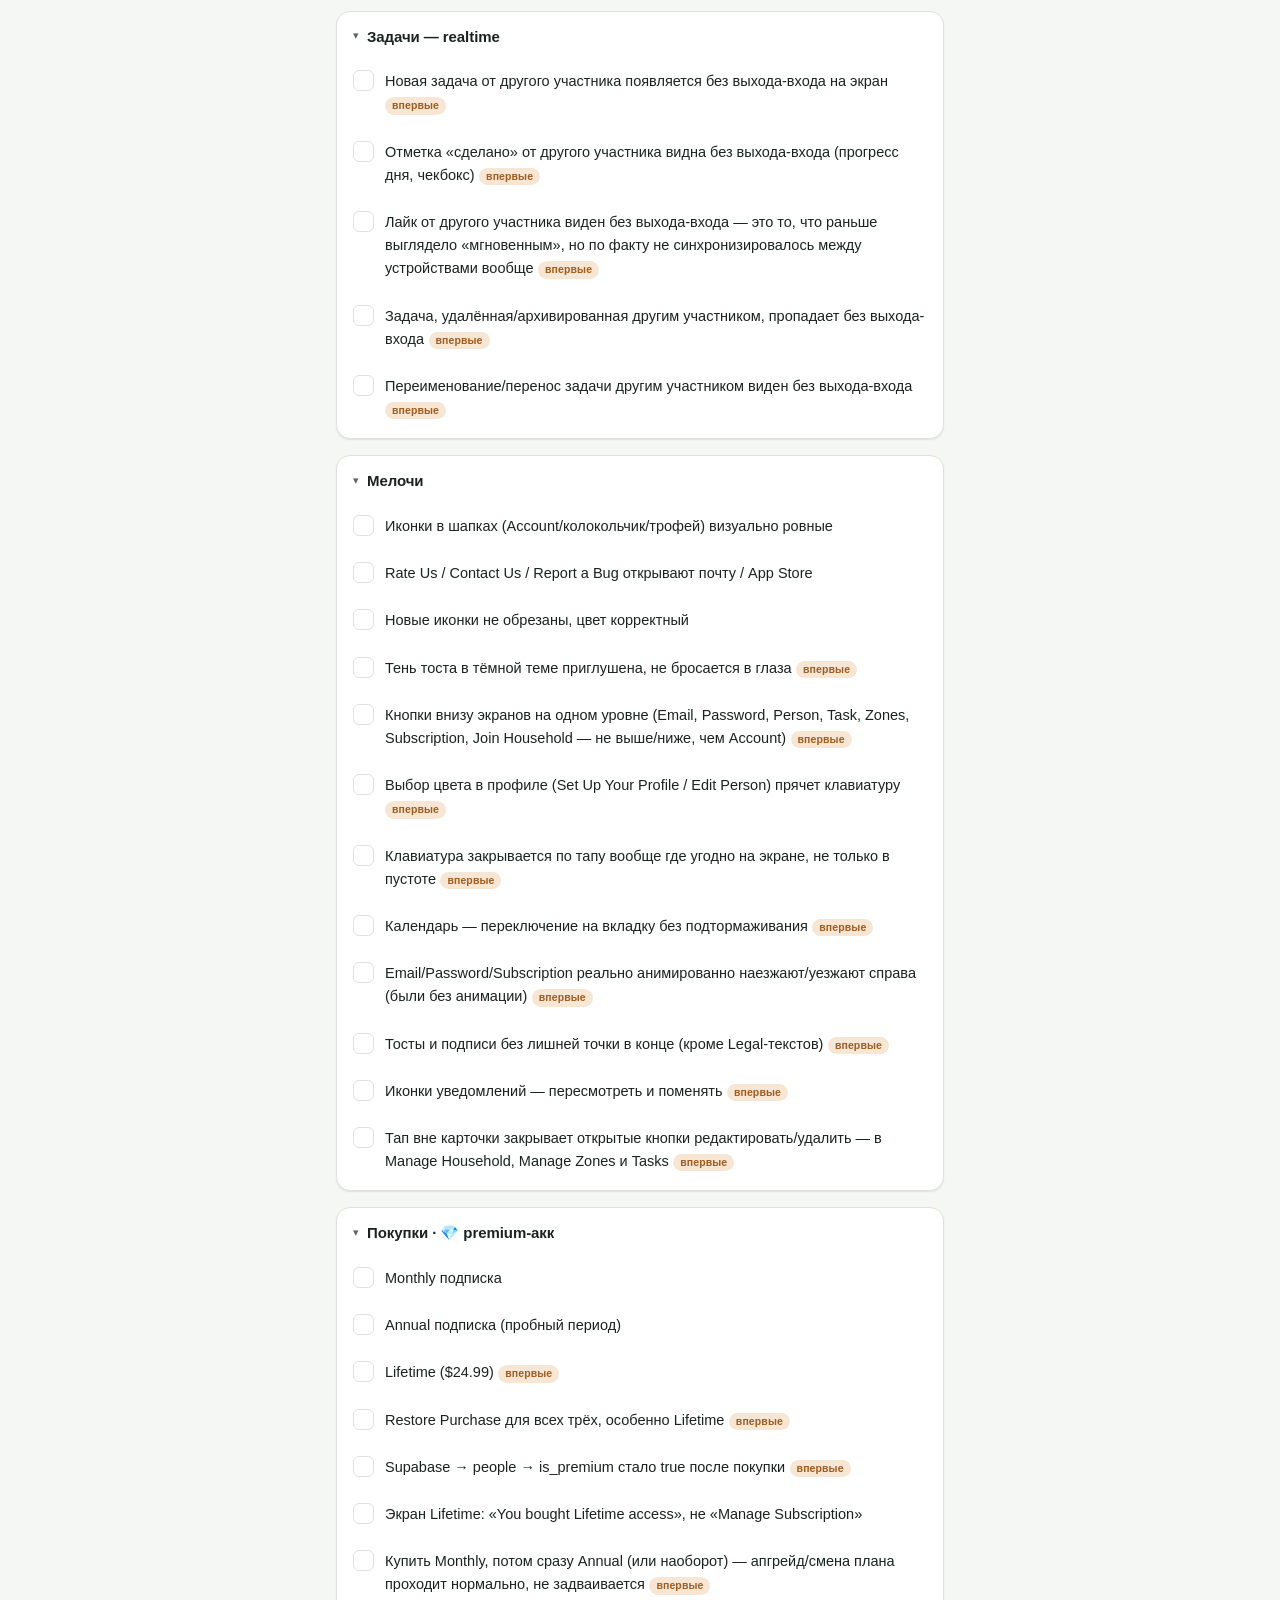
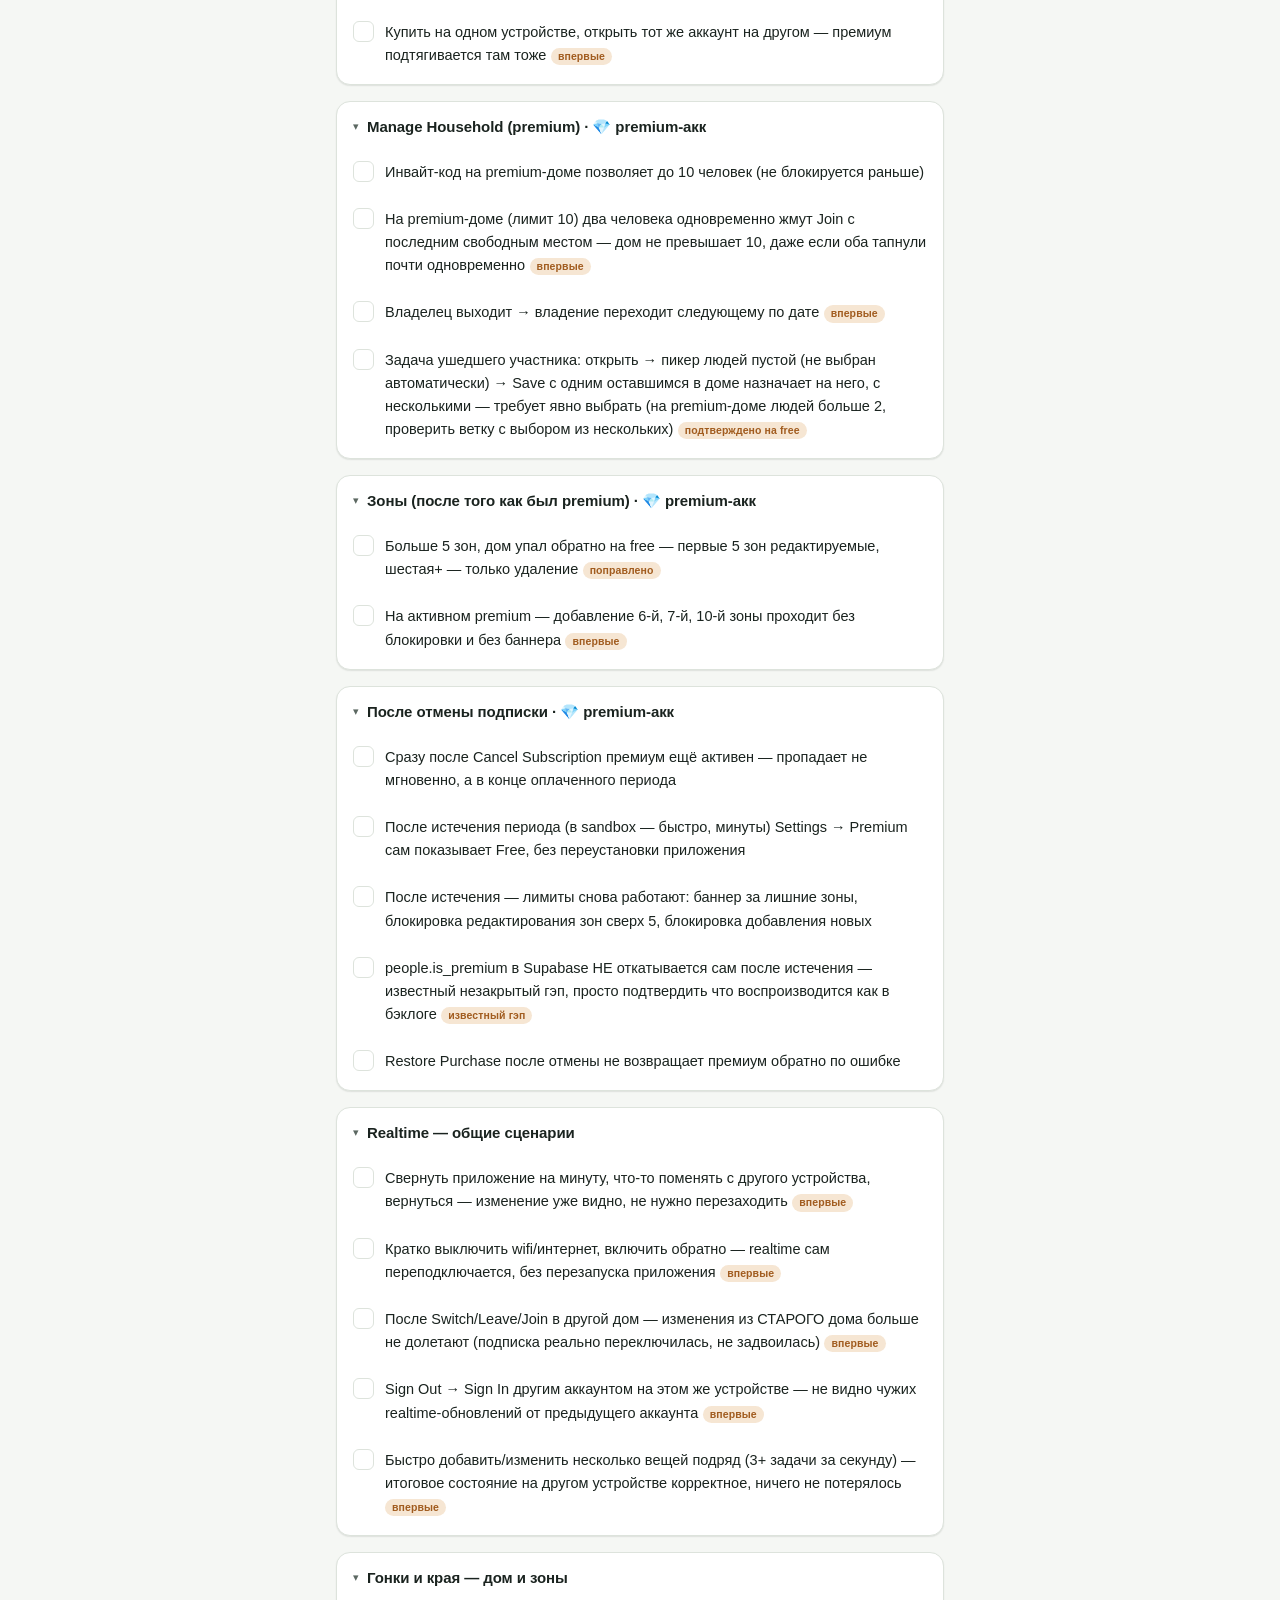
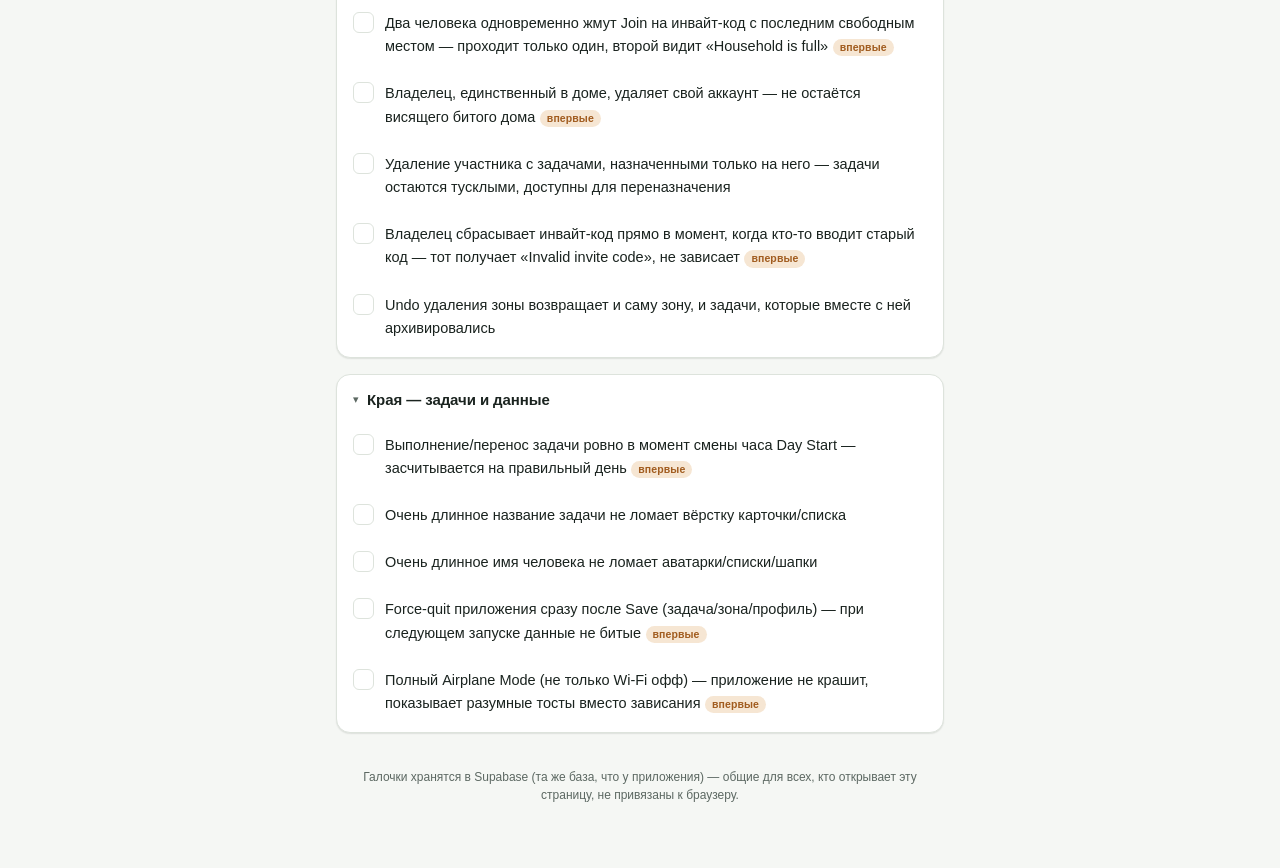
==== commit 0b69bc26: "Add collapsible sections/notes to backlog page Section headers toggle their item list; per-item note" ====
--- a/backlog.html
+++ b/backlog.html
@@ -57,13 +57,26 @@
     background: var(--surface); border: 1px solid var(--border); border-radius: 14px;
     box-shadow: var(--shadow); margin-bottom: 16px; overflow: hidden;
   }
-  .card-head { display: flex; align-items: baseline; justify-content: space-between; gap: 10px; padding: 14px 16px 10px; }
-  .card-head h2 { font-size: 15px; font-weight: 700; margin: 0; letter-spacing: -0.005em; }
+  .card-head {
+    display: flex; align-items: center; gap: 8px; padding: 14px 16px 10px;
+    cursor: pointer; user-select: none;
+  }
+  .card-head h2 { font-size: 15px; font-weight: 700; margin: 0; letter-spacing: -0.005em; flex: 1; }
+  .card-head .chevron {
+    font-size: 11px; color: var(--text-muted); transition: transform 0.15s ease; flex-shrink: 0;
+  }
+  section.card.collapsed .card-head .chevron { transform: rotate(-90deg); }
+  section.card.collapsed ul.items { display: none; }
   .card-count {
     font-family: ui-monospace, "SF Mono", Menlo, monospace; font-variant-numeric: tabular-nums;
     font-size: 12px; color: var(--text-muted); flex-shrink: 0;
   }
   ul.items { list-style: none; margin: 0; padding: 0 6px 6px; }
+  .note-toggle {
+    display: inline-block; margin-top: 4px; background: none; border: none; padding: 0;
+    font-size: 12px; color: var(--accent); cursor: pointer; font-family: inherit;
+  }
+  .item.note-open .note-toggle .chevron-inline { transform: rotate(0deg); }
   .item { padding: 2px 4px; }
   .item-label { display: flex; align-items: flex-start; gap: 11px; padding: 10px 6px; border-radius: 9px; cursor: pointer; user-select: none; }
   .item-label:hover { background: var(--surface-2); }
@@ -103,7 +116,11 @@
   </header>
   <div id="sections">
     <section class="card">
-      <div class="card-head"><h2>App Store / релиз</h2><span class="card-count"></span></div>
+      <div class="card-head" data-toggle-section>
+        <span class="chevron">&#9662;</span>
+        <h2>App Store / релиз</h2>
+        <span class="card-count"></span>
+      </div>
       <ul class="items">
         <li class="item" data-id="bild-prikrepit-k-versii-i-otpravit-na-re">
           <label class="item-label">
@@ -111,8 +128,8 @@
             <span class="box"><svg viewBox="0 0 16 16" fill="none" xmlns="http://www.w3.org/2000/svg"><path d="M3 8.5L6.2 11.5L13 4.5" stroke="white" stroke-width="2" stroke-linecap="round" stroke-linejoin="round"/></svg></span>
             <span class="item-body">
               <span class="item-text">Билд прикрепить к версии и отправить на ревью</span>
-              <div class="item-note">ничего из пунктов ниже это не блокирует</div>
-              
+              
+              <button type="button" class="note-toggle" data-toggle-note>&#9662; заметка</button><div class="item-note" hidden>ничего из пунктов ниже это не блокирует</div>
             </span>
           </label>
         </li>
@@ -122,8 +139,8 @@
             <span class="box"><svg viewBox="0 0 16 16" fill="none" xmlns="http://www.w3.org/2000/svg"><path d="M3 8.5L6.2 11.5L13 4.5" stroke="white" stroke-width="2" stroke-linecap="round" stroke-linejoin="round"/></svg></span>
             <span class="item-body">
               <span class="item-text">Банковский счёт — на проверке у Apple (загрузка паспорта)</span>
-              <div class="item-note">статус не подтверждён</div>
-              
+              
+              <button type="button" class="note-toggle" data-toggle-note>&#9662; заметка</button><div class="item-note" hidden>статус не подтверждён</div>
             </span>
           </label>
         </li>
@@ -144,15 +161,19 @@
             <span class="box"><svg viewBox="0 0 16 16" fill="none" xmlns="http://www.w3.org/2000/svg"><path d="M3 8.5L6.2 11.5L13 4.5" stroke="white" stroke-width="2" stroke-linecap="round" stroke-linejoin="round"/></svg></span>
             <span class="item-body">
               <span class="item-text">EU trader / DSA статус — нужен почтовый ящик (P.O. Box)</span>
-              <div class="item-note">форма Apple принимает P.O. Box</div>
-              
-            </span>
-          </label>
-        </li>
-      </ul>
-    </section>
-    <section class="card">
-      <div class="card-head"><h2>Покупки / премиум</h2><span class="card-count"></span></div>
+              
+              <button type="button" class="note-toggle" data-toggle-note>&#9662; заметка</button><div class="item-note" hidden>форма Apple принимает P.O. Box</div>
+            </span>
+          </label>
+        </li>
+      </ul>
+    </section>
+    <section class="card">
+      <div class="card-head" data-toggle-section>
+        <span class="chevron">&#9662;</span>
+        <h2>Покупки / премиум</h2>
+        <span class="card-count"></span>
+      </div>
       <ul class="items">
         <li class="item" data-id="verify-purchase-edge-function-zadeploena">
           <label class="item-label">
@@ -193,15 +214,19 @@
             <span class="box"><svg viewBox="0 0 16 16" fill="none" xmlns="http://www.w3.org/2000/svg"><path d="M3 8.5L6.2 11.5L13 4.5" stroke="white" stroke-width="2" stroke-linecap="round" stroke-linejoin="round"/></svg></span>
             <span class="item-body">
               <span class="item-text">Премиум никогда не отзывается автоматически (отмена/рефанд)</span>
-              <div class="item-note">нужен App Store Server Notifications V2, не срочно — реальных платежей ещё нет</div>
               <span class="flag">реальный гэп</span>
-            </span>
-          </label>
-        </li>
-      </ul>
-    </section>
-    <section class="card">
-      <div class="card-head"><h2>Нужен реальный телефон</h2><span class="card-count"></span></div>
+              <button type="button" class="note-toggle" data-toggle-note>&#9662; заметка</button><div class="item-note" hidden>нужен App Store Server Notifications V2, не срочно — реальных платежей ещё нет</div>
+            </span>
+          </label>
+        </li>
+      </ul>
+    </section>
+    <section class="card">
+      <div class="card-head" data-toggle-section>
+        <span class="chevron">&#9662;</span>
+        <h2>Нужен реальный телефон</h2>
+        <span class="card-count"></span>
+      </div>
       <ul class="items">
         <li class="item" data-id="owner-transfer-pri-vyhode-vladelca">
           <label class="item-label">
@@ -209,8 +234,8 @@
             <span class="box"><svg viewBox="0 0 16 16" fill="none" xmlns="http://www.w3.org/2000/svg"><path d="M3 8.5L6.2 11.5L13 4.5" stroke="white" stroke-width="2" stroke-linecap="round" stroke-linejoin="round"/></svg></span>
             <span class="item-body">
               <span class="item-text">Owner-transfer при выходе владельца</span>
-              <div class="item-note">нужны 2 реальных аккаунта, ни разу не тестировалось</div>
-              
+              
+              <button type="button" class="note-toggle" data-toggle-note>&#9662; заметка</button><div class="item-note" hidden>нужны 2 реальных аккаунта, ни разу не тестировалось</div>
             </span>
           </label>
         </li>
@@ -220,8 +245,8 @@
             <span class="box"><svg viewBox="0 0 16 16" fill="none" xmlns="http://www.w3.org/2000/svg"><path d="M3 8.5L6.2 11.5L13 4.5" stroke="white" stroke-width="2" stroke-linecap="round" stroke-linejoin="round"/></svg></span>
             <span class="item-body">
               <span class="item-text">Живой ретест: первая попытка verifyOTP при смене email больше не должна падать</span>
-              <div class="item-note">причина найдена — известный баг GoTrue (supabase/auth-js#798), исправлено тихим повтором в коде, ни разу не проверено на реальном повторе бага</div>
-              
+              
+              <button type="button" class="note-toggle" data-toggle-note>&#9662; заметка</button><div class="item-note" hidden>причина найдена — известный баг GoTrue (supabase/auth-js#798), исправлено тихим повтором в коде, ни разу не проверено на реальном повторе бага</div>
             </span>
           </label>
         </li>
@@ -231,8 +256,8 @@
             <span class="box"><svg viewBox="0 0 16 16" fill="none" xmlns="http://www.w3.org/2000/svg"><path d="M3 8.5L6.2 11.5L13 4.5" stroke="white" stroke-width="2" stroke-linecap="round" stroke-linejoin="round"/></svg></span>
             <span class="item-body">
               <span class="item-text">ChangePasswordView — реальная смена пароля + live-проверка текущего пароля по уходу с поля</span>
-              <div class="item-note">код собирается чисто, end-to-end не прогонялся</div>
-              
+              
+              <button type="button" class="note-toggle" data-toggle-note>&#9662; заметка</button><div class="item-note" hidden>код собирается чисто, end-to-end не прогонялся</div>
             </span>
           </label>
         </li>
@@ -242,8 +267,8 @@
             <span class="box"><svg viewBox="0 0 16 16" fill="none" xmlns="http://www.w3.org/2000/svg"><path d="M3 8.5L6.2 11.5L13 4.5" stroke="white" stroke-width="2" stroke-linecap="round" stroke-linejoin="round"/></svg></span>
             <span class="item-body">
               <span class="item-text">Email/Password экраны — анимация открытия/закрытия (наезжает/уезжает справа)</span>
-              <div class="item-note">починила zIndex-коллизию, не проверено вживую</div>
-              
+              
+              <button type="button" class="note-toggle" data-toggle-note>&#9662; заметка</button><div class="item-note" hidden>починила zIndex-коллизию, не проверено вживую</div>
             </span>
           </label>
         </li>
@@ -253,8 +278,8 @@
             <span class="box"><svg viewBox="0 0 16 16" fill="none" xmlns="http://www.w3.org/2000/svg"><path d="M3 8.5L6.2 11.5L13 4.5" stroke="white" stroke-width="2" stroke-linecap="round" stroke-linejoin="round"/></svg></span>
             <span class="item-body">
               <span class="item-text">Календарь — тормоза при переключении на вкладку</span>
-              <div class="item-note">убрала тройной пересчёт + добавила кэш, дальше нашла и точечно почистила инвалидацию кэша по отметкам — тоже не проверено вживую</div>
-              
+              
+              <button type="button" class="note-toggle" data-toggle-note>&#9662; заметка</button><div class="item-note" hidden>убрала тройной пересчёт + добавила кэш, дальше нашла и точечно почистила инвалидацию кэша по отметкам — тоже не проверено вживую</div>
             </span>
           </label>
         </li>
@@ -264,8 +289,8 @@
             <span class="box"><svg viewBox="0 0 16 16" fill="none" xmlns="http://www.w3.org/2000/svg"><path d="M3 8.5L6.2 11.5L13 4.5" stroke="white" stroke-width="2" stroke-linecap="round" stroke-linejoin="round"/></svg></span>
             <span class="item-body">
               <span class="item-text">Realtime-синхронизация между участниками дома</span>
-              <div class="item-note">люди/зоны/задачи/лайки/уведомления должны обновляться сами по себе на втором устройстве. REPLICA IDENTITY FULL применена, найдена и починена утечка памяти (несколько параллельных подписок не закрывались и копились — реально убило приложение по памяти), добавлена досинхронизация при каждом переподключении. Ни разу не проверено долгой сессией вживую</div>
-              
+              
+              <button type="button" class="note-toggle" data-toggle-note>&#9662; заметка</button><div class="item-note" hidden>люди/зоны/задачи/лайки/уведомления должны обновляться сами по себе на втором устройстве. REPLICA IDENTITY FULL применена, найдена и починена утечка памяти (несколько параллельных подписок не закрывались и копились — реально убило приложение по памяти), добавлена досинхронизация при каждом переподключении. Ни разу не проверено долгой сессией вживую</div>
             </span>
           </label>
         </li>
@@ -275,8 +300,8 @@
             <span class="box"><svg viewBox="0 0 16 16" fill="none" xmlns="http://www.w3.org/2000/svg"><path d="M3 8.5L6.2 11.5L13 4.5" stroke="white" stroke-width="2" stroke-linecap="round" stroke-linejoin="round"/></svg></span>
             <span class="item-body">
               <span class="item-text">Лимит зон (5 на free) теперь проверяется и на сервере</span>
-              <div class="item-note">раньше можно было проскочить лимит двойным тапом из формы задачи — завели SQL-функцию add_zone с реальной проверкой, нужно подтвердить что лимит держит на реальном устройстве</div>
-              
+              
+              <button type="button" class="note-toggle" data-toggle-note>&#9662; заметка</button><div class="item-note" hidden>раньше можно было проскочить лимит двойным тапом из формы задачи — завели SQL-функцию add_zone с реальной проверкой, нужно подтвердить что лимит держит на реальном устройстве</div>
             </span>
           </label>
         </li>
@@ -286,8 +311,8 @@
             <span class="box"><svg viewBox="0 0 16 16" fill="none" xmlns="http://www.w3.org/2000/svg"><path d="M3 8.5L6.2 11.5L13 4.5" stroke="white" stroke-width="2" stroke-linecap="round" stroke-linejoin="round"/></svg></span>
             <span class="item-body">
               <span class="item-text">Редактирование зон сверх лимита теперь точечное, не блокирует всё подряд</span>
-              <div class="item-note">новое: раньше при превышении лимита блокировалось редактирование ВСЕХ зон в доме; теперь первые 5 (по порядку создания) остаются редактируемыми, только 6-я и дальше — только удаление. Не проверено вживую</div>
-              
+              
+              <button type="button" class="note-toggle" data-toggle-note>&#9662; заметка</button><div class="item-note" hidden>новое: раньше при превышении лимита блокировалось редактирование ВСЕХ зон в доме; теперь первые 5 (по порядку создания) остаются редактируемыми, только 6-я и дальше — только удаление. Не проверено вживую</div>
             </span>
           </label>
         </li>
@@ -297,8 +322,8 @@
             <span class="box"><svg viewBox="0 0 16 16" fill="none" xmlns="http://www.w3.org/2000/svg"><path d="M3 8.5L6.2 11.5L13 4.5" stroke="white" stroke-width="2" stroke-linecap="round" stroke-linejoin="round"/></svg></span>
             <span class="item-body">
               <span class="item-text">Прочитанные уведомления — только серая иконка</span>
-              <div class="item-note">новое: убрали точку-индикатор и подсветку фона у непрочитанных, оставили только цвет иконки (фиолетовая/серая). Пометка «прочитано» теперь срабатывает при закрытии экрана уведомлений, а не при открытии. Не проверено вживую</div>
-              
+              
+              <button type="button" class="note-toggle" data-toggle-note>&#9662; заметка</button><div class="item-note" hidden>новое: убрали точку-индикатор и подсветку фона у непрочитанных, оставили только цвет иконки (фиолетовая/серая). Пометка «прочитано» теперь срабатывает при закрытии экрана уведомлений, а не при открытии. Не проверено вживую</div>
             </span>
           </label>
         </li>
@@ -308,8 +333,8 @@
             <span class="box"><svg viewBox="0 0 16 16" fill="none" xmlns="http://www.w3.org/2000/svg"><path d="M3 8.5L6.2 11.5L13 4.5" stroke="white" stroke-width="2" stroke-linecap="round" stroke-linejoin="round"/></svg></span>
             <span class="item-body">
               <span class="item-text">Переназначение задач ушедшего участника</span>
-              <div class="item-note">открытие задачи, у которой все назначенные — бывшие/удалённые участники, больше не сохраняет обратно тот же мёртвый id. Пикер всегда пустой — ни автовыбора, ни предвыбора; Save с одним оставшимся в доме назначает на него через штатный fallback, с несколькими — форма требует явно выбрать. Работает одинаково на free и premium. Подтверждено на free, premium — нет</div>
-              
+              
+              <button type="button" class="note-toggle" data-toggle-note>&#9662; заметка</button><div class="item-note" hidden>открытие задачи, у которой все назначенные — бывшие/удалённые участники, больше не сохраняет обратно тот же мёртвый id. Пикер всегда пустой — ни автовыбора, ни предвыбора; Save с одним оставшимся в доме назначает на него через штатный fallback, с несколькими — форма требует явно выбрать. Работает одинаково на free и premium. Подтверждено на free, premium — нет</div>
             </span>
           </label>
         </li>
@@ -319,8 +344,8 @@
             <span class="box"><svg viewBox="0 0 16 16" fill="none" xmlns="http://www.w3.org/2000/svg"><path d="M3 8.5L6.2 11.5L13 4.5" stroke="white" stroke-width="2" stroke-linecap="round" stroke-linejoin="round"/></svg></span>
             <span class="item-body">
               <span class="item-text">Дома-сироты при выходе/удалении аккаунта — реально почищено</span>
-              <div class="item-note">delete_own_account, leave_household и switch_household_by_code теперь удаляют дом (каскадом зоны/задачи/уведомления), если уходящий был там последним. Убрали 19 уже накопившихся с начала августа. Дважды подтверждено вживую (свежий аккаунт → зона-метка → удаление → дома нет)</div>
               <span class="flag">подтверждено</span>
+              <button type="button" class="note-toggle" data-toggle-note>&#9662; заметка</button><div class="item-note" hidden>delete_own_account, leave_household и switch_household_by_code теперь удаляют дом (каскадом зоны/задачи/уведомления), если уходящий был там последним. Убрали 19 уже накопившихся с начала августа. Дважды подтверждено вживую (свежий аккаунт → зона-метка → удаление → дома нет)</div>
             </span>
           </label>
         </li>
@@ -330,8 +355,8 @@
             <span class="box"><svg viewBox="0 0 16 16" fill="none" xmlns="http://www.w3.org/2000/svg"><path d="M3 8.5L6.2 11.5L13 4.5" stroke="white" stroke-width="2" stroke-linecap="round" stroke-linejoin="round"/></svg></span>
             <span class="item-body">
               <span class="item-text">Уведомление при удалении аккаунта</span>
-              <div class="item-note">раньше при самостоятельном удалении остальные в доме не узнавали вообще ничего — теперь приходит «X deleted their account», как при Leave/Remove. Не проверено вживую</div>
-              
+              
+              <button type="button" class="note-toggle" data-toggle-note>&#9662; заметка</button><div class="item-note" hidden>раньше при самостоятельном удалении остальные в доме не узнавали вообще ничего — теперь приходит «X deleted their account», как при Leave/Remove. Не проверено вживую</div>
             </span>
           </label>
         </li>
@@ -341,8 +366,8 @@
             <span class="box"><svg viewBox="0 0 16 16" fill="none" xmlns="http://www.w3.org/2000/svg"><path d="M3 8.5L6.2 11.5L13 4.5" stroke="white" stroke-width="2" stroke-linecap="round" stroke-linejoin="round"/></svg></span>
             <span class="item-body">
               <span class="item-text">Retraction уведомления «Task completed» при снятии галочки</span>
-              <div class="item-note">не работало — у notifications вообще не было RLS-политики на DELETE (ни для этого, ни для 30-дневной автозачистки). Политика добавлена. Полный цикл после фикса (отметить → снять → уведомление реально пропало) не прогоняли</div>
               <span class="flag">новое</span>
+              <button type="button" class="note-toggle" data-toggle-note>&#9662; заметка</button><div class="item-note" hidden>не работало — у notifications вообще не было RLS-политики на DELETE (ни для этого, ни для 30-дневной автозачистки). Политика добавлена. Полный цикл после фикса (отметить → снять → уведомление реально пропало) не прогоняли</div>
             </span>
           </label>
         </li>
@@ -352,8 +377,8 @@
             <span class="box"><svg viewBox="0 0 16 16" fill="none" xmlns="http://www.w3.org/2000/svg"><path d="M3 8.5L6.2 11.5L13 4.5" stroke="white" stroke-width="2" stroke-linecap="round" stroke-linejoin="round"/></svg></span>
             <span class="item-body">
               <span class="item-text">Sign In/Sign Up переключалка перенесена в заголовок</span>
-              <div class="item-note">была снизу экрана с жирным текстом, теперь в самой строке «Sign In»/шага регистрации, справа, фиолетовым обычным весом — как «Forgot password». У Forgot Password такой ссылки больше нет вообще. Не проверено вживую</div>
-              
+              
+              <button type="button" class="note-toggle" data-toggle-note>&#9662; заметка</button><div class="item-note" hidden>была снизу экрана с жирным текстом, теперь в самой строке «Sign In»/шага регистрации, справа, фиолетовым обычным весом — как «Forgot password». У Forgot Password такой ссылки больше нет вообще. Не проверено вживую</div>
             </span>
           </label>
         </li>
@@ -363,8 +388,8 @@
             <span class="box"><svg viewBox="0 0 16 16" fill="none" xmlns="http://www.w3.org/2000/svg"><path d="M3 8.5L6.2 11.5L13 4.5" stroke="white" stroke-width="2" stroke-linecap="round" stroke-linejoin="round"/></svg></span>
             <span class="item-body">
               <span class="item-text">Экран загрузки — мерцающие звёздочки вместо спиннера</span>
-              <div class="item-note">разобрана на реальные суб-фигуры из bling-fill.svg (3 звёздочки-искры + 4 точки), каждая мигает по-своему; поднята выше на 60pt, пульс смещён в сторону увеличения, мерцают только звёздочки (точки статичны), починен реальный баг SwiftUI из-за которого анимация останавливалась после одного цикла. Не проверено вживую</div>
-              
+              
+              <button type="button" class="note-toggle" data-toggle-note>&#9662; заметка</button><div class="item-note" hidden>разобрана на реальные суб-фигуры из bling-fill.svg (3 звёздочки-искры + 4 точки), каждая мигает по-своему; поднята выше на 60pt, пульс смещён в сторону увеличения, мерцают только звёздочки (точки статичны), починен реальный баг SwiftUI из-за которого анимация останавливалась после одного цикла. Не проверено вживую</div>
             </span>
           </label>
         </li>
@@ -374,8 +399,8 @@
             <span class="box"><svg viewBox="0 0 16 16" fill="none" xmlns="http://www.w3.org/2000/svg"><path d="M3 8.5L6.2 11.5L13 4.5" stroke="white" stroke-width="2" stroke-linecap="round" stroke-linejoin="round"/></svg></span>
             <span class="item-body">
               <span class="item-text">Полный прогон чек-листа сегодняшних правок</span>
-              <div class="item-note">отдельный документ — ChoreScore Field Test, ссылка вверху этой страницы</div>
-              
+              
+              <button type="button" class="note-toggle" data-toggle-note>&#9662; заметка</button><div class="item-note" hidden>отдельный документ — ChoreScore Field Test, ссылка вверху этой страницы</div>
             </span>
           </label>
         </li>
@@ -385,8 +410,8 @@
             <span class="box"><svg viewBox="0 0 16 16" fill="none" xmlns="http://www.w3.org/2000/svg"><path d="M3 8.5L6.2 11.5L13 4.5" stroke="white" stroke-width="2" stroke-linecap="round" stroke-linejoin="round"/></svg></span>
             <span class="item-body">
               <span class="item-text">Обрезка второй строки в карточках задач (Week и Tasks)</span>
-              <div class="item-note">сначала заполняет строку по максимуму, потом ужимает имя (не короче 5 символов + …, только в Week), и только потом зону. Заняло 3 захода — резиновость нужно было проставить на каждом уровне вложенности, не только снаружи. Не проверено вживую</div>
-              <span class="flag">впервые</span>
+              <span class="flag">впервые</span>
+              <button type="button" class="note-toggle" data-toggle-note>&#9662; заметка</button><div class="item-note" hidden>сначала заполняет строку по максимуму, потом ужимает имя (не короче 5 символов + …, только в Week), и только потом зону. Заняло 3 захода — резиновость нужно было проставить на каждом уровне вложенности, не только снаружи. Не проверено вживую</div>
             </span>
           </label>
         </li>
@@ -396,8 +421,8 @@
             <span class="box"><svg viewBox="0 0 16 16" fill="none" xmlns="http://www.w3.org/2000/svg"><path d="M3 8.5L6.2 11.5L13 4.5" stroke="white" stroke-width="2" stroke-linecap="round" stroke-linejoin="round"/></svg></span>
             <span class="item-body">
               <span class="item-text">Лимит имени человека и названия зоны — 25 символов</span>
-              <div class="item-note">счётчик как у названия задачи, инпуты не двигались. Не проверено вживую</div>
-              <span class="flag">впервые</span>
+              <span class="flag">впервые</span>
+              <button type="button" class="note-toggle" data-toggle-note>&#9662; заметка</button><div class="item-note" hidden>счётчик как у названия задачи, инпуты не двигались. Не проверено вживую</div>
             </span>
           </label>
         </li>
@@ -407,8 +432,8 @@
             <span class="box"><svg viewBox="0 0 16 16" fill="none" xmlns="http://www.w3.org/2000/svg"><path d="M3 8.5L6.2 11.5L13 4.5" stroke="white" stroke-width="2" stroke-linecap="round" stroke-linejoin="round"/></svg></span>
             <span class="item-body">
               <span class="item-text">Обрезание эмодзи-аватарки в кнопке «My Tasks» (18pt)</span>
-              <div class="item-note">4 захода на эту проблему — теперь у текста-эмодзи явно увеличенная рамка для рендера (1.4×), сама кнопка и видимый размер кружка не тронуты. Починено по реальному скриншоту, не вслепую. Не проверено вживую</div>
-              <span class="flag">впервые</span>
+              <span class="flag">впервые</span>
+              <button type="button" class="note-toggle" data-toggle-note>&#9662; заметка</button><div class="item-note" hidden>4 захода на эту проблему — теперь у текста-эмодзи явно увеличенная рамка для рендера (1.4×), сама кнопка и видимый размер кружка не тронуты. Починено по реальному скриншоту, не вслепую. Не проверено вживую</div>
             </span>
           </label>
         </li>
@@ -418,8 +443,8 @@
             <span class="box"><svg viewBox="0 0 16 16" fill="none" xmlns="http://www.w3.org/2000/svg"><path d="M3 8.5L6.2 11.5L13 4.5" stroke="white" stroke-width="2" stroke-linecap="round" stroke-linejoin="round"/></svg></span>
             <span class="item-body">
               <span class="item-text">Офлайн-очередь для лайков сделана через существующую toggle_task_like (не новые функции)</span>
-              <div class="item-note">починена та же гонка, что и у завершений — одним атомарным UPDATE RETURNING. Файл SQL финальный, отправлен. Не проверено вживую</div>
               <span class="flag">новое</span>
+              <button type="button" class="note-toggle" data-toggle-note>&#9662; заметка</button><div class="item-note" hidden>починена та же гонка, что и у завершений — одним атомарным UPDATE RETURNING. Файл SQL финальный, отправлен. Не проверено вживую</div>
             </span>
           </label>
         </li>
@@ -429,8 +454,8 @@
             <span class="box"><svg viewBox="0 0 16 16" fill="none" xmlns="http://www.w3.org/2000/svg"><path d="M3 8.5L6.2 11.5L13 4.5" stroke="white" stroke-width="2" stroke-linecap="round" stroke-linejoin="round"/></svg></span>
             <span class="item-body">
               <span class="item-text">Завершение таска теперь двигает его в списке у ВСЕХ пользователей, не только у того кто нажал</span>
-              <div class="item-note">loadHousehold сравнивает старое/новое состояние завершений при каждой синхронизации и подвигает таск, если кто угодно пересёк границу выполнено/не выполнено. От лайков — никогда. Не проверено вживую</div>
               <span class="flag">новое</span>
+              <button type="button" class="note-toggle" data-toggle-note>&#9662; заметка</button><div class="item-note" hidden>loadHousehold сравнивает старое/новое состояние завершений при каждой синхронизации и подвигает таск, если кто угодно пересёк границу выполнено/не выполнено. От лайков — никогда. Не проверено вживую</div>
             </span>
           </label>
         </li>
@@ -440,8 +465,8 @@
             <span class="box"><svg viewBox="0 0 16 16" fill="none" xmlns="http://www.w3.org/2000/svg"><path d="M3 8.5L6.2 11.5L13 4.5" stroke="white" stroke-width="2" stroke-linecap="round" stroke-linejoin="round"/></svg></span>
             <span class="item-body">
               <span class="item-text">Список тасков скакал от лайков и любых чужих действий</span>
-              <div class="item-note">у запроса тасков не было .order() — Postgres мог вернуть их в разном порядке при каждой синхронизации. Задан жёсткий порядок по id. Не проверено вживую</div>
               <span class="flag">новое</span>
+              <button type="button" class="note-toggle" data-toggle-note>&#9662; заметка</button><div class="item-note" hidden>у запроса тасков не было .order() — Postgres мог вернуть их в разном порядке при каждой синхронизации. Задан жёсткий порядок по id. Не проверено вживую</div>
             </span>
           </label>
         </li>
@@ -451,8 +476,8 @@
             <span class="box"><svg viewBox="0 0 16 16" fill="none" xmlns="http://www.w3.org/2000/svg"><path d="M3 8.5L6.2 11.5L13 4.5" stroke="white" stroke-width="2" stroke-linecap="round" stroke-linejoin="round"/></svg></span>
             <span class="item-body">
               <span class="item-text">Статистика ломалась от длинных имён/названий (до 25 символов)</span>
-              <div class="item-note">4 места без обрезки в три точки — баннер MVP, таблица лидеров, и два графика (House Architect, Hot Zones), где обрезка была, но .fixedSize() её блокировал. Все починены. Не проверено вживую</div>
               <span class="flag">новое</span>
+              <button type="button" class="note-toggle" data-toggle-note>&#9662; заметка</button><div class="item-note" hidden>4 места без обрезки в три точки — баннер MVP, таблица лидеров, и два графика (House Architect, Hot Zones), где обрезка была, но .fixedSize() её блокировал. Все починены. Не проверено вживую</div>
             </span>
           </label>
         </li>
@@ -462,8 +487,8 @@
             <span class="box"><svg viewBox="0 0 16 16" fill="none" xmlns="http://www.w3.org/2000/svg"><path d="M3 8.5L6.2 11.5L13 4.5" stroke="white" stroke-width="2" stroke-linecap="round" stroke-linejoin="round"/></svg></span>
             <span class="item-body">
               <span class="item-text">«Связь пропала» / «Couldn&#x27;t refresh everything» тосты — заменены на тихий приглушенный баннер внизу</span>
-              <div class="item-note">по прямому запросу: тосты — только для настоящих ошибок, не для мельтешения. Теперь фоновые проблемы (не долетела часть данных, realtime не подключился, реально нет сети) копятся в один флаг connectionTrouble с 5-секундной задержкой — если само прошло за 5 сек, баннер вообще не покажется. Плюс: loadHousehold теперь реально повторяет попытку один раз (раньше «will retry automatically» было пустыми словами, ничего не повторяло)</div>
               <span class="flag">новое</span>
+              <button type="button" class="note-toggle" data-toggle-note>&#9662; заметка</button><div class="item-note" hidden>по прямому запросу: тосты — только для настоящих ошибок, не для мельтешения. Теперь фоновые проблемы (не долетела часть данных, realtime не подключился, реально нет сети) копятся в один флаг connectionTrouble с 5-секундной задержкой — если само прошло за 5 сек, баннер вообще не покажется. Плюс: loadHousehold теперь реально повторяет попытку один раз (раньше «will retry automatically» было пустыми словами, ничего не повторяло)</div>
             </span>
           </label>
         </li>
@@ -473,8 +498,8 @@
             <span class="box"><svg viewBox="0 0 16 16" fill="none" xmlns="http://www.w3.org/2000/svg"><path d="M3 8.5L6.2 11.5L13 4.5" stroke="white" stroke-width="2" stroke-linecap="round" stroke-linejoin="round"/></svg></span>
             <span class="item-body">
               <span class="item-text">Таски видны в Week, но пропадали из списка Tasks — нашла и починила</span>
-              <div class="item-note">deleteZone архивировал задачи только локально, ни разу не сохраняя archived_at на сервер (та же дыра есть и в веб-версии) — следующий realtime-рефетч тихо разархивировал их обратно с зоной, которой больше нет; Tasks-таб такие не показывает вообще (ищет только среди существующих зон), а Week/Calendar зону не проверяет и продолжал их планировать. Теперь archived_at реально сохраняется в БД при удалении зоны и при отмене удаления</div>
               <span class="flag">новое</span>
+              <button type="button" class="note-toggle" data-toggle-note>&#9662; заметка</button><div class="item-note" hidden>deleteZone архивировал задачи только локально, ни разу не сохраняя archived_at на сервер (та же дыра есть и в веб-версии) — следующий realtime-рефетч тихо разархивировал их обратно с зоной, которой больше нет; Tasks-таб такие не показывает вообще (ищет только среди существующих зон), а Week/Calendar зону не проверяет и продолжал их планировать. Теперь archived_at реально сохраняется в БД при удалении зоны и при отмене удаления</div>
             </span>
           </label>
         </li>
@@ -484,8 +509,8 @@
             <span class="box"><svg viewBox="0 0 16 16" fill="none" xmlns="http://www.w3.org/2000/svg"><path d="M3 8.5L6.2 11.5L13 4.5" stroke="white" stroke-width="2" stroke-linecap="round" stroke-linejoin="round"/></svg></span>
             <span class="item-body">
               <span class="item-text">«Перенос на завтра» — задачи иногда полностью пропадали после переноса</span>
-              <div class="item-note">перенос пачки задач шлёт на сервер N независимых незасинхронизированных запросов; собственный realtime-эхо от самого быстрого из них мог запустить общий рефетch раньше, чем остальные долетели, и затирал ещё не долетевшую локальную правку наполовину обновлённым снимком с сервера. Теперь рефетч ждёт, пока все свои же незавершённые записи по переносу долетят, прежде чем перечитывать with сервера</div>
               <span class="flag">новое</span>
+              <button type="button" class="note-toggle" data-toggle-note>&#9662; заметка</button><div class="item-note" hidden>перенос пачки задач шлёт на сервер N независимых незасинхронизированных запросов; собственный realtime-эхо от самого быстрого из них мог запустить общий рефетch раньше, чем остальные долетели, и затирал ещё не долетевшую локальную правку наполовину обновлённым снимком с сервера. Теперь рефетч ждёт, пока все свои же незавершённые записи по переносу долетят, прежде чем перечитывать with сервера</div>
             </span>
           </label>
         </li>
@@ -495,8 +520,8 @@
             <span class="box"><svg viewBox="0 0 16 16" fill="none" xmlns="http://www.w3.org/2000/svg"><path d="M3 8.5L6.2 11.5L13 4.5" stroke="white" stroke-width="2" stroke-linecap="round" stroke-linejoin="round"/></svg></span>
             <span class="item-body">
               <span class="item-text">Нельзя создать два таска с одинаковым названием в доме — красная рамка</span>
-              <div class="item-note">новая фича: проверка на дубликат имени (без учёта регистра, по всему дому, не по зоне) при сохранении задачи — переиспользует существующую красную рамку названия, ту же что у пустого имени</div>
               <span class="flag">новое</span>
+              <button type="button" class="note-toggle" data-toggle-note>&#9662; заметка</button><div class="item-note" hidden>новая фича: проверка на дубликат имени (без учёта регистра, по всему дому, не по зоне) при сохранении задачи — переиспользует существующую красную рамку названия, ту же что у пустого имени</div>
             </span>
           </label>
         </li>
@@ -506,8 +531,8 @@
             <span class="box"><svg viewBox="0 0 16 16" fill="none" xmlns="http://www.w3.org/2000/svg"><path d="M3 8.5L6.2 11.5L13 4.5" stroke="white" stroke-width="2" stroke-linecap="round" stroke-linejoin="round"/></svg></span>
             <span class="item-body">
               <span class="item-text">Уведомление всем в доме при переносе задач на завтра</span>
-              <div class="item-note">новая фича: раньше об этом узнавал только тот, кто нажал «перенести» — теперь остальным приходит «X moved N tasks to tomorrow», как у добавления задачи</div>
               <span class="flag">новое</span>
+              <button type="button" class="note-toggle" data-toggle-note>&#9662; заметка</button><div class="item-note" hidden>новая фича: раньше об этом узнавал только тот, кто нажал «перенести» — теперь остальным приходит «X moved N tasks to tomorrow», как у добавления задачи</div>
             </span>
           </label>
         </li>
@@ -517,8 +542,8 @@
             <span class="box"><svg viewBox="0 0 16 16" fill="none" xmlns="http://www.w3.org/2000/svg"><path d="M3 8.5L6.2 11.5L13 4.5" stroke="white" stroke-width="2" stroke-linecap="round" stroke-linejoin="round"/></svg></span>
             <span class="item-body">
               <span class="item-text">Галочки подвисали при быстром тапе — нашла и починила</span>
-              <div class="item-note">каждый тап на границе выполнено/не выполнено ставил свой независимый отложенный вызов (0.3с) — быстрая серия тапов копила очередь из настоящих переключений, которые потом разряжались по одному с сетевым запросом и пересортировкой на каждый. Теперь висит только один отложенный коммит, новый тап отменяет предыдущий, а сработавший применяется только если реальное состояние правда не совпадает с финальным видимым</div>
               <span class="flag">новое</span>
+              <button type="button" class="note-toggle" data-toggle-note>&#9662; заметка</button><div class="item-note" hidden>каждый тап на границе выполнено/не выполнено ставил свой независимый отложенный вызов (0.3с) — быстрая серия тапов копила очередь из настоящих переключений, которые потом разряжались по одному с сетевым запросом и пересортировкой на каждый. Теперь висит только один отложенный коммит, новый тап отменяет предыдущий, а сработавший применяется только если реальное состояние правда не совпадает с финальным видимым</div>
             </span>
           </label>
         </li>
@@ -528,8 +553,8 @@
             <span class="box"><svg viewBox="0 0 16 16" fill="none" xmlns="http://www.w3.org/2000/svg"><path d="M3 8.5L6.2 11.5L13 4.5" stroke="white" stroke-width="2" stroke-linecap="round" stroke-linejoin="round"/></svg></span>
             <span class="item-body">
               <span class="item-text">Перетаскивание таска на другой день (Week strip) вообще не сохранялось — нашла и починила</span>
-              <div class="item-note">второй, отдельный от «переноса на завтра» баг: drag-and-drop таска на другой день в полоске недели менял только локальное состояние, ни разу не писал в Supabase — выглядело перенесённым, пока следующая пересинхронизация тихо не откатывала обратно. Теперь сохраняется как надо + шлёт то же уведомление</div>
               <span class="flag">новое</span>
+              <button type="button" class="note-toggle" data-toggle-note>&#9662; заметка</button><div class="item-note" hidden>второй, отдельный от «переноса на завтра» баг: drag-and-drop таска на другой день в полоске недели менял только локальное состояние, ни разу не писал в Supabase — выглядело перенесённым, пока следующая пересинхронизация тихо не откатывала обратно. Теперь сохраняется как надо + шлёт то же уведомление</div>
             </span>
           </label>
         </li>
@@ -539,8 +564,8 @@
             <span class="box"><svg viewBox="0 0 16 16" fill="none" xmlns="http://www.w3.org/2000/svg"><path d="M3 8.5L6.2 11.5L13 4.5" stroke="white" stroke-width="2" stroke-linecap="round" stroke-linejoin="round"/></svg></span>
             <span class="item-body">
               <span class="item-text">Прочесала покрытие уведомлений по прямому запросу</span>
-              <div class="item-note">добавлено: переименование зоны (только если название правда изменилось), удаление зоны, удаление таска, перетаскивание таска (см. выше), личный пинг «X assigned you a task» при СОЗДАНИИ нового таска на кого-то (раньше личный пинг был только при переназначении на редактировании, при создании — только общий тост). Уже было и подтверждено верным: лайк себя самого не уведомляет. Не тронула — не могу проверить без SQL, дублировать рискованно: вступление в дом, выход из дома, удаление участника, передача владения (всё через серверные RPC без исходников в репо — нужен SQL или подтверждение что уже работает)</div>
               <span class="flag">новое, есть открытые вопросы</span>
+              <button type="button" class="note-toggle" data-toggle-note>&#9662; заметка</button><div class="item-note" hidden>добавлено: переименование зоны (только если название правда изменилось), удаление зоны, удаление таска, перетаскивание таска (см. выше), личный пинг «X assigned you a task» при СОЗДАНИИ нового таска на кого-то (раньше личный пинг был только при переназначении на редактировании, при создании — только общий тост). Уже было и подтверждено верным: лайк себя самого не уведомляет. Не тронула — не могу проверить без SQL, дублировать рискованно: вступление в дом, выход из дома, удаление участника, передача владения (всё через серверные RPC без исходников в репо — нужен SQL или подтверждение что уже работает)</div>
             </span>
           </label>
         </li>
@@ -550,15 +575,19 @@
             <span class="box"><svg viewBox="0 0 16 16" fill="none" xmlns="http://www.w3.org/2000/svg"><path d="M3 8.5L6.2 11.5L13 4.5" stroke="white" stroke-width="2" stroke-linecap="round" stroke-linejoin="round"/></svg></span>
             <span class="item-body">
               <span class="item-text">Полный аудит сохранения на сервер по прямому запросу — прошлась по всем ~50 изменяющим функциям</span>
-              <div class="item-note">нашла третий случай той же болезни (после deleteZone и перетаскивания таска сегодня раньше): смена часа начала дня отменяла перенос задачи «на завтра» только локально, без сохранения на сервер. Починила тем же способом. Всё остальное (профиль, галочки/лайки, уведомления, таски, зоны, все auth/household RPC) уже сохраняется правильно — проверено по каждой функции. Специально НЕ считается багом: тема оформления, фильтры (My/Zone), премиум-кэш — это законно локальные вещи, не общие данные</div>
               <span class="flag">новое</span>
-            </span>
-          </label>
-        </li>
-      </ul>
-    </section>
-    <section class="card">
-      <div class="card-head"><h2>Дизайн / контент</h2><span class="card-count"></span></div>
+              <button type="button" class="note-toggle" data-toggle-note>&#9662; заметка</button><div class="item-note" hidden>нашла третий случай той же болезни (после deleteZone и перетаскивания таска сегодня раньше): смена часа начала дня отменяла перенос задачи «на завтра» только локально, без сохранения на сервер. Починила тем же способом. Всё остальное (профиль, галочки/лайки, уведомления, таски, зоны, все auth/household RPC) уже сохраняется правильно — проверено по каждой функции. Специально НЕ считается багом: тема оформления, фильтры (My/Zone), премиум-кэш — это законно локальные вещи, не общие данные</div>
+            </span>
+          </label>
+        </li>
+      </ul>
+    </section>
+    <section class="card">
+      <div class="card-head" data-toggle-section>
+        <span class="chevron">&#9662;</span>
+        <h2>Дизайн / контент</h2>
+        <span class="card-count"></span>
+      </div>
       <ul class="items">
         <li class="item" data-id="ikonka-tabletki-dlya-nabora-zon-zadach">
           <label class="item-label">
@@ -566,8 +595,8 @@
             <span class="box"><svg viewBox="0 0 16 16" fill="none" xmlns="http://www.w3.org/2000/svg"><path d="M3 8.5L6.2 11.5L13 4.5" stroke="white" stroke-width="2" stroke-linecap="round" stroke-linejoin="round"/></svg></span>
             <span class="item-body">
               <span class="item-text">Иконка «таблетки» для набора зон/задач</span>
-              <div class="item-note">ещё не нарисована</div>
-              
+              
+              <button type="button" class="note-toggle" data-toggle-note>&#9662; заметка</button><div class="item-note" hidden>ещё не нарисована</div>
             </span>
           </label>
         </li>
@@ -577,8 +606,8 @@
             <span class="box"><svg viewBox="0 0 16 16" fill="none" xmlns="http://www.w3.org/2000/svg"><path d="M3 8.5L6.2 11.5L13 4.5" stroke="white" stroke-width="2" stroke-linecap="round" stroke-linejoin="round"/></svg></span>
             <span class="item-body">
               <span class="item-text">Идеи не-хозяйственных сценариев использования</span>
-              <div class="item-note">открытый брейншторм, ничего не решено</div>
-              
+              
+              <button type="button" class="note-toggle" data-toggle-note>&#9662; заметка</button><div class="item-note" hidden>открытый брейншторм, ничего не решено</div>
             </span>
           </label>
         </li>
@@ -588,15 +617,19 @@
             <span class="box"><svg viewBox="0 0 16 16" fill="none" xmlns="http://www.w3.org/2000/svg"><path d="M3 8.5L6.2 11.5L13 4.5" stroke="white" stroke-width="2" stroke-linecap="round" stroke-linejoin="round"/></svg></span>
             <span class="item-body">
               <span class="item-text">Сезонные иконки для аватарок пользователей</span>
-              <div class="item-note">тыква на Хэллоуин уже есть как обычная эмодзи-аватарка — идея добавить больше сезонных вариантов. Ничего не спроектировано</div>
               <span class="flag">новое</span>
-            </span>
-          </label>
-        </li>
-      </ul>
-    </section>
-    <section class="card">
-      <div class="card-head"><h2>Бэкапы базы</h2><span class="card-count"></span></div>
+              <button type="button" class="note-toggle" data-toggle-note>&#9662; заметка</button><div class="item-note" hidden>тыква на Хэллоуин уже есть как обычная эмодзи-аватарка — идея добавить больше сезонных вариантов. Ничего не спроектировано</div>
+            </span>
+          </label>
+        </li>
+      </ul>
+    </section>
+    <section class="card">
+      <div class="card-head" data-toggle-section>
+        <span class="chevron">&#9662;</span>
+        <h2>Бэкапы базы</h2>
+        <span class="card-count"></span>
+      </div>
       <ul class="items">
         <li class="item" data-id="pervyi-progon-ezhednevnogo-avtobekapa-ne">
           <label class="item-label">
@@ -604,8 +637,8 @@
             <span class="box"><svg viewBox="0 0 16 16" fill="none" xmlns="http://www.w3.org/2000/svg"><path d="M3 8.5L6.2 11.5L13 4.5" stroke="white" stroke-width="2" stroke-linecap="round" stroke-linejoin="round"/></svg></span>
             <span class="item-body">
               <span class="item-text">Первый прогон ежедневного автобэкапа — не подтверждён</span>
-              <div class="item-note">облачная задача chorescore-daily-db-backup, каждую ночь в 03:00 по её времени, шлёт zip со всеми таблицами сюда в чат — первый прогон сегодня ночью</div>
-              
+              
+              <button type="button" class="note-toggle" data-toggle-note>&#9662; заметка</button><div class="item-note" hidden>облачная задача chorescore-daily-db-backup, каждую ночь в 03:00 по её времени, шлёт zip со всеми таблицами сюда в чат — первый прогон сегодня ночью</div>
             </span>
           </label>
         </li>
@@ -615,15 +648,19 @@
             <span class="box"><svg viewBox="0 0 16 16" fill="none" xmlns="http://www.w3.org/2000/svg"><path d="M3 8.5L6.2 11.5L13 4.5" stroke="white" stroke-width="2" stroke-linecap="round" stroke-linejoin="round"/></svg></span>
             <span class="item-body">
               <span class="item-text">DIY-бэкап — это только данные (JSON), не настоящий Postgres-бэкап</span>
-              <div class="item-note">нет point-in-time recovery и точного восстановления схемы/индексов из него; до сегодня бэкапов не было вообще (Free-тариф Supabase, pitr_enabled: false) — реальный вариант это Supabase Pro за $25/мес, выбрали токен вместо оплаты</div>
               <span class="flag">осознанный компромисс</span>
-            </span>
-          </label>
-        </li>
-      </ul>
-    </section>
-    <section class="card">
-      <div class="card-head"><h2>Офлайн-режим</h2><span class="card-count"></span></div>
+              <button type="button" class="note-toggle" data-toggle-note>&#9662; заметка</button><div class="item-note" hidden>нет point-in-time recovery и точного восстановления схемы/индексов из него; до сегодня бэкапов не было вообще (Free-тариф Supabase, pitr_enabled: false) — реальный вариант это Supabase Pro за $25/мес, выбрали токен вместо оплаты</div>
+            </span>
+          </label>
+        </li>
+      </ul>
+    </section>
+    <section class="card">
+      <div class="card-head" data-toggle-section>
+        <span class="chevron">&#9662;</span>
+        <h2>Офлайн-режим</h2>
+        <span class="card-count"></span>
+      </div>
       <ul class="items">
         <li class="item" data-id="galki-v-samoletnom-rezhime-vizualno-stav">
           <label class="item-label">
@@ -631,8 +668,8 @@
             <span class="box"><svg viewBox="0 0 16 16" fill="none" xmlns="http://www.w3.org/2000/svg"><path d="M3 8.5L6.2 11.5L13 4.5" stroke="white" stroke-width="2" stroke-linecap="round" stroke-linejoin="round"/></svg></span>
             <span class="item-body">
               <span class="item-text">Галки в самолётном режиме визуально ставятся, но не сохраняются</span>
-              <div class="item-note">toggleDone сразу меняет локальное состояние, фоновая запись в Supabase падает без сети, чекбокс не откатывается назад — выглядит выполненным, пока не перезагрузится, и тогда тихо пропадает</div>
               <span class="flag">реальный гэп</span>
+              <button type="button" class="note-toggle" data-toggle-note>&#9662; заметка</button><div class="item-note" hidden>toggleDone сразу меняет локальное состояние, фоновая запись в Supabase падает без сети, чекбокс не откатывается назад — выглядит выполненным, пока не перезагрузится, и тогда тихо пропадает</div>
             </span>
           </label>
         </li>
@@ -642,8 +679,8 @@
             <span class="box"><svg viewBox="0 0 16 16" fill="none" xmlns="http://www.w3.org/2000/svg"><path d="M3 8.5L6.2 11.5L13 4.5" stroke="white" stroke-width="2" stroke-linecap="round" stroke-linejoin="round"/></svg></span>
             <span class="item-body">
               <span class="item-text">Решение выбрано: локальная очередь + инкрементальный RPC вместо перезаписи всего done_on</span>
-              <div class="item-note">как у конкурентов (Todoist/TickTick/OurHome-класс) — local-first с очередью, last-write-wins + аддитивные операции. toggle_task_like уже так устроен, syncDoneOn — нет (перезаписывает весь массив, что при офлайн-очереди рискует затереть чужие завершения)</div>
-              
+              
+              <button type="button" class="note-toggle" data-toggle-note>&#9662; заметка</button><div class="item-note" hidden>как у конкурентов (Todoist/TickTick/OurHome-класс) — local-first с очередью, last-write-wins + аддитивные операции. toggle_task_like уже так устроен, syncDoneOn — нет (перезаписывает весь массив, что при офлайн-очереди рискует затереть чужие завершения)</div>
             </span>
           </label>
         </li>
@@ -653,8 +690,8 @@
             <span class="box"><svg viewBox="0 0 16 16" fill="none" xmlns="http://www.w3.org/2000/svg"><path d="M3 8.5L6.2 11.5L13 4.5" stroke="white" stroke-width="2" stroke-linecap="round" stroke-linejoin="round"/></svg></span>
             <span class="item-body">
               <span class="item-text">Правило начисления очков при офлайн-конфликте — проверено по реальному коду и подтверждено</span>
-              <div class="item-note">если 2 человека оффлайн отметили многоразовый таск по разу — кольцо заполнится и оба получат очко; если оба отметили одноразовый — тоже засчитается обоим. allTimePoints/periodPoints/taskShare проверяют членство в doneBy, не точное совпадение счётчика — работает без доп. кода</div>
-              
+              
+              <button type="button" class="note-toggle" data-toggle-note>&#9662; заметка</button><div class="item-note" hidden>если 2 человека оффлайн отметили многоразовый таск по разу — кольцо заполнится и оба получат очко; если оба отметили одноразовый — тоже засчитается обоим. allTimePoints/periodPoints/taskShare проверяют членство в doneBy, не точное совпадение счётчика — работает без доп. кода</div>
             </span>
           </label>
         </li>
@@ -664,8 +701,8 @@
             <span class="box"><svg viewBox="0 0 16 16" fill="none" xmlns="http://www.w3.org/2000/svg"><path d="M3 8.5L6.2 11.5L13 4.5" stroke="white" stroke-width="2" stroke-linecap="round" stroke-linejoin="round"/></svg></span>
             <span class="item-body">
               <span class="item-text">Локальная очередь + NWPathMonitor + toggleDone переписан — сделано, не проверено вживую</span>
-              <div class="item-note">toggleDone теперь ставит одно из двух действий в очередь (UserDefaults JSON) вместо перезаписи всего done_on; флашится при появлении сети и один раз при холодном запуске</div>
               <span class="flag">новое</span>
+              <button type="button" class="note-toggle" data-toggle-note>&#9662; заметка</button><div class="item-note" hidden>toggleDone теперь ставит одно из двух действий в очередь (UserDefaults JSON) вместо перезаписи всего done_on; флашится при появлении сети и один раз при холодном запуске</div>
             </span>
           </label>
         </li>
@@ -675,8 +712,8 @@
             <span class="box"><svg viewBox="0 0 16 16" fill="none" xmlns="http://www.w3.org/2000/svg"><path d="M3 8.5L6.2 11.5L13 4.5" stroke="white" stroke-width="2" stroke-linecap="round" stroke-linejoin="round"/></svg></span>
             <span class="item-body">
               <span class="item-text">SQL для add_task_completion / remove_task_completions_for_date — отправлен, не вставлен в SQL Editor</span>
-              <div class="item-note">типы колонок и стиль сверены напрямую с реальной БД и с уже работающим toggle_task_like, не наугад</div>
-              
+              
+              <button type="button" class="note-toggle" data-toggle-note>&#9662; заметка</button><div class="item-note" hidden>типы колонок и стиль сверены напрямую с реальной БД и с уже работающим toggle_task_like, не наугад</div>
             </span>
           </label>
         </li>
@@ -686,8 +723,8 @@
             <span class="box"><svg viewBox="0 0 16 16" fill="none" xmlns="http://www.w3.org/2000/svg"><path d="M3 8.5L6.2 11.5L13 4.5" stroke="white" stroke-width="2" stroke-linecap="round" stroke-linejoin="round"/></svg></span>
             <span class="item-body">
               <span class="item-text">Индикатор «N изменений не синхронизировано» — не сделан</span>
-              <div class="item-note">пока просто тихо флашится, тост только при настоящей (не сетевой) ошибке — не приоритет, пока основной путь не подтверждён вживую</div>
-              
+              
+              <button type="button" class="note-toggle" data-toggle-note>&#9662; заметка</button><div class="item-note" hidden>пока просто тихо флашится, тост только при настоящей (не сетевой) ошибке — не приоритет, пока основной путь не подтверждён вживую</div>
             </span>
           </label>
         </li>
@@ -697,8 +734,8 @@
             <span class="box"><svg viewBox="0 0 16 16" fill="none" xmlns="http://www.w3.org/2000/svg"><path d="M3 8.5L6.2 11.5L13 4.5" stroke="white" stroke-width="2" stroke-linecap="round" stroke-linejoin="round"/></svg></span>
             <span class="item-body">
               <span class="item-text">Реальный баг в SQL — многоразовые таски не складывались</span>
-              <div class="item-note">add_task_completion читал done_on в переменную, потом отдельно записывал — классическая гонка: если два устройства вызывают почти одновременно, второе может затереть первое вместо сложения. Починено одним атомарным UPDATE. Файл переслан заново, можно вставить поверх старого (CREATE OR REPLACE, безопасно)</div>
               <span class="flag">нашла сама, до прогона</span>
+              <button type="button" class="note-toggle" data-toggle-note>&#9662; заметка</button><div class="item-note" hidden>add_task_completion читал done_on в переменную, потом отдельно записывал — классическая гонка: если два устройства вызывают почти одновременно, второе может затереть первое вместо сложения. Починено одним атомарным UPDATE. Файл переслан заново, можно вставить поверх старого (CREATE OR REPLACE, безопасно)</div>
             </span>
           </label>
         </li>
@@ -708,15 +745,19 @@
             <span class="box"><svg viewBox="0 0 16 16" fill="none" xmlns="http://www.w3.org/2000/svg"><path d="M3 8.5L6.2 11.5L13 4.5" stroke="white" stroke-width="2" stroke-linecap="round" stroke-linejoin="round"/></svg></span>
             <span class="item-body">
               <span class="item-text">У toggle_task_like (лайки) та же гонка теоретически есть, не тронуто</span>
-              <div class="item-note">ниже риск (не влияет на очки), не проявлялось живьём — просто на заметку</div>
-              
-            </span>
-          </label>
-        </li>
-      </ul>
-    </section>
-    <section class="card">
-      <div class="card-head"><h2>Realtime после сворачивания приложения</h2><span class="card-count"></span></div>
+              
+              <button type="button" class="note-toggle" data-toggle-note>&#9662; заметка</button><div class="item-note" hidden>ниже риск (не влияет на очки), не проявлялось живьём — просто на заметку</div>
+            </span>
+          </label>
+        </li>
+      </ul>
+    </section>
+    <section class="card">
+      <div class="card-head" data-toggle-section>
+        <span class="chevron">&#9662;</span>
+        <h2>Realtime после сворачивания приложения</h2>
+        <span class="card-count"></span>
+      </div>
       <ul class="items">
         <li class="item" data-id="laiki-ot-drugih-ne-prihodyat-na-telefone">
           <label class="item-label">
@@ -724,15 +765,19 @@
             <span class="box"><svg viewBox="0 0 16 16" fill="none" xmlns="http://www.w3.org/2000/svg"><path d="M3 8.5L6.2 11.5L13 4.5" stroke="white" stroke-width="2" stroke-linecap="round" stroke-linejoin="round"/></svg></span>
             <span class="item-body">
               <span class="item-text">Лайки от других не приходят на телефоне, но приходят в симуляторе — найдена причина и починено</span>
-              <div class="item-note">нигде в приложении не было обработки сворачивания/разворачивания (scenePhase) — на реальном телефоне iOS замораживает фоновую сеть при сворачивании, в симуляторе процесс так не замораживается, поэтому баг был невидим там. Теперь при возврате в приложение принудительно переподключает realtime и подгружает данные заново</div>
               <span class="flag">новое</span>
-            </span>
-          </label>
-        </li>
-      </ul>
-    </section>
-    <section class="card">
-      <div class="card-head"><h2>Вход / логин</h2><span class="card-count"></span></div>
+              <button type="button" class="note-toggle" data-toggle-note>&#9662; заметка</button><div class="item-note" hidden>нигде в приложении не было обработки сворачивания/разворачивания (scenePhase) — на реальном телефоне iOS замораживает фоновую сеть при сворачивании, в симуляторе процесс так не замораживается, поэтому баг был невидим там. Теперь при возврате в приложение принудительно переподключает realtime и подгружает данные заново</div>
+            </span>
+          </label>
+        </li>
+      </ul>
+    </section>
+    <section class="card">
+      <div class="card-head" data-toggle-section>
+        <span class="chevron">&#9662;</span>
+        <h2>Вход / логин</h2>
+        <span class="card-count"></span>
+      </div>
       <ul class="items">
         <li class="item" data-id="obychnyi-vhod-suschestvuyuschim-akkaunto">
           <label class="item-label">
@@ -773,8 +818,8 @@
             <span class="box"><svg viewBox="0 0 16 16" fill="none" xmlns="http://www.w3.org/2000/svg"><path d="M3 8.5L6.2 11.5L13 4.5" stroke="white" stroke-width="2" stroke-linecap="round" stroke-linejoin="round"/></svg></span>
             <span class="item-body">
               <span class="item-text">Неверный пароль — только красная рамка, без тоста</span>
-              
-              <span class="flag">впервые</span>
+              <span class="flag">впервые</span>
+              
             </span>
           </label>
         </li>
@@ -784,8 +829,8 @@
             <span class="box"><svg viewBox="0 0 16 16" fill="none" xmlns="http://www.w3.org/2000/svg"><path d="M3 8.5L6.2 11.5L13 4.5" stroke="white" stroke-width="2" stroke-linecap="round" stroke-linejoin="round"/></svg></span>
             <span class="item-body">
               <span class="item-text">Нет такого аккаунта — красная рамка + тост «No account with that email»</span>
-              
-              <span class="flag">впервые</span>
+              <span class="flag">впервые</span>
+              
             </span>
           </label>
         </li>
@@ -795,8 +840,8 @@
             <span class="box"><svg viewBox="0 0 16 16" fill="none" xmlns="http://www.w3.org/2000/svg"><path d="M3 8.5L6.2 11.5L13 4.5" stroke="white" stroke-width="2" stroke-linecap="round" stroke-linejoin="round"/></svg></span>
             <span class="item-body">
               <span class="item-text">Запросить код → выйти без пароля → снова Create Account с тем же email — ведёт себя как новая регистрация, без «Email already in use»</span>
-              
-              <span class="flag">впервые</span>
+              <span class="flag">впервые</span>
+              
             </span>
           </label>
         </li>
@@ -806,8 +851,8 @@
             <span class="box"><svg viewBox="0 0 16 16" fill="none" xmlns="http://www.w3.org/2000/svg"><path d="M3 8.5L6.2 11.5L13 4.5" stroke="white" stroke-width="2" stroke-linecap="round" stroke-linejoin="round"/></svg></span>
             <span class="item-body">
               <span class="item-text">Холодный запуск с реальной сохранённой сессией на плохой сети — тост «Couldn&#x27;t reach the server» через 3 сек, не висит вечно</span>
-              
-              <span class="flag">впервые</span>
+              <span class="flag">впервые</span>
+              
             </span>
           </label>
         </li>
@@ -825,7 +870,11 @@
       </ul>
     </section>
     <section class="card">
-      <div class="card-head"><h2>Уведомления</h2><span class="card-count"></span></div>
+      <div class="card-head" data-toggle-section>
+        <span class="chevron">&#9662;</span>
+        <h2>Уведомления</h2>
+        <span class="card-count"></span>
+      </div>
       <ul class="items">
         <li class="item" data-id="tochka-na-kolokolchike-gasnet-posle-proc">
           <label class="item-label">
@@ -833,8 +882,8 @@
             <span class="box"><svg viewBox="0 0 16 16" fill="none" xmlns="http://www.w3.org/2000/svg"><path d="M3 8.5L6.2 11.5L13 4.5" stroke="white" stroke-width="2" stroke-linecap="round" stroke-linejoin="round"/></svg></span>
             <span class="item-body">
               <span class="item-text">Точка на колокольчике гаснет после прочтения и не загорается снова после перезапуска</span>
-              
-              <span class="flag">впервые</span>
+              <span class="flag">впервые</span>
+              
             </span>
           </label>
         </li>
@@ -844,8 +893,8 @@
             <span class="box"><svg viewBox="0 0 16 16" fill="none" xmlns="http://www.w3.org/2000/svg"><path d="M3 8.5L6.2 11.5L13 4.5" stroke="white" stroke-width="2" stroke-linecap="round" stroke-linejoin="round"/></svg></span>
             <span class="item-body">
               <span class="item-text">Удалённое уведомление не возвращается после перезапуска (только у себя — другие члены дома его ещё видят)</span>
-              
-              <span class="flag">впервые</span>
+              <span class="flag">впервые</span>
+              
             </span>
           </label>
         </li>
@@ -855,8 +904,8 @@
             <span class="box"><svg viewBox="0 0 16 16" fill="none" xmlns="http://www.w3.org/2000/svg"><path d="M3 8.5L6.2 11.5L13 4.5" stroke="white" stroke-width="2" stroke-linecap="round" stroke-linejoin="round"/></svg></span>
             <span class="item-body">
               <span class="item-text">Иконка прочитанного уведомления серая, непрочитанного — фиолетовая (не всё уведомление тусклое)</span>
-              
-              <span class="flag">впервые</span>
+              <span class="flag">впервые</span>
+              
             </span>
           </label>
         </li>
@@ -866,8 +915,8 @@
             <span class="box"><svg viewBox="0 0 16 16" fill="none" xmlns="http://www.w3.org/2000/svg"><path d="M3 8.5L6.2 11.5L13 4.5" stroke="white" stroke-width="2" stroke-linecap="round" stroke-linejoin="round"/></svg></span>
             <span class="item-body">
               <span class="item-text">Новое уведомление остаётся фиолетовым, пока экран открыт — сереет только когда выходишь с экрана, не в момент открытия</span>
-              
-              <span class="flag">впервые</span>
+              <span class="flag">впервые</span>
+              
             </span>
           </label>
         </li>
@@ -877,8 +926,8 @@
             <span class="box"><svg viewBox="0 0 16 16" fill="none" xmlns="http://www.w3.org/2000/svg"><path d="M3 8.5L6.2 11.5L13 4.5" stroke="white" stroke-width="2" stroke-linecap="round" stroke-linejoin="round"/></svg></span>
             <span class="item-body">
               <span class="item-text">Уведомления старше 30 дней реально исчезают из базы (не только скрыты у себя)</span>
-              
-              <span class="flag">впервые</span>
+              <span class="flag">впервые</span>
+              
             </span>
           </label>
         </li>
@@ -888,8 +937,8 @@
             <span class="box"><svg viewBox="0 0 16 16" fill="none" xmlns="http://www.w3.org/2000/svg"><path d="M3 8.5L6.2 11.5L13 4.5" stroke="white" stroke-width="2" stroke-linecap="round" stroke-linejoin="round"/></svg></span>
             <span class="item-body">
               <span class="item-text">Новое уведомление (лайк/новый участник/задача) появляется в списке и зажигает точку на колокольчике без выхода-входа на экран</span>
-              
-              <span class="flag">впервые</span>
+              <span class="flag">впервые</span>
+              
             </span>
           </label>
         </li>
@@ -918,7 +967,11 @@
       </ul>
     </section>
     <section class="card">
-      <div class="card-head"><h2>Account (иконка в шапке)</h2><span class="card-count"></span></div>
+      <div class="card-head" data-toggle-section>
+        <span class="chevron">&#9662;</span>
+        <h2>Account (иконка в шапке)</h2>
+        <span class="card-count"></span>
+      </div>
       <ul class="items">
         <li class="item" data-id="ikonka-otkryvaet-account">
           <label class="item-label">
@@ -937,8 +990,8 @@
             <span class="box"><svg viewBox="0 0 16 16" fill="none" xmlns="http://www.w3.org/2000/svg"><path d="M3 8.5L6.2 11.5L13 4.5" stroke="white" stroke-width="2" stroke-linecap="round" stroke-linejoin="round"/></svg></span>
             <span class="item-body">
               <span class="item-text">Смена email — код в 2 шага в одном экране (не ссылка), таймер на повторную отправку, закрытие сбрасывает флоу</span>
-              
-              <span class="flag">впервые</span>
+              <span class="flag">впервые</span>
+              
             </span>
           </label>
         </li>
@@ -948,8 +1001,8 @@
             <span class="box"><svg viewBox="0 0 16 16" fill="none" xmlns="http://www.w3.org/2000/svg"><path d="M3 8.5L6.2 11.5L13 4.5" stroke="white" stroke-width="2" stroke-linecap="round" stroke-linejoin="round"/></svg></span>
             <span class="item-body">
               <span class="item-text">Смена пароля — реально проверяет текущий пароль (неверный → ошибка именно на этом поле)</span>
-              
-              <span class="flag">впервые</span>
+              <span class="flag">впервые</span>
+              
             </span>
           </label>
         </li>
@@ -978,7 +1031,11 @@
       </ul>
     </section>
     <section class="card">
-      <div class="card-head"><h2>Manage Household</h2><span class="card-count"></span></div>
+      <div class="card-head" data-toggle-section>
+        <span class="chevron">&#9662;</span>
+        <h2>Manage Household</h2>
+        <span class="card-count"></span>
+      </div>
       <ul class="items">
         <li class="item" data-id="sebya-vidno-v-spiske-lyudei-s-metkoi-me">
           <label class="item-label">
@@ -986,8 +1043,8 @@
             <span class="box"><svg viewBox="0 0 16 16" fill="none" xmlns="http://www.w3.org/2000/svg"><path d="M3 8.5L6.2 11.5L13 4.5" stroke="white" stroke-width="2" stroke-linecap="round" stroke-linejoin="round"/></svg></span>
             <span class="item-body">
               <span class="item-text">Себя видно в списке людей с меткой «me», заголовок «People in the House»</span>
-              
-              <span class="flag">впервые</span>
+              <span class="flag">впервые</span>
+              
             </span>
           </label>
         </li>
@@ -1030,8 +1087,8 @@
             <span class="box"><svg viewBox="0 0 16 16" fill="none" xmlns="http://www.w3.org/2000/svg"><path d="M3 8.5L6.2 11.5L13 4.5" stroke="white" stroke-width="2" stroke-linecap="round" stroke-linejoin="round"/></svg></span>
             <span class="item-body">
               <span class="item-text">Карточка «я» в списке людей той же высоты, что и остальные (была выше)</span>
-              
-              <span class="flag">впервые</span>
+              <span class="flag">впервые</span>
+              
             </span>
           </label>
         </li>
@@ -1041,15 +1098,19 @@
             <span class="box"><svg viewBox="0 0 16 16" fill="none" xmlns="http://www.w3.org/2000/svg"><path d="M3 8.5L6.2 11.5L13 4.5" stroke="white" stroke-width="2" stroke-linecap="round" stroke-linejoin="round"/></svg></span>
             <span class="item-body">
               <span class="item-text">Другой участник присоединился по коду — виден без выхода-входа на экран (realtime)</span>
-              
-              <span class="flag">впервые</span>
-            </span>
-          </label>
-        </li>
-      </ul>
-    </section>
-    <section class="card">
-      <div class="card-head"><h2>Join a Different Household</h2><span class="card-count"></span></div>
+              <span class="flag">впервые</span>
+              
+            </span>
+          </label>
+        </li>
+      </ul>
+    </section>
+    <section class="card">
+      <div class="card-head" data-toggle-section>
+        <span class="chevron">&#9662;</span>
+        <h2>Join a Different Household</h2>
+        <span class="card-count"></span>
+      </div>
       <ul class="items">
         <li class="item" data-id="tap-join-srazu-pokazyvaet-leave-this-hou">
           <label class="item-label">
@@ -1057,8 +1118,8 @@
             <span class="box"><svg viewBox="0 0 16 16" fill="none" xmlns="http://www.w3.org/2000/svg"><path d="M3 8.5L6.2 11.5L13 4.5" stroke="white" stroke-width="2" stroke-linecap="round" stroke-linejoin="round"/></svg></span>
             <span class="item-body">
               <span class="item-text">Тап «Join» сразу показывает «Leave This Household?» (до проверки кода)</span>
-              
-              <span class="flag">впервые</span>
+              <span class="flag">впервые</span>
+              
             </span>
           </label>
         </li>
@@ -1068,8 +1129,8 @@
             <span class="box"><svg viewBox="0 0 16 16" fill="none" xmlns="http://www.w3.org/2000/svg"><path d="M3 8.5L6.2 11.5L13 4.5" stroke="white" stroke-width="2" stroke-linecap="round" stroke-linejoin="round"/></svg></span>
             <span class="item-body">
               <span class="item-text">Полный дом — тост «Household is full» после подтверждения</span>
-              
-              <span class="flag">впервые</span>
+              <span class="flag">впервые</span>
+              
             </span>
           </label>
         </li>
@@ -1079,8 +1140,8 @@
             <span class="box"><svg viewBox="0 0 16 16" fill="none" xmlns="http://www.w3.org/2000/svg"><path d="M3 8.5L6.2 11.5L13 4.5" stroke="white" stroke-width="2" stroke-linecap="round" stroke-linejoin="round"/></svg></span>
             <span class="item-body">
               <span class="item-text">Неверный код — тост «Invalid invite code»</span>
-              
-              <span class="flag">впервые</span>
+              <span class="flag">впервые</span>
+              
             </span>
           </label>
         </li>
@@ -1090,15 +1151,19 @@
             <span class="box"><svg viewBox="0 0 16 16" fill="none" xmlns="http://www.w3.org/2000/svg"><path d="M3 8.5L6.2 11.5L13 4.5" stroke="white" stroke-width="2" stroke-linecap="round" stroke-linejoin="round"/></svg></span>
             <span class="item-body">
               <span class="item-text">Кнопка подтверждения называется «Switch», не «Join»</span>
-              
-              <span class="flag">впервые</span>
-            </span>
-          </label>
-        </li>
-      </ul>
-    </section>
-    <section class="card">
-      <div class="card-head"><h2>Зоны</h2><span class="card-count"></span></div>
+              <span class="flag">впервые</span>
+              
+            </span>
+          </label>
+        </li>
+      </ul>
+    </section>
+    <section class="card">
+      <div class="card-head" data-toggle-section>
+        <span class="chevron">&#9662;</span>
+        <h2>Зоны</h2>
+        <span class="card-count"></span>
+      </div>
       <ul class="items">
         <li class="item" data-id="menshe-limita-redaktirovanie-kak-obychno">
           <label class="item-label">
@@ -1117,8 +1182,8 @@
             <span class="box"><svg viewBox="0 0 16 16" fill="none" xmlns="http://www.w3.org/2000/svg"><path d="M3 8.5L6.2 11.5L13 4.5" stroke="white" stroke-width="2" stroke-linecap="round" stroke-linejoin="round"/></svg></span>
             <span class="item-body">
               <span class="item-text">Добавление 6-й зоны блокируется даже при быстром двойном тапе (проверка теперь и на сервере)</span>
-              
-              <span class="flag">впервые</span>
+              <span class="flag">впервые</span>
+              
             </span>
           </label>
         </li>
@@ -1128,8 +1193,8 @@
             <span class="box"><svg viewBox="0 0 16 16" fill="none" xmlns="http://www.w3.org/2000/svg"><path d="M3 8.5L6.2 11.5L13 4.5" stroke="white" stroke-width="2" stroke-linecap="round" stroke-linejoin="round"/></svg></span>
             <span class="item-body">
               <span class="item-text">Зона, добавленная другим участником, появляется без выхода-входа на экран (realtime)</span>
-              
-              <span class="flag">впервые</span>
+              <span class="flag">впервые</span>
+              
             </span>
           </label>
         </li>
@@ -1139,8 +1204,8 @@
             <span class="box"><svg viewBox="0 0 16 16" fill="none" xmlns="http://www.w3.org/2000/svg"><path d="M3 8.5L6.2 11.5L13 4.5" stroke="white" stroke-width="2" stroke-linecap="round" stroke-linejoin="round"/></svg></span>
             <span class="item-body">
               <span class="item-text">Зона, удалённая другим участником, пропадает без выхода-входа на экран (realtime)</span>
-              
-              <span class="flag">впервые</span>
+              <span class="flag">впервые</span>
+              
             </span>
           </label>
         </li>
@@ -1150,15 +1215,19 @@
             <span class="box"><svg viewBox="0 0 16 16" fill="none" xmlns="http://www.w3.org/2000/svg"><path d="M3 8.5L6.2 11.5L13 4.5" stroke="white" stroke-width="2" stroke-linecap="round" stroke-linejoin="round"/></svg></span>
             <span class="item-body">
               <span class="item-text">Переименование/смена иконки зоны другим участником видна без выхода-входа (realtime)</span>
-              
-              <span class="flag">впервые</span>
-            </span>
-          </label>
-        </li>
-      </ul>
-    </section>
-    <section class="card">
-      <div class="card-head"><h2>Задачи — realtime</h2><span class="card-count"></span></div>
+              <span class="flag">впервые</span>
+              
+            </span>
+          </label>
+        </li>
+      </ul>
+    </section>
+    <section class="card">
+      <div class="card-head" data-toggle-section>
+        <span class="chevron">&#9662;</span>
+        <h2>Задачи — realtime</h2>
+        <span class="card-count"></span>
+      </div>
       <ul class="items">
         <li class="item" data-id="novaya-zadacha-ot-drugogo-uchastnika-poy">
           <label class="item-label">
@@ -1166,8 +1235,8 @@
             <span class="box"><svg viewBox="0 0 16 16" fill="none" xmlns="http://www.w3.org/2000/svg"><path d="M3 8.5L6.2 11.5L13 4.5" stroke="white" stroke-width="2" stroke-linecap="round" stroke-linejoin="round"/></svg></span>
             <span class="item-body">
               <span class="item-text">Новая задача от другого участника появляется без выхода-входа на экран</span>
-              
-              <span class="flag">впервые</span>
+              <span class="flag">впервые</span>
+              
             </span>
           </label>
         </li>
@@ -1177,8 +1246,8 @@
             <span class="box"><svg viewBox="0 0 16 16" fill="none" xmlns="http://www.w3.org/2000/svg"><path d="M3 8.5L6.2 11.5L13 4.5" stroke="white" stroke-width="2" stroke-linecap="round" stroke-linejoin="round"/></svg></span>
             <span class="item-body">
               <span class="item-text">Отметка «сделано» от другого участника видна без выхода-входа (прогресс дня, чекбокс)</span>
-              
-              <span class="flag">впервые</span>
+              <span class="flag">впервые</span>
+              
             </span>
           </label>
         </li>
@@ -1188,8 +1257,8 @@
             <span class="box"><svg viewBox="0 0 16 16" fill="none" xmlns="http://www.w3.org/2000/svg"><path d="M3 8.5L6.2 11.5L13 4.5" stroke="white" stroke-width="2" stroke-linecap="round" stroke-linejoin="round"/></svg></span>
             <span class="item-body">
               <span class="item-text">Лайк от другого участника виден без выхода-входа — это то, что раньше выглядело «мгновенным», но по факту не синхронизировалось между устройствами вообще</span>
-              
-              <span class="flag">впервые</span>
+              <span class="flag">впервые</span>
+              
             </span>
           </label>
         </li>
@@ -1199,8 +1268,8 @@
             <span class="box"><svg viewBox="0 0 16 16" fill="none" xmlns="http://www.w3.org/2000/svg"><path d="M3 8.5L6.2 11.5L13 4.5" stroke="white" stroke-width="2" stroke-linecap="round" stroke-linejoin="round"/></svg></span>
             <span class="item-body">
               <span class="item-text">Задача, удалённая/архивированная другим участником, пропадает без выхода-входа</span>
-              
-              <span class="flag">впервые</span>
+              <span class="flag">впервые</span>
+              
             </span>
           </label>
         </li>
@@ -1210,15 +1279,19 @@
             <span class="box"><svg viewBox="0 0 16 16" fill="none" xmlns="http://www.w3.org/2000/svg"><path d="M3 8.5L6.2 11.5L13 4.5" stroke="white" stroke-width="2" stroke-linecap="round" stroke-linejoin="round"/></svg></span>
             <span class="item-body">
               <span class="item-text">Переименование/перенос задачи другим участником виден без выхода-входа</span>
-              
-              <span class="flag">впервые</span>
-            </span>
-          </label>
-        </li>
-      </ul>
-    </section>
-    <section class="card">
-      <div class="card-head"><h2>Мелочи</h2><span class="card-count"></span></div>
+              <span class="flag">впервые</span>
+              
+            </span>
+          </label>
+        </li>
+      </ul>
+    </section>
+    <section class="card">
+      <div class="card-head" data-toggle-section>
+        <span class="chevron">&#9662;</span>
+        <h2>Мелочи</h2>
+        <span class="card-count"></span>
+      </div>
       <ul class="items">
         <li class="item" data-id="ikonki-v-shapkah-account-kolokolchik-tro">
           <label class="item-label">
@@ -1259,8 +1332,8 @@
             <span class="box"><svg viewBox="0 0 16 16" fill="none" xmlns="http://www.w3.org/2000/svg"><path d="M3 8.5L6.2 11.5L13 4.5" stroke="white" stroke-width="2" stroke-linecap="round" stroke-linejoin="round"/></svg></span>
             <span class="item-body">
               <span class="item-text">Тень тоста в тёмной теме приглушена, не бросается в глаза</span>
-              
-              <span class="flag">впервые</span>
+              <span class="flag">впервые</span>
+              
             </span>
           </label>
         </li>
@@ -1270,8 +1343,8 @@
             <span class="box"><svg viewBox="0 0 16 16" fill="none" xmlns="http://www.w3.org/2000/svg"><path d="M3 8.5L6.2 11.5L13 4.5" stroke="white" stroke-width="2" stroke-linecap="round" stroke-linejoin="round"/></svg></span>
             <span class="item-body">
               <span class="item-text">Кнопки внизу экранов на одном уровне (Email, Password, Person, Task, Zones, Subscription, Join Household — не выше/ниже, чем Account)</span>
-              
-              <span class="flag">впервые</span>
+              <span class="flag">впервые</span>
+              
             </span>
           </label>
         </li>
@@ -1281,8 +1354,8 @@
             <span class="box"><svg viewBox="0 0 16 16" fill="none" xmlns="http://www.w3.org/2000/svg"><path d="M3 8.5L6.2 11.5L13 4.5" stroke="white" stroke-width="2" stroke-linecap="round" stroke-linejoin="round"/></svg></span>
             <span class="item-body">
               <span class="item-text">Выбор цвета в профиле (Set Up Your Profile / Edit Person) прячет клавиатуру</span>
-              
-              <span class="flag">впервые</span>
+              <span class="flag">впервые</span>
+              
             </span>
           </label>
         </li>
@@ -1292,8 +1365,8 @@
             <span class="box"><svg viewBox="0 0 16 16" fill="none" xmlns="http://www.w3.org/2000/svg"><path d="M3 8.5L6.2 11.5L13 4.5" stroke="white" stroke-width="2" stroke-linecap="round" stroke-linejoin="round"/></svg></span>
             <span class="item-body">
               <span class="item-text">Клавиатура закрывается по тапу вообще где угодно на экране, не только в пустоте</span>
-              
-              <span class="flag">впервые</span>
+              <span class="flag">впервые</span>
+              
             </span>
           </label>
         </li>
@@ -1303,8 +1376,8 @@
             <span class="box"><svg viewBox="0 0 16 16" fill="none" xmlns="http://www.w3.org/2000/svg"><path d="M3 8.5L6.2 11.5L13 4.5" stroke="white" stroke-width="2" stroke-linecap="round" stroke-linejoin="round"/></svg></span>
             <span class="item-body">
               <span class="item-text">Календарь — переключение на вкладку без подтормаживания</span>
-              
-              <span class="flag">впервые</span>
+              <span class="flag">впервые</span>
+              
             </span>
           </label>
         </li>
@@ -1314,8 +1387,8 @@
             <span class="box"><svg viewBox="0 0 16 16" fill="none" xmlns="http://www.w3.org/2000/svg"><path d="M3 8.5L6.2 11.5L13 4.5" stroke="white" stroke-width="2" stroke-linecap="round" stroke-linejoin="round"/></svg></span>
             <span class="item-body">
               <span class="item-text">Email/Password/Subscription реально анимированно наезжают/уезжают справа (были без анимации)</span>
-              
-              <span class="flag">впервые</span>
+              <span class="flag">впервые</span>
+              
             </span>
           </label>
         </li>
@@ -1325,8 +1398,8 @@
             <span class="box"><svg viewBox="0 0 16 16" fill="none" xmlns="http://www.w3.org/2000/svg"><path d="M3 8.5L6.2 11.5L13 4.5" stroke="white" stroke-width="2" stroke-linecap="round" stroke-linejoin="round"/></svg></span>
             <span class="item-body">
               <span class="item-text">Тосты и подписи без лишней точки в конце (кроме Legal-текстов)</span>
-              
-              <span class="flag">впервые</span>
+              <span class="flag">впервые</span>
+              
             </span>
           </label>
         </li>
@@ -1336,8 +1409,8 @@
             <span class="box"><svg viewBox="0 0 16 16" fill="none" xmlns="http://www.w3.org/2000/svg"><path d="M3 8.5L6.2 11.5L13 4.5" stroke="white" stroke-width="2" stroke-linecap="round" stroke-linejoin="round"/></svg></span>
             <span class="item-body">
               <span class="item-text">Иконки уведомлений — пересмотреть и поменять</span>
-              
-              <span class="flag">впервые</span>
+              <span class="flag">впервые</span>
+              
             </span>
           </label>
         </li>
@@ -1347,15 +1420,19 @@
             <span class="box"><svg viewBox="0 0 16 16" fill="none" xmlns="http://www.w3.org/2000/svg"><path d="M3 8.5L6.2 11.5L13 4.5" stroke="white" stroke-width="2" stroke-linecap="round" stroke-linejoin="round"/></svg></span>
             <span class="item-body">
               <span class="item-text">Тап вне карточки закрывает открытые кнопки редактировать/удалить — в Manage Household, Manage Zones и Tasks</span>
-              
-              <span class="flag">впервые</span>
-            </span>
-          </label>
-        </li>
-      </ul>
-    </section>
-    <section class="card">
-      <div class="card-head"><h2>Покупки · 💎 premium-акк</h2><span class="card-count"></span></div>
+              <span class="flag">впервые</span>
+              
+            </span>
+          </label>
+        </li>
+      </ul>
+    </section>
+    <section class="card">
+      <div class="card-head" data-toggle-section>
+        <span class="chevron">&#9662;</span>
+        <h2>Покупки · 💎 premium-акк</h2>
+        <span class="card-count"></span>
+      </div>
       <ul class="items">
         <li class="item" data-id="monthly-podpiska">
           <label class="item-label">
@@ -1385,8 +1462,8 @@
             <span class="box"><svg viewBox="0 0 16 16" fill="none" xmlns="http://www.w3.org/2000/svg"><path d="M3 8.5L6.2 11.5L13 4.5" stroke="white" stroke-width="2" stroke-linecap="round" stroke-linejoin="round"/></svg></span>
             <span class="item-body">
               <span class="item-text">Lifetime ($24.99)</span>
-              
-              <span class="flag">впервые</span>
+              <span class="flag">впервые</span>
+              
             </span>
           </label>
         </li>
@@ -1396,8 +1473,8 @@
             <span class="box"><svg viewBox="0 0 16 16" fill="none" xmlns="http://www.w3.org/2000/svg"><path d="M3 8.5L6.2 11.5L13 4.5" stroke="white" stroke-width="2" stroke-linecap="round" stroke-linejoin="round"/></svg></span>
             <span class="item-body">
               <span class="item-text">Restore Purchase для всех трёх, особенно Lifetime</span>
-              
-              <span class="flag">впервые</span>
+              <span class="flag">впервые</span>
+              
             </span>
           </label>
         </li>
@@ -1407,8 +1484,8 @@
             <span class="box"><svg viewBox="0 0 16 16" fill="none" xmlns="http://www.w3.org/2000/svg"><path d="M3 8.5L6.2 11.5L13 4.5" stroke="white" stroke-width="2" stroke-linecap="round" stroke-linejoin="round"/></svg></span>
             <span class="item-body">
               <span class="item-text">Supabase → people → is_premium стало true после покупки</span>
-              
-              <span class="flag">впервые</span>
+              <span class="flag">впервые</span>
+              
             </span>
           </label>
         </li>
@@ -1429,8 +1506,8 @@
             <span class="box"><svg viewBox="0 0 16 16" fill="none" xmlns="http://www.w3.org/2000/svg"><path d="M3 8.5L6.2 11.5L13 4.5" stroke="white" stroke-width="2" stroke-linecap="round" stroke-linejoin="round"/></svg></span>
             <span class="item-body">
               <span class="item-text">Купить Monthly, потом сразу Annual (или наоборот) — апгрейд/смена плана проходит нормально, не задваивается</span>
-              
-              <span class="flag">впервые</span>
+              <span class="flag">впервые</span>
+              
             </span>
           </label>
         </li>
@@ -1440,15 +1517,19 @@
             <span class="box"><svg viewBox="0 0 16 16" fill="none" xmlns="http://www.w3.org/2000/svg"><path d="M3 8.5L6.2 11.5L13 4.5" stroke="white" stroke-width="2" stroke-linecap="round" stroke-linejoin="round"/></svg></span>
             <span class="item-body">
               <span class="item-text">Купить на одном устройстве, открыть тот же аккаунт на другом — премиум подтягивается там тоже</span>
-              
-              <span class="flag">впервые</span>
-            </span>
-          </label>
-        </li>
-      </ul>
-    </section>
-    <section class="card">
-      <div class="card-head"><h2>Manage Household (premium) · 💎 premium-акк</h2><span class="card-count"></span></div>
+              <span class="flag">впервые</span>
+              
+            </span>
+          </label>
+        </li>
+      </ul>
+    </section>
+    <section class="card">
+      <div class="card-head" data-toggle-section>
+        <span class="chevron">&#9662;</span>
+        <h2>Manage Household (premium) · 💎 premium-акк</h2>
+        <span class="card-count"></span>
+      </div>
       <ul class="items">
         <li class="item" data-id="invait-kod-na-premium-dome-pozvolyaet-do">
           <label class="item-label">
@@ -1467,8 +1548,8 @@
             <span class="box"><svg viewBox="0 0 16 16" fill="none" xmlns="http://www.w3.org/2000/svg"><path d="M3 8.5L6.2 11.5L13 4.5" stroke="white" stroke-width="2" stroke-linecap="round" stroke-linejoin="round"/></svg></span>
             <span class="item-body">
               <span class="item-text">На premium-доме (лимит 10) два человека одновременно жмут Join с последним свободным местом — дом не превышает 10, даже если оба тапнули почти одновременно</span>
-              
-              <span class="flag">впервые</span>
+              <span class="flag">впервые</span>
+              
             </span>
           </label>
         </li>
@@ -1478,8 +1559,8 @@
             <span class="box"><svg viewBox="0 0 16 16" fill="none" xmlns="http://www.w3.org/2000/svg"><path d="M3 8.5L6.2 11.5L13 4.5" stroke="white" stroke-width="2" stroke-linecap="round" stroke-linejoin="round"/></svg></span>
             <span class="item-body">
               <span class="item-text">Владелец выходит → владение переходит следующему по дате</span>
-              
-              <span class="flag">впервые</span>
+              <span class="flag">впервые</span>
+              
             </span>
           </label>
         </li>
@@ -1489,15 +1570,19 @@
             <span class="box"><svg viewBox="0 0 16 16" fill="none" xmlns="http://www.w3.org/2000/svg"><path d="M3 8.5L6.2 11.5L13 4.5" stroke="white" stroke-width="2" stroke-linecap="round" stroke-linejoin="round"/></svg></span>
             <span class="item-body">
               <span class="item-text">Задача ушедшего участника: открыть → пикер людей пустой (не выбран автоматически) → Save с одним оставшимся в доме назначает на него, с несколькими — требует явно выбрать (на premium-доме людей больше 2, проверить ветку с выбором из нескольких)</span>
-              
               <span class="flag">подтверждено на free</span>
-            </span>
-          </label>
-        </li>
-      </ul>
-    </section>
-    <section class="card">
-      <div class="card-head"><h2>Зоны (после того как был premium) · 💎 premium-акк</h2><span class="card-count"></span></div>
+              
+            </span>
+          </label>
+        </li>
+      </ul>
+    </section>
+    <section class="card">
+      <div class="card-head" data-toggle-section>
+        <span class="chevron">&#9662;</span>
+        <h2>Зоны (после того как был premium) · 💎 premium-акк</h2>
+        <span class="card-count"></span>
+      </div>
       <ul class="items">
         <li class="item" data-id="bolshe-5-zon-dom-upal-obratno-na-free-pe">
           <label class="item-label">
@@ -1505,8 +1590,8 @@
             <span class="box"><svg viewBox="0 0 16 16" fill="none" xmlns="http://www.w3.org/2000/svg"><path d="M3 8.5L6.2 11.5L13 4.5" stroke="white" stroke-width="2" stroke-linecap="round" stroke-linejoin="round"/></svg></span>
             <span class="item-body">
               <span class="item-text">Больше 5 зон, дом упал обратно на free — первые 5 зон редактируемые, шестая+ — только удаление</span>
-              
               <span class="flag">поправлено</span>
+              
             </span>
           </label>
         </li>
@@ -1516,15 +1601,19 @@
             <span class="box"><svg viewBox="0 0 16 16" fill="none" xmlns="http://www.w3.org/2000/svg"><path d="M3 8.5L6.2 11.5L13 4.5" stroke="white" stroke-width="2" stroke-linecap="round" stroke-linejoin="round"/></svg></span>
             <span class="item-body">
               <span class="item-text">На активном premium — добавление 6-й, 7-й, 10-й зоны проходит без блокировки и без баннера</span>
-              
-              <span class="flag">впервые</span>
-            </span>
-          </label>
-        </li>
-      </ul>
-    </section>
-    <section class="card">
-      <div class="card-head"><h2>После отмены подписки · 💎 premium-акк</h2><span class="card-count"></span></div>
+              <span class="flag">впервые</span>
+              
+            </span>
+          </label>
+        </li>
+      </ul>
+    </section>
+    <section class="card">
+      <div class="card-head" data-toggle-section>
+        <span class="chevron">&#9662;</span>
+        <h2>После отмены подписки · 💎 premium-акк</h2>
+        <span class="card-count"></span>
+      </div>
       <ul class="items">
         <li class="item" data-id="srazu-posle-cancel-subscription-premium">
           <label class="item-label">
@@ -1565,8 +1654,8 @@
             <span class="box"><svg viewBox="0 0 16 16" fill="none" xmlns="http://www.w3.org/2000/svg"><path d="M3 8.5L6.2 11.5L13 4.5" stroke="white" stroke-width="2" stroke-linecap="round" stroke-linejoin="round"/></svg></span>
             <span class="item-body">
               <span class="item-text">people.is_premium в Supabase НЕ откатывается сам после истечения — известный незакрытый гэп, просто подтвердить что воспроизводится как в бэклоге</span>
-              
               <span class="flag">известный гэп</span>
+              
             </span>
           </label>
         </li>
@@ -1584,7 +1673,11 @@
       </ul>
     </section>
     <section class="card">
-      <div class="card-head"><h2>Realtime — общие сценарии</h2><span class="card-count"></span></div>
+      <div class="card-head" data-toggle-section>
+        <span class="chevron">&#9662;</span>
+        <h2>Realtime — общие сценарии</h2>
+        <span class="card-count"></span>
+      </div>
       <ul class="items">
         <li class="item" data-id="svernut-prilozhenie-na-minutu-chto-to-po">
           <label class="item-label">
@@ -1592,8 +1685,8 @@
             <span class="box"><svg viewBox="0 0 16 16" fill="none" xmlns="http://www.w3.org/2000/svg"><path d="M3 8.5L6.2 11.5L13 4.5" stroke="white" stroke-width="2" stroke-linecap="round" stroke-linejoin="round"/></svg></span>
             <span class="item-body">
               <span class="item-text">Свернуть приложение на минуту, что-то поменять с другого устройства, вернуться — изменение уже видно, не нужно перезаходить</span>
-              
-              <span class="flag">впервые</span>
+              <span class="flag">впервые</span>
+              
             </span>
           </label>
         </li>
@@ -1603,8 +1696,8 @@
             <span class="box"><svg viewBox="0 0 16 16" fill="none" xmlns="http://www.w3.org/2000/svg"><path d="M3 8.5L6.2 11.5L13 4.5" stroke="white" stroke-width="2" stroke-linecap="round" stroke-linejoin="round"/></svg></span>
             <span class="item-body">
               <span class="item-text">Кратко выключить wifi/интернет, включить обратно — realtime сам переподключается, без перезапуска приложения</span>
-              
-              <span class="flag">впервые</span>
+              <span class="flag">впервые</span>
+              
             </span>
           </label>
         </li>
@@ -1614,8 +1707,8 @@
             <span class="box"><svg viewBox="0 0 16 16" fill="none" xmlns="http://www.w3.org/2000/svg"><path d="M3 8.5L6.2 11.5L13 4.5" stroke="white" stroke-width="2" stroke-linecap="round" stroke-linejoin="round"/></svg></span>
             <span class="item-body">
               <span class="item-text">После Switch/Leave/Join в другой дом — изменения из СТАРОГО дома больше не долетают (подписка реально переключилась, не задвоилась)</span>
-              
-              <span class="flag">впервые</span>
+              <span class="flag">впервые</span>
+              
             </span>
           </label>
         </li>
@@ -1625,8 +1718,8 @@
             <span class="box"><svg viewBox="0 0 16 16" fill="none" xmlns="http://www.w3.org/2000/svg"><path d="M3 8.5L6.2 11.5L13 4.5" stroke="white" stroke-width="2" stroke-linecap="round" stroke-linejoin="round"/></svg></span>
             <span class="item-body">
               <span class="item-text">Sign Out → Sign In другим аккаунтом на этом же устройстве — не видно чужих realtime-обновлений от предыдущего аккаунта</span>
-              
-              <span class="flag">впервые</span>
+              <span class="flag">впервые</span>
+              
             </span>
           </label>
         </li>
@@ -1636,15 +1729,19 @@
             <span class="box"><svg viewBox="0 0 16 16" fill="none" xmlns="http://www.w3.org/2000/svg"><path d="M3 8.5L6.2 11.5L13 4.5" stroke="white" stroke-width="2" stroke-linecap="round" stroke-linejoin="round"/></svg></span>
             <span class="item-body">
               <span class="item-text">Быстро добавить/изменить несколько вещей подряд (3+ задачи за секунду) — итоговое состояние на другом устройстве корректное, ничего не потерялось</span>
-              
-              <span class="flag">впервые</span>
-            </span>
-          </label>
-        </li>
-      </ul>
-    </section>
-    <section class="card">
-      <div class="card-head"><h2>Гонки и края — дом и зоны</h2><span class="card-count"></span></div>
+              <span class="flag">впервые</span>
+              
+            </span>
+          </label>
+        </li>
+      </ul>
+    </section>
+    <section class="card">
+      <div class="card-head" data-toggle-section>
+        <span class="chevron">&#9662;</span>
+        <h2>Гонки и края — дом и зоны</h2>
+        <span class="card-count"></span>
+      </div>
       <ul class="items">
         <li class="item" data-id="dva-cheloveka-odnovremenno-zhmut-join-na">
           <label class="item-label">
@@ -1652,8 +1749,8 @@
             <span class="box"><svg viewBox="0 0 16 16" fill="none" xmlns="http://www.w3.org/2000/svg"><path d="M3 8.5L6.2 11.5L13 4.5" stroke="white" stroke-width="2" stroke-linecap="round" stroke-linejoin="round"/></svg></span>
             <span class="item-body">
               <span class="item-text">Два человека одновременно жмут Join на инвайт-код с последним свободным местом — проходит только один, второй видит «Household is full»</span>
-              
-              <span class="flag">впервые</span>
+              <span class="flag">впервые</span>
+              
             </span>
           </label>
         </li>
@@ -1663,8 +1760,8 @@
             <span class="box"><svg viewBox="0 0 16 16" fill="none" xmlns="http://www.w3.org/2000/svg"><path d="M3 8.5L6.2 11.5L13 4.5" stroke="white" stroke-width="2" stroke-linecap="round" stroke-linejoin="round"/></svg></span>
             <span class="item-body">
               <span class="item-text">Владелец, единственный в доме, удаляет свой аккаунт — не остаётся висящего битого дома</span>
-              
-              <span class="flag">впервые</span>
+              <span class="flag">впервые</span>
+              
             </span>
           </label>
         </li>
@@ -1685,8 +1782,8 @@
             <span class="box"><svg viewBox="0 0 16 16" fill="none" xmlns="http://www.w3.org/2000/svg"><path d="M3 8.5L6.2 11.5L13 4.5" stroke="white" stroke-width="2" stroke-linecap="round" stroke-linejoin="round"/></svg></span>
             <span class="item-body">
               <span class="item-text">Владелец сбрасывает инвайт-код прямо в момент, когда кто-то вводит старый код — тот получает «Invalid invite code», не зависает</span>
-              
-              <span class="flag">впервые</span>
+              <span class="flag">впервые</span>
+              
             </span>
           </label>
         </li>
@@ -1704,7 +1801,11 @@
       </ul>
     </section>
     <section class="card">
-      <div class="card-head"><h2>Края — задачи и данные</h2><span class="card-count"></span></div>
+      <div class="card-head" data-toggle-section>
+        <span class="chevron">&#9662;</span>
+        <h2>Края — задачи и данные</h2>
+        <span class="card-count"></span>
+      </div>
       <ul class="items">
         <li class="item" data-id="vypolnenie-perenos-zadachi-rovno-v-momen">
           <label class="item-label">
@@ -1712,8 +1813,8 @@
             <span class="box"><svg viewBox="0 0 16 16" fill="none" xmlns="http://www.w3.org/2000/svg"><path d="M3 8.5L6.2 11.5L13 4.5" stroke="white" stroke-width="2" stroke-linecap="round" stroke-linejoin="round"/></svg></span>
             <span class="item-body">
               <span class="item-text">Выполнение/перенос задачи ровно в момент смены часа Day Start — засчитывается на правильный день</span>
-              
-              <span class="flag">впервые</span>
+              <span class="flag">впервые</span>
+              
             </span>
           </label>
         </li>
@@ -1745,8 +1846,8 @@
             <span class="box"><svg viewBox="0 0 16 16" fill="none" xmlns="http://www.w3.org/2000/svg"><path d="M3 8.5L6.2 11.5L13 4.5" stroke="white" stroke-width="2" stroke-linecap="round" stroke-linejoin="round"/></svg></span>
             <span class="item-body">
               <span class="item-text">Force-quit приложения сразу после Save (задача/зона/профиль) — при следующем запуске данные не битые</span>
-              
-              <span class="flag">впервые</span>
+              <span class="flag">впервые</span>
+              
             </span>
           </label>
         </li>
@@ -1756,8 +1857,8 @@
             <span class="box"><svg viewBox="0 0 16 16" fill="none" xmlns="http://www.w3.org/2000/svg"><path d="M3 8.5L6.2 11.5L13 4.5" stroke="white" stroke-width="2" stroke-linecap="round" stroke-linejoin="round"/></svg></span>
             <span class="item-body">
               <span class="item-text">Полный Airplane Mode (не только Wi-Fi офф) — приложение не крашит, показывает разумные тосты вместо зависания</span>
-              
-              <span class="flag">впервые</span>
+              <span class="flag">впервые</span>
+              
             </span>
           </label>
         </li>
@@ -1840,6 +1941,32 @@
     saveChecked(e.target.dataset.id, e.target.checked);
   });
 
+  // Collapse/expand is pure per-browser UI preference, not shared data —
+  // plain localStorage is fine here (unlike checked-state, nothing bad
+  // happens if this doesn't survive a browser reset, it's just a fold
+  // state).
+  let collapsedSections = {};
+  try { collapsedSections = JSON.parse(localStorage.getItem("chorescore-backlog-collapsed") || "{}"); } catch (e) {}
+  document.querySelectorAll("[data-toggle-section]").forEach((head, i) => {
+    const card = head.closest("section.card");
+    if (collapsedSections[i]) card.classList.add("collapsed");
+    head.addEventListener("click", () => {
+      const isCollapsed = card.classList.toggle("collapsed");
+      collapsedSections[i] = isCollapsed;
+      try { localStorage.setItem("chorescore-backlog-collapsed", JSON.stringify(collapsedSections)); } catch (e) {}
+    });
+  });
+
+  document.querySelectorAll("[data-toggle-note]").forEach((btn) => {
+    const note = btn.nextElementSibling;
+    btn.addEventListener("click", (e) => {
+      e.preventDefault();
+      e.stopPropagation();
+      const nowHidden = note.hidden = !note.hidden;
+      btn.innerHTML = (nowHidden ? "&#9662;" : "&#9652;") + " заметка";
+    });
+  });
+
   loadCheckedState();
 </script>
 </body>
